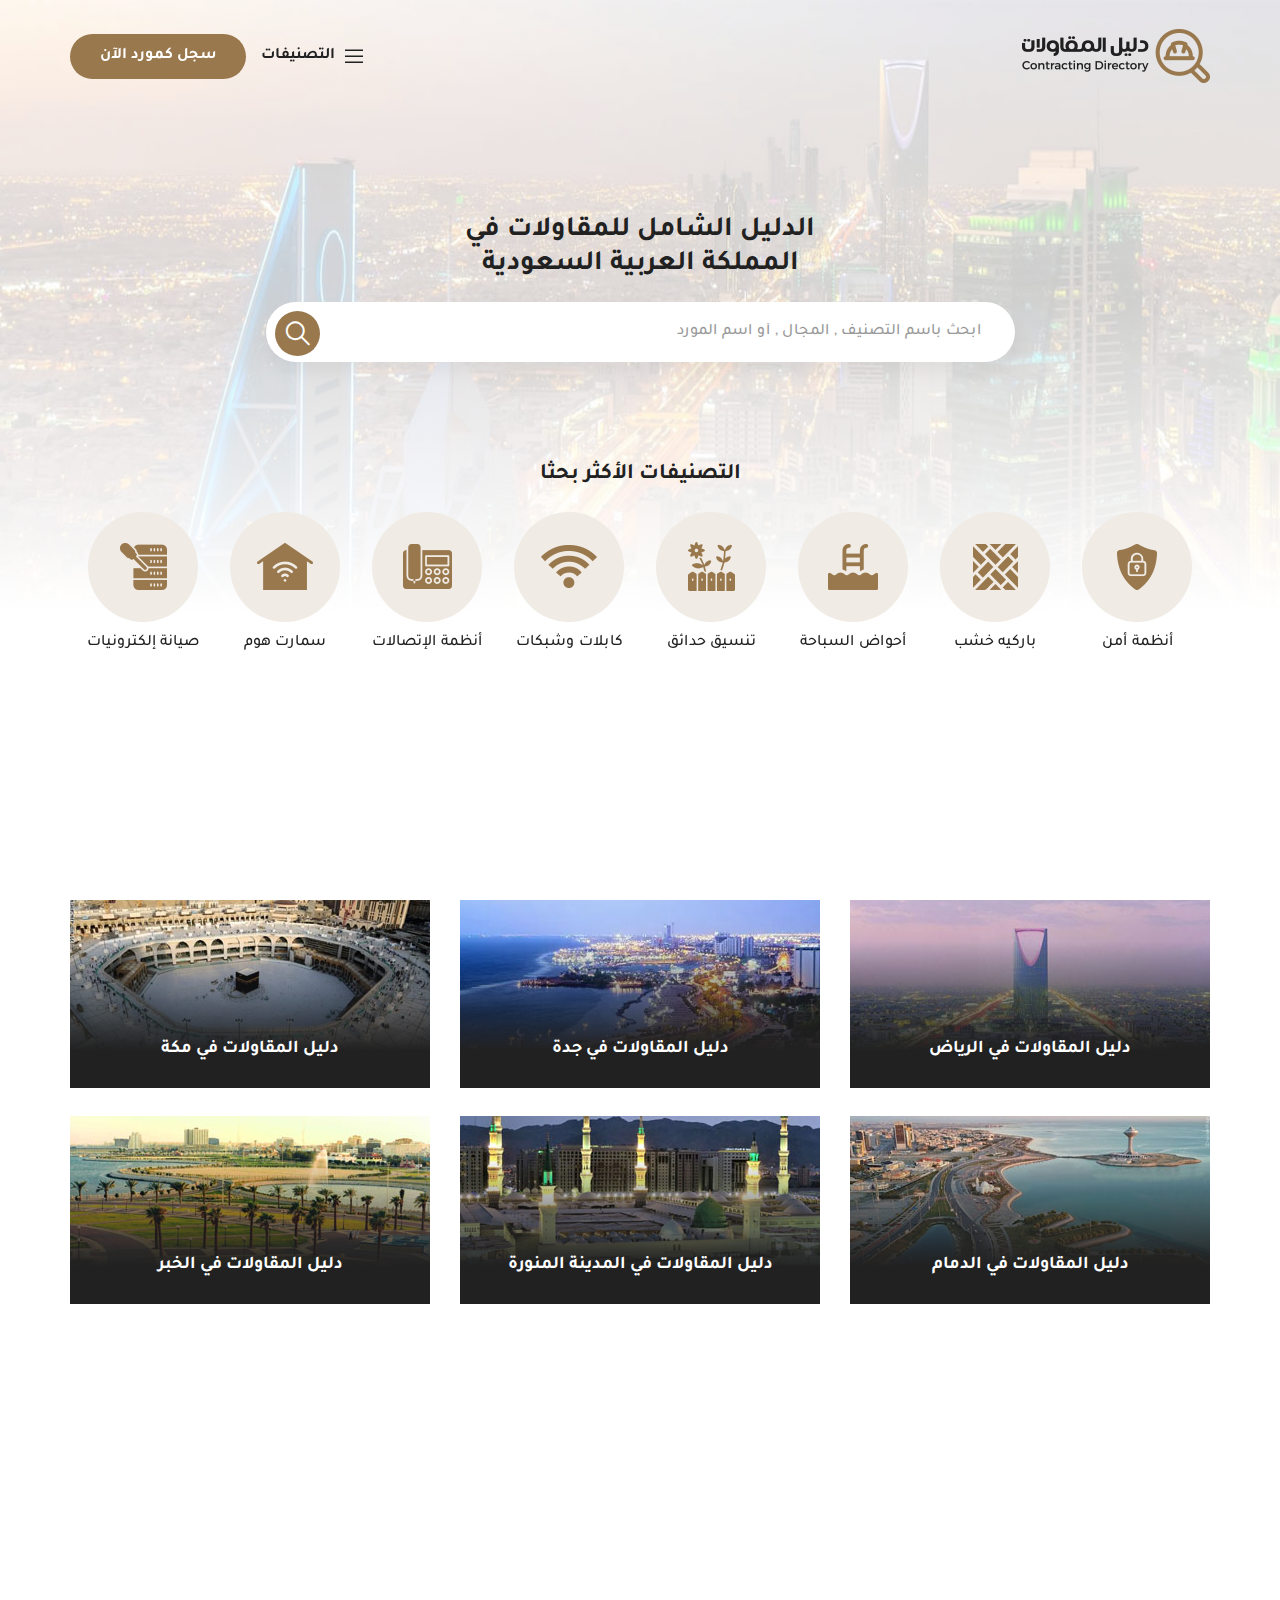
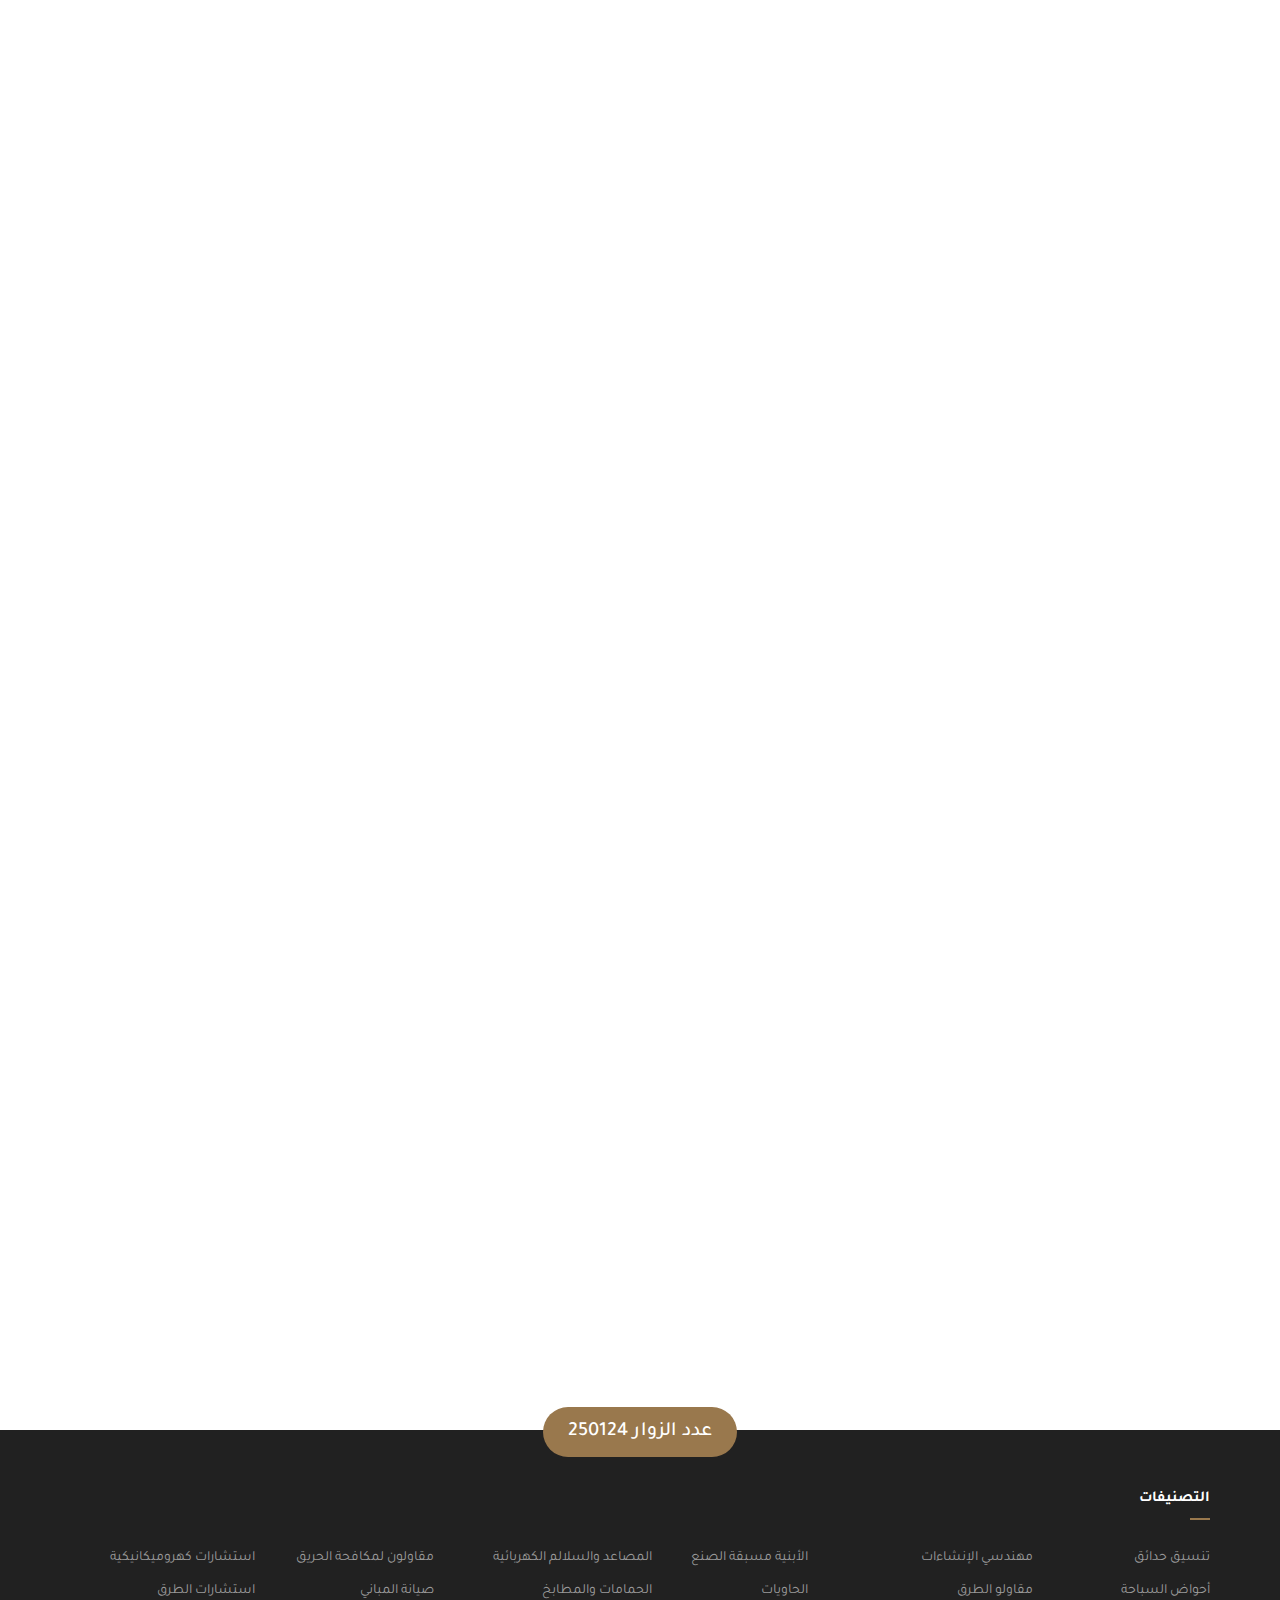
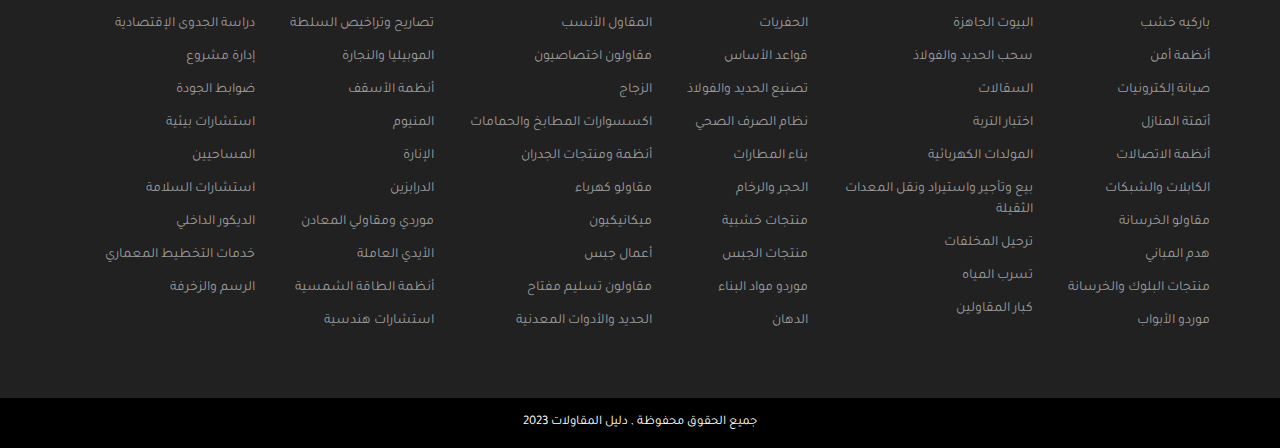
==== index.html @ 27e59300 "edit" ====
<!DOCTYPE html>
<html lang="ar" dir="rtl">
   <head>
      <meta charset="utf-8" />
      <meta http-equiv="X-UA-Compatible" content="IE=edge" />
      <meta name="viewport" content="width=device-width, initial-scale=1" />
      <title>دليل المقاولات</title>
      <link rel="icon" href="images/fav.png" type="image/png" />
      <link rel="stylesheet" href="css/line-awesome.min.css" />
      <link rel="stylesheet" href="css/bootstrap.min.css" />
      <link rel="stylesheet" href="css/bootstrap-rtl.min.css" />
      <link rel="preconnect" href="https://fonts.googleapis.com">
      <link rel="preconnect" href="https://fonts.gstatic.com" crossorigin>
      <link rel="stylesheet" href="css/fonts.css" />
      <link rel="stylesheet" href="css/animate.css" />
      <link rel="stylesheet" href="css/swiper.min.css" />
      <link rel="stylesheet" href="css/style.css" />
   </head>
   <body>
      <!-- preloader -->
      <div class="preloader">
         <div class="progress">
            <div class="progress-bar"></div>
         </div>
      </div>
      <!-- preloader -->
      <!-- header section -->
      <header>
         <div class="top-header">
            <div class="container">
               <!-- start nav-header -->
               <div class="nav-header">
                  <!-- logo section -->
                  <div class="img-logo">
                     <a href="index.html">
                     <img src="images/logo.png" class="img-fluid logo" alt="logo" />
                     </a>
                  </div>
                  <!-- end logo section -->
                  <!-- menu-and-register-link-section-->
                  <div class="menu-register-link-section">
                     <!-- start menu -->
                     <div class="navgition">
                        <div class="nav-head"></div>
                        <ul class="big-menu list-unstyled">
                           <li class=" slide-menu">
                              <a href="solutions.html" class="menu-name  menu-link"> التصنيفات</a>
                              <ul class="cats-div cats-dispaly cats-display-2 list-unstyled">
                                 <li class="cat-li has-level-2  ">
                                    <a href="manufacturing.html" class="slide-menu-2 cat-anchor fixall ">
                                    <span class="first-level-link"> تنسيق حدائق</span>
                                    </a>
                                 </li>
                                 <li class="cat-li has-level-2  ">
                                    <a href="design.html" class="slide-menu-2 cat-anchor fixall ">
                                    <span class="first-level-link"> أحواض السباحة</span>
                                    </a>
                                 </li>
                                 <li class="cat-li has-level-2  ">
                                    <a href="fit-out.html" class="slide-menu-2 cat-anchor fixall ">
                                    <span class="first-level-link"> باركيه خشب</span>
                                    </a>
                                 </li>
                                 <li class="cat-li has-level-2  ">
                                    <a href="it-solution.html" class="slide-menu-2 cat-anchor fixall ">
                                    <span class="first-level-link"> أنظمة أمن</span>
                                    </a>
                                 </li>
                                 <li class="cat-li has-level-2  ">
                                    <a href="#" class="slide-menu-2 cat-anchor fixall ">
                                    <span class="first-level-link"> صيانة إلكترونيات</span>
                                    </a>
                                 </li>
                                 <li class="cat-li has-level-2  ">
                                    <a href="#" class="slide-menu-2 cat-anchor fixall ">
                                    <span class="first-level-link"> أتمتة المنازل</span>
                                    </a>
                                 </li>
                                 <li class="cat-li has-level-2  ">
                                    <a href="#" class="slide-menu-2 cat-anchor fixall ">
                                    <span class="first-level-link"> أنظمة الاتصالات</span>
                                    </a>
                                 </li>
                                 <li class="cat-li has-level-2  ">
                                    <a href="#" class="slide-menu-2 cat-anchor fixall ">
                                    <span class="first-level-link"> الكابلات والشركات</span>
                                    </a>
                                 </li>
                                 <li class="cat-li has-level-2  ">
                                    <a href="#" class="slide-menu-2 cat-anchor fixall ">
                                    <span class="first-level-link"> مقاولو الخرسانة</span>
                                    </a>
                                 </li>
                                 <li class="cat-li has-level-2  ">
                                    <a href="#" class="slide-menu-2 cat-anchor fixall ">
                                    <span class="first-level-link"> هدم المباني</span>
                                    </a>
                                 </li>
                                 <li class="cat-li has-level-2  ">
                                    <a href="#" class="slide-menu-2 cat-anchor fixall ">
                                    <span class="first-level-link"> منتجات البلوك والخرسانة</span>
                                    </a>
                                 </li>
                                 <li class="cat-li has-level-2  ">
                                    <a href="#" class="slide-menu-2 cat-anchor fixall ">
                                    <span class="first-level-link"> موردو الأبواب</span>
                                    </a>
                                 </li>
                                 <li class="cat-li has-level-2  ">
                                    <a href="#" class="slide-menu-2 cat-anchor fixall ">
                                    <span class="first-level-link"> مهندسي الإنشاءات</span>
                                    </a>
                                 </li>
                                 <li class="cat-li has-level-2  ">
                                    <a href="#" class="slide-menu-2 cat-anchor fixall ">
                                    <span class="first-level-link"> مقاولو الطرق</span>
                                    </a>
                                 </li>
                                 <li class="cat-li has-level-2  ">
                                    <a href="#" class="slide-menu-2 cat-anchor fixall ">
                                    <span class="first-level-link"> البيوت الجاهزة</span>
                                    </a>
                                 </li>
                                 <li class="cat-li has-level-2  ">
                                    <a href="#" class="slide-menu-2 cat-anchor fixall ">
                                    <span class="first-level-link"> سحب الحديد والفولاذ</span>
                                    </a>
                                 </li>
                                 <li class="cat-li has-level-2  ">
                                    <a href="#" class="slide-menu-2 cat-anchor fixall ">
                                    <span class="first-level-link"> السقالات</span>
                                    </a>
                                 </li>
                                 <li class="cat-li has-level-2  ">
                                    <a href="#" class="slide-menu-2 cat-anchor fixall ">
                                    <span class="first-level-link"> إختبار التربة</span>
                                    </a>
                                 </li>
                                 <li class="cat-li has-level-2  ">
                                    <a href="#" class="slide-menu-2 cat-anchor fixall ">
                                    <span class="first-level-link"> المولدات الكهربائية</span>
                                    </a>
                                 </li>
                                 <li class="cat-li has-level-2  ">
                                    <a href="#" class="slide-menu-2 cat-anchor fixall ">
                                    <span class="first-level-link"> بيع وتأجير واستيراد ونقل المعدات الثقيلة</span>
                                    </a>
                                 </li>
                                 <li class="cat-li has-level-2  ">
                                    <a href="#" class="slide-menu-2 cat-anchor fixall ">
                                    <span class="first-level-link"> ترحيل المخلفات</span>
                                    </a>
                                 </li>
                                 <li class="cat-li has-level-2  ">
                                    <a href="#" class="slide-menu-2 cat-anchor fixall ">
                                    <span class="first-level-link"> تسرب المياه</span>
                                    </a>
                                 </li>
                                 <li class="cat-li has-level-2  ">
                                    <a href="#" class="slide-menu-2 cat-anchor fixall ">
                                    <span class="first-level-link"> كبار المقاولين</span>
                                    </a>
                                 </li>
                                 <li class="cat-li has-level-2  ">
                                    <a href="#" class="slide-menu-2 cat-anchor fixall ">
                                    <span class="first-level-link"> الأبنية مسبقة الصنع</span>
                                    </a>
                                 </li>
                                 <li class="cat-li has-level-2  ">
                                    <a href="#" class="slide-menu-2 cat-anchor fixall ">
                                    <span class="first-level-link"> الحاويات</span>
                                    </a>
                                 </li>
                                 <li class="cat-li has-level-2  ">
                                    <a href="#" class="slide-menu-2 cat-anchor fixall ">
                                    <span class="first-level-link"> الحفريات</span>
                                    </a>
                                 </li>
                                 <li class="cat-li has-level-2  ">
                                    <a href="#" class="slide-menu-2 cat-anchor fixall ">
                                    <span class="first-level-link"> قواعد الأساس</span>
                                    </a>
                                 </li>
                                 <li class="cat-li has-level-2  ">
                                    <a href="#" class="slide-menu-2 cat-anchor fixall ">
                                    <span class="first-level-link"> تصنيع الحديد والفولاذ</span>
                                    </a>
                                 </li>
                                 <li class="cat-li has-level-2  ">
                                    <a href="#" class="slide-menu-2 cat-anchor fixall ">
                                    <span class="first-level-link"> نظام الصرف الصحي</span>
                                    </a>
                                 </li>
                                 <li class="cat-li has-level-2  ">
                                    <a href="#" class="slide-menu-2 cat-anchor fixall ">
                                    <span class="first-level-link"> بناء المطارات</span>
                                    </a>
                                 </li>
                                 <li class="cat-li has-level-2  ">
                                    <a href="#" class="slide-menu-2 cat-anchor fixall ">
                                    <span class="first-level-link"> الحجر والرخام</span>
                                    </a>
                                 </li>
                                 <li class="cat-li has-level-2  ">
                                    <a href="#" class="slide-menu-2 cat-anchor fixall ">
                                    <span class="first-level-link"> منتجات خشبية</span>
                                    </a>
                                 </li>
                                 <li class="cat-li has-level-2  ">
                                    <a href="#" class="slide-menu-2 cat-anchor fixall ">
                                    <span class="first-level-link"> منتجات الجبس</span>
                                    </a>
                                 </li>
                                 <li class="cat-li has-level-2  ">
                                    <a href="#" class="slide-menu-2 cat-anchor fixall ">
                                    <span class="first-level-link"> موردو مواد البناء</span>
                                    </a>
                                 </li>
                                 <li class="cat-li has-level-2  ">
                                    <a href="#" class="slide-menu-2 cat-anchor fixall ">
                                    <span class="first-level-link"> الدهان</span>
                                    </a>
                                 </li>
                                 <li class="cat-li has-level-2  ">
                                    <a href="#" class="slide-menu-2 cat-anchor fixall ">
                                    <span class="first-level-link"> المصاعد والسلالم الكهربائية</span>
                                    </a>
                                 </li>
                                 <li class="cat-li has-level-2  ">
                                    <a href="#" class="slide-menu-2 cat-anchor fixall ">
                                    <span class="first-level-link"> الحمامات والمطابخ</span>
                                    </a>
                                 </li>
                                 <li class="cat-li has-level-2  ">
                                    <a href="#" class="slide-menu-2 cat-anchor fixall ">
                                    <span class="first-level-link"> المقاول الأنسب</span>
                                    </a>
                                 </li>
                                 <li class="cat-li has-level-2  ">
                                    <a href="#" class="slide-menu-2 cat-anchor fixall ">
                                    <span class="first-level-link"> مقاولون اختصاصيون</span>
                                    </a>
                                 </li>
                                 <li class="cat-li has-level-2  ">
                                    <a href="#" class="slide-menu-2 cat-anchor fixall ">
                                    <span class="first-level-link"> الزجاج</span>
                                    </a>
                                 </li>
                                 <li class="cat-li has-level-2  ">
                                    <a href="#" class="slide-menu-2 cat-anchor fixall ">
                                    <span class="first-level-link"> إكسسوارات المطابخ والحمامات</span>
                                    </a>
                                 </li>
                                 <li class="cat-li has-level-2  ">
                                    <a href="#" class="slide-menu-2 cat-anchor fixall ">
                                    <span class="first-level-link"> أنظمة ومنتجات الجدران</span>
                                    </a>
                                 </li>
                                 <li class="cat-li has-level-2  ">
                                    <a href="#" class="slide-menu-2 cat-anchor fixall ">
                                    <span class="first-level-link"> مقاولو كهرباء</span>
                                    </a>
                                 </li>
                                 <li class="cat-li has-level-2  ">
                                    <a href="#" class="slide-menu-2 cat-anchor fixall ">
                                    <span class="first-level-link"> ميكانيكيون</span>
                                    </a>
                                 </li>
                                 <li class="cat-li has-level-2  ">
                                    <a href="#" class="slide-menu-2 cat-anchor fixall ">
                                    <span class="first-level-link"> أعمال جبس</span>
                                    </a>
                                 </li>
                                 <li class="cat-li has-level-2  ">
                                    <a href="#" class="slide-menu-2 cat-anchor fixall ">
                                    <span class="first-level-link"> مقاولون تسليم مفتاح</span>
                                    </a>
                                 </li>
                                 <li class="cat-li has-level-2  ">
                                    <a href="#" class="slide-menu-2 cat-anchor fixall ">
                                    <span class="first-level-link"> الحديد والأدوات المعدنية</span>
                                    </a>
                                 </li>
                                 <li class="cat-li has-level-2  ">
                                    <a href="#" class="slide-menu-2 cat-anchor fixall ">
                                    <span class="first-level-link"> مقاولون لمكافحة الحريق</span>
                                    </a>
                                 </li>
                                 <li class="cat-li has-level-2  ">
                                    <a href="#" class="slide-menu-2 cat-anchor fixall ">
                                    <span class="first-level-link"> صيانة المباني</span>
                                    </a>
                                 </li>
                                 <li class="cat-li has-level-2  ">
                                    <a href="#" class="slide-menu-2 cat-anchor fixall ">
                                    <span class="first-level-link"> تصاريح وتراخيص السلطة</span>
                                    </a>
                                 </li>
                                 <li class="cat-li has-level-2  ">
                                    <a href="#" class="slide-menu-2 cat-anchor fixall ">
                                    <span class="first-level-link"> الموبيليا والنجارة</span>
                                    </a>
                                 </li>
                                 <li class="cat-li has-level-2  ">
                                    <a href="#" class="slide-menu-2 cat-anchor fixall ">
                                    <span class="first-level-link"> أنظمة الأسقف</span>
                                    </a>
                                 </li>
                                 <li class="cat-li has-level-2  ">
                                    <a href="#" class="slide-menu-2 cat-anchor fixall ">
                                    <span class="first-level-link"> المنيوم</span>
                                    </a>
                                 </li>
                                 <li class="cat-li has-level-2  ">
                                    <a href="#" class="slide-menu-2 cat-anchor fixall ">
                                    <span class="first-level-link"> الإنارة</span>
                                    </a>
                                 </li>
                                 <li class="cat-li has-level-2  ">
                                    <a href="#" class="slide-menu-2 cat-anchor fixall ">
                                    <span class="first-level-link"> الدرابزين</span>
                                    </a>
                                 </li>
                                 <li class="cat-li has-level-2  ">
                                    <a href="#" class="slide-menu-2 cat-anchor fixall ">
                                    <span class="first-level-link"> موردي ومقاولي المعادن</span>
                                    </a>
                                 </li>
                                 <li class="cat-li has-level-2  ">
                                    <a href="#" class="slide-menu-2 cat-anchor fixall ">
                                    <span class="first-level-link"> الأيدي العاملة</span>
                                    </a>
                                 </li>
                                 <li class="cat-li has-level-2  ">
                                    <a href="#" class="slide-menu-2 cat-anchor fixall ">
                                    <span class="first-level-link"> أنظمة الطاقة الشمسية</span>
                                    </a>
                                 </li>
                                 <li class="cat-li has-level-2  ">
                                    <a href="#" class="slide-menu-2 cat-anchor fixall ">
                                    <span class="first-level-link"> استشارات هندسية</span>
                                    </a>
                                 </li>
                                 <li class="cat-li has-level-2  ">
                                    <a href="#" class="slide-menu-2 cat-anchor fixall ">
                                    <span class="first-level-link"> استشارات كهروميكانيكية</span>
                                    </a>
                                 </li>
                                 <li class="cat-li has-level-2  ">
                                    <a href="#" class="slide-menu-2 cat-anchor fixall ">
                                    <span class="first-level-link"> استشارات الطرق</span>
                                    </a>
                                 </li>
                                 <li class="cat-li has-level-2  ">
                                    <a href="#" class="slide-menu-2 cat-anchor fixall ">
                                    <span class="first-level-link"> دراسة الجدوى الإقتصادية</span>
                                    </a>
                                 </li>
                                 <li class="cat-li has-level-2  ">
                                    <a href="#" class="slide-menu-2 cat-anchor fixall ">
                                    <span class="first-level-link"> إدارة مشروع</span>
                                    </a>
                                 </li>
                                 <li class="cat-li has-level-2  ">
                                    <a href="#" class="slide-menu-2 cat-anchor fixall ">
                                    <span class="first-level-link"> ضوابط الجودة</span>
                                    </a>
                                 </li>
                                 <li class="cat-li has-level-2  ">
                                    <a href="#" class="slide-menu-2 cat-anchor fixall ">
                                    <span class="first-level-link"> استشارات بيئية</span>
                                    </a>
                                 </li>
                                 <li class="cat-li has-level-2  ">
                                    <a href="#" class="slide-menu-2 cat-anchor fixall ">
                                    <span class="first-level-link"> المساحيين</span>
                                    </a>
                                 </li>
                                 <li class="cat-li has-level-2  ">
                                    <a href="#" class="slide-menu-2 cat-anchor fixall ">
                                    <span class="first-level-link"> استشارات السلامة</span>
                                    </a>
                                 </li>
                                 <li class="cat-li has-level-2  ">
                                    <a href="#" class="slide-menu-2 cat-anchor fixall ">
                                    <span class="first-level-link"> الديكور الداخلي</span>
                                    </a>
                                 </li>
                                 <li class="cat-li has-level-2  ">
                                    <a href="#" class="slide-menu-2 cat-anchor fixall ">
                                    <span class="first-level-link"> خدمات التخطيط المعماري</span>
                                    </a>
                                 </li>
                                 <li class="cat-li has-level-2  ">
                                    <a href="#" class="slide-menu-2 cat-anchor fixall ">
                                    <span class="first-level-link"> الرسم والزخرفة</span>
                                    </a>
                                 </li>
                              </ul>
                              <!-- slidedown-menu -->
                              <div class="cats-dispaly"></div>
                              <!-- slidedown-menu -->
                           </li>
                        </ul>
                     </div>
                     <!-- end menu -->
                     <!-- menu-icon-for-mobile -->
                     <div class="show-icons">
                        <a class="menu-bars" id="menu-id" href="#!">
                        <i class="las la-bars bar show-icon"></i>
                        <i class="las la-times times hide-icon"></i>
                        </a>
                     </div>
                     <!-- end menu-icon-for-mobile -->
                     <a href="#" class="register-link">
                     سجل كمورد الآن
                     </a>
                  </div>
                  <!-- end menu-and-register-link-section-->
               </div>
               <!-- end nav-header -->
            </div>
         </div>
      </header>
      <!-- header section     -->
      <!-- main banner -->
      <main class="main-banner">
         <div class="main-banner-img">
            <a href="#">
            <img src="images/header-banner.jpg" class="img-fluid main-banner-image" alt="header banner img" />
            </a>
         </div>
         <div class="main-banner-img-cover">
            <div class="main-caption-div">
               <div class="main-caption">
                  <h2 class="caption-title"> الدليل الشامل للمقاولات في المملكة العربية السعودية</h2>
                  <div class="search">
                     <input type="text" placeholder="ابحث باسم التصنيف , المجال , أو اسم المورد" class="search-input">
                     <button class="search-btn">
                     <i class="las la-search search-icon"></i>
                     </button>
                  </div>
                  <!-- most-search -->
                  <div class="most-search-div">
                     <h2 class="most-search-title">
                        التصنيفات الأكثر بحثا
                     </h2>
                     <div class="search-lists-div">
                        <div class="cat-slider">
                           <div class="swiper-container">
                              <div class="swiper-wrapper">
                                 <div class="swiper-slide">
                                    <a href="#" class="category-block-link">
                                       <div class="search-list-block">
                                          <div class="search-list-icon">
                                             <img class="category-icon" src="images/categories-icons/01.png" alt="category icon">
                                          </div>
                                          <span class="category-name">
                                          أنظمة أمن 
                                          </span>
                                       </div>
                                    </a>
                                 </div>
                                 <div class="swiper-slide">
                                    <a href="#" class="category-block-link">
                                       <div class="search-list-block">
                                          <div class="search-list-icon">
                                             <img class="category-icon" src="images/categories-icons/02.png" alt="category icon">
                                          </div>
                                          <span class="category-name">
                                          باركيه خشب
                                          </span>
                                       </div>
                                    </a>
                                 </div>
                                 <div class="swiper-slide">
                                    <a href="#" class="category-block-link">
                                       <div class="search-list-block">
                                          <div class="search-list-icon">
                                             <img class="category-icon" src="images/categories-icons/03.png" alt="category icon">
                                          </div>
                                          <span class="category-name">
                                          أحواض السباحة
                                          </span>
                                       </div>
                                    </a>
                                 </div>
                                 <div class="swiper-slide">
                                    <a href="#" class="category-block-link">
                                       <div class="search-list-block">
                                          <div class="search-list-icon">
                                             <img class="category-icon" src="images/categories-icons/04.png" alt="category icon">
                                          </div>
                                          <span class="category-name">
                                          تنسيق حدائق
                                          </span>
                                       </div>
                                    </a>
                                 </div>
                                 <div class="swiper-slide">
                                    <a href="#" class="category-block-link">
                                       <div class="search-list-block">
                                          <div class="search-list-icon">
                                             <img class="category-icon" src="images/categories-icons/05.png" alt="category icon">
                                          </div>
                                          <span class="category-name">
                                          كابلات وشبكات
                                          </span>
                                       </div>
                                    </a>
                                 </div>
                                 <div class="swiper-slide">
                                    <a href="#" class="category-block-link">
                                       <div class="search-list-block">
                                          <div class="search-list-icon">
                                             <img class="category-icon" src="images/categories-icons/06.png" alt="category icon">
                                          </div>
                                          <span class="category-name">
                                          أنظمة الإتصالات
                                          </span>
                                       </div>
                                    </a>
                                 </div>
                                 <div class="swiper-slide">
                                    <a href="#" class="category-block-link">
                                       <div class="search-list-block">
                                          <div class="search-list-icon">
                                             <img class="category-icon" src="images/categories-icons/07.png" alt="category icon">
                                          </div>
                                          <span class="category-name">
                                          سمارت هوم
                                          </span>
                                       </div>
                                    </a>
                                 </div>
                                 <div class="swiper-slide">
                                    <a href="#" class="category-block-link">
                                       <div class="search-list-block">
                                          <div class="search-list-icon">
                                             <img class="category-icon" src="images/categories-icons/08.png" alt="category icon">
                                          </div>
                                          <span class="category-name">
                                          صيانة إلكترونيات
                                          </span>
                                       </div>
                                    </a>
                                 </div>
                              </div>
                           </div>
                           <div class="swiper-pagination"></div>
                        </div>
                     </div>
                  </div>
                  <!-- most-search -->
               </div>
            </div>
         </div>
      </main>
      <!-- main banner -->
      <!-- cities-section -->
      <div class="cities-section wow fadeInDown">
         <div class="container">
            <div class="cities-grid">
               <a href="#" class="city-block-link">
                  <div class="city-block">
                     <div class="city-block-img">
                        <img class="img-fluid city-block-image" src="images/cities/01.jpg" alt="city">
                        <div class="city-block-img-cover">
                           <span class="city-title">
                           دليل المقاولات في الرياض
                           </span>
                        </div>
                     </div>
                  </div>
               </a>
               <a href="#" class="city-block-link">
                  <div class="city-block">
                     <div class="city-block-img">
                        <img class="img-fluid city-block-image" src="images/cities/02.jpg" alt="city">
                        <div class="city-block-img-cover">
                           <span class="city-title">
                           دليل المقاولات في جدة
                           </span>
                        </div>
                     </div>
                  </div>
               </a>
               <a href="#" class="city-block-link">
                  <div class="city-block">
                     <div class="city-block-img">
                        <img class="img-fluid city-block-image" src="images/cities/03.jpg" alt="city">
                        <div class="city-block-img-cover">
                           <span class="city-title">
                           دليل المقاولات في مكة
                           </span>
                        </div>
                     </div>
                  </div>
               </a>
               <a href="#" class="city-block-link">
                  <div class="city-block">
                     <div class="city-block-img">
                        <img class="img-fluid city-block-image" src="images/cities/04.jpg" alt="city">
                        <div class="city-block-img-cover">
                           <span class="city-title">
                           دليل المقاولات في الدمام
                           </span>
                        </div>
                     </div>
                  </div>
               </a>
               <a href="#" class="city-block-link">
                  <div class="city-block">
                     <div class="city-block-img">
                        <img class="img-fluid city-block-image" src="images/cities/05.jpg" alt="city">
                        <div class="city-block-img-cover">
                           <span class="city-title">
                           دليل المقاولات في المدينة المنورة
                           </span>
                        </div>
                     </div>
                  </div>
               </a>
               <a href="#" class="city-block-link">
                  <div class="city-block">
                     <div class="city-block-img">
                        <img class="img-fluid city-block-image" src="images/cities/06.jpg" alt="city">
                        <div class="city-block-img-cover">
                           <span class="city-title">
                           دليل المقاولات في الخبر
                           </span>
                        </div>
                     </div>
                  </div>
               </a>
            </div>
         </div>
      </div>
      <!-- end cities-section -->
      <!-- statistics-section -->
      <div class="statistics-section wow fadeInDown">
         <div class="container">
            <div class="counter-section wow fadeInDown" id="counter">
               <div class="count">
                  <div class="counter-name-div">
                     <span class="counter-name"> عدد الزوار</span>
                  </div>
                  <h3 class="counter-number"> 250124 </h3>
               </div>
               <div class="count">
                  <div class="counter-name-div">
                     <span class="counter-name"> الموردين</span>
                  </div>
                  <h3 class="counter-number"> 1500 </h3>
               </div>
               <div class="count">
                  <div class="counter-name-div">
                     <span class="counter-name"> التصنيفات</span>
                  </div>
                  <h3 class="counter-number"> 119 </h3>
               </div>
               <div class="count">
                  <div class="counter-name-div">
                     <span class="counter-name"> المدن</span>
                  </div>
                  <h3 class="counter-number"> 46 </h3>
               </div>
            </div>
         </div>
      </div>
      <!-- end statistics-section -->
      <!-- suppliers-section -->
      <div class="suppliers-section wow fadeInDown">
         <div class="container">
            <h2 class="suppliers-section-title">
               موردين مميزين في جميع أنحاء المملكة 
            </h2>
            <div class="all-suppliers">
               <div class="supplier-block">
                  <div class="supplier-img">
                     <img class="img-fluid supplier-image" src="images/suppliers/01.jpg" alt="supplier image">
                  </div>
                  <div class="supplier-details">
                     <div class="supplier-name-block">
                        <a href="#" class="supplier-name">
                        شركة الواحة للتجارة والمقاولات
                        </a>
                     </div>
                     <div class="supplier-tags">
                        <span class="badge badge-pill location-badge badges">الخبر</span>
                        <span class="badge badge-pill other-badges badges">تنسيق حدائق</span>
                        <span class="badge badge-pill other-badges badges">مقاولات خرسانة</span>
                        <span class="badge badge-pill other-badges badges">مقاولات الطرق</span>
                        <span class="badge badge-pill other-badges badges">تسرب المياه</span>
                     </div>
                     <p class="supplier-text">
                        هناك حقيقة مثبتة منذ زمن طويل وهي أن المحتوى المقروء لصفحة ما سيلهي القارئ عن التركيز على الشكل الخارجي للنص أو شكل توضع الكلمات في الصفحة التي يقرأها
                     </p>
                     <div class="contact-links">
                        <a href="#" class="contact-link same-link">
                        <i class="las la-phone-volume ring-icon"></i>
                        تواصل معنا
                        </a>
                        <a href="#" class="other-contact-links same-link">
                        <i class="las la-envelope ring-icon"></i>
                        ارسل بريد إلكتروني
                        </a>
                        <a href="#" class="other-contact-links same-link">
                        <i class="las la-globe ring-icon"></i>
                        الموقع الإلكتروني
                        </a>
                        <a href="#" class="other-contact-links same-link">
                        <i class="las la-map-marked ring-icon"></i>
                        الموقع على الخريطة
                        </a>
                     </div>
                  </div>
               </div>
               <div class="supplier-block">
                  <div class="supplier-img">
                     <img class="img-fluid supplier-image" src="images/suppliers/01.jpg" alt="supplier image">
                  </div>
                  <div class="supplier-details">
                     <div class="supplier-name-block">
                        <a href="#" class="supplier-name">
                        شركة الواحة للتجارة والمقاولات
                        </a>
                     </div>
                     <div class="supplier-tags">
                        <span class="badge badge-pill location-badge badges">الخبر</span>
                        <span class="badge badge-pill other-badges badges">تنسيق حدائق</span>
                        <span class="badge badge-pill other-badges badges">مقاولات خرسانة</span>
                        <span class="badge badge-pill other-badges badges">مقاولات الطرق</span>
                        <span class="badge badge-pill other-badges badges">تسرب المياه</span>
                     </div>
                     <p class="supplier-text">
                        هناك حقيقة مثبتة منذ زمن طويل وهي أن المحتوى المقروء لصفحة ما سيلهي القارئ عن التركيز على الشكل الخارجي للنص أو شكل توضع الكلمات في الصفحة التي يقرأها
                     </p>
                     <div class="contact-links">
                        <a href="#" class="contact-link same-link">
                        <i class="las la-phone-volume ring-icon"></i>
                        تواصل معنا
                        </a>
                        <a href="#" class="other-contact-links same-link">
                        <i class="las la-envelope ring-icon"></i>
                        ارسل بريد إلكتروني
                        </a>
                        <a href="#" class="other-contact-links same-link">
                        <i class="las la-globe ring-icon"></i>
                        الموقع الإلكتروني
                        </a>
                        <a href="#" class="other-contact-links same-link">
                        <i class="las la-map-marked ring-icon"></i>
                        الموقع على الخريطة
                        </a>
                     </div>
                  </div>
               </div>
               <div class="supplier-block">
                  <div class="supplier-img">
                     <img class="img-fluid supplier-image" src="images/suppliers/01.jpg" alt="supplier image">
                  </div>
                  <div class="supplier-details">
                     <div class="supplier-name-block">
                        <a href="#" class="supplier-name">
                        شركة الواحة للتجارة والمقاولات
                        </a>
                     </div>
                     <div class="supplier-tags">
                        <span class="badge badge-pill location-badge badges">الخبر</span>
                        <span class="badge badge-pill other-badges badges">تنسيق حدائق</span>
                        <span class="badge badge-pill other-badges badges">مقاولات خرسانة</span>
                        <span class="badge badge-pill other-badges badges">مقاولات الطرق</span>
                        <span class="badge badge-pill other-badges badges">تسرب المياه</span>
                     </div>
                     <p class="supplier-text">
                        هناك حقيقة مثبتة منذ زمن طويل وهي أن المحتوى المقروء لصفحة ما سيلهي القارئ عن التركيز على الشكل الخارجي للنص أو شكل توضع الكلمات في الصفحة التي يقرأها
                     </p>
                     <div class="contact-links">
                        <a href="#" class="contact-link same-link">
                        <i class="las la-phone-volume ring-icon"></i>
                        تواصل معنا
                        </a>
                        <a href="#" class="other-contact-links same-link">
                        <i class="las la-envelope ring-icon"></i>
                        ارسل بريد إلكتروني
                        </a>
                        <a href="#" class="other-contact-links same-link">
                        <i class="las la-globe ring-icon"></i>
                        الموقع الإلكتروني
                        </a>
                        <a href="#" class="other-contact-links same-link">
                        <i class="las la-map-marked ring-icon"></i>
                        الموقع على الخريطة
                        </a>
                     </div>
                  </div>
               </div>
               <div class="supplier-block">
                  <div class="supplier-img">
                     <img class="img-fluid supplier-image" src="images/suppliers/01.jpg" alt="supplier image">
                  </div>
                  <div class="supplier-details">
                     <div class="supplier-name-block">
                        <a href="#" class="supplier-name">
                        شركة الواحة للتجارة والمقاولات
                        </a>
                     </div>
                     <div class="supplier-tags">
                        <span class="badge badge-pill location-badge badges">الخبر</span>
                        <span class="badge badge-pill other-badges badges">تنسيق حدائق</span>
                        <span class="badge badge-pill other-badges badges">مقاولات خرسانة</span>
                        <span class="badge badge-pill other-badges badges">مقاولات الطرق</span>
                        <span class="badge badge-pill other-badges badges">تسرب المياه</span>
                     </div>
                     <p class="supplier-text">
                        هناك حقيقة مثبتة منذ زمن طويل وهي أن المحتوى المقروء لصفحة ما سيلهي القارئ عن التركيز على الشكل الخارجي للنص أو شكل توضع الكلمات في الصفحة التي يقرأها
                     </p>
                     <div class="contact-links">
                        <a href="#" class="contact-link same-link">
                        <i class="las la-phone-volume ring-icon"></i>
                        تواصل معنا
                        </a>
                        <a href="#" class="other-contact-links same-link">
                        <i class="las la-envelope ring-icon"></i>
                        ارسل بريد إلكتروني
                        </a>
                        <a href="#" class="other-contact-links same-link">
                        <i class="las la-globe ring-icon"></i>
                        الموقع الإلكتروني
                        </a>
                        <a href="#" class="other-contact-links same-link">
                        <i class="las la-map-marked ring-icon"></i>
                        الموقع على الخريطة
                        </a>
                     </div>
                  </div>
               </div>
            </div>
         </div>
      </div>
      <!-- end suppliers-section -->
      <!-- footer section -->
      <footer class="footer">
         <span class="visitors">
         عدد الزوار 250124
         </span>
         <div class="container">
            <div class="footer-cont">
               <div class="nav-foot-cont">
                  <h2 class="nav-foot-header nav-accordion"> التصنيفات</h2>
                  <ul class="nav-foot nav-wrap list-unstyled">
                     <li class="nav-foot-li">
                        <a href="#" class="nav-foot-link"> تنسيق حدائق</a>
                     </li>
                     <li class="nav-foot-li">
                        <a href="#" class="nav-foot-link"> أحواض السباحة</a>
                     </li>
                     <li class="nav-foot-li">
                        <a href="#" class="nav-foot-link"> باركيه خشب</a>
                     </li>
                     <li class="nav-foot-li">
                        <a href="#" class="nav-foot-link"> أنظمة أمن</a>
                     </li>
                     <li class="nav-foot-li">
                        <a href="#" class="nav-foot-link"> صيانة إلكترونيات</a>
                     </li>
                     <li class="nav-foot-li">
                        <a href="#" class="nav-foot-link"> أتمتة المنازل</a>
                     </li>
                     <li class="nav-foot-li">
                        <a href="#" class="nav-foot-link">أنظمة الاتصالات</a>
                     </li>
                     <li class="nav-foot-li">
                        <a href="#" class="nav-foot-link">الكابلات والشبكات</a>
                     </li>
                     <li class="nav-foot-li">
                        <a href="#" class="nav-foot-link">مقاولو الخرسانة</a>
                     </li>
                     <li class="nav-foot-li">
                        <a href="#" class="nav-foot-link">هدم المباني</a>
                     </li>
                     <li class="nav-foot-li">
                        <a href="#" class="nav-foot-link">منتجات البلوك والخرسانة</a>
                     </li>
                     <li class="nav-foot-li">
                        <a href="#" class="nav-foot-link">موردو الأبواب</a>
                     </li>
                     <li class="nav-foot-li">
                        <a href="#" class="nav-foot-link">مهندسي الإنشاءات</a>
                     </li>
                     <li class="nav-foot-li">
                        <a href="#" class="nav-foot-link">مقاولو الطرق</a>
                     </li>
                     <li class="nav-foot-li">
                        <a href="#" class="nav-foot-link">البيوت الجاهزة</a>
                     </li>
                     <li class="nav-foot-li">
                        <a href="#" class="nav-foot-link">سحب الحديد والفولاذ</a>
                     </li>
                     <li class="nav-foot-li">
                        <a href="#" class="nav-foot-link">السقالات</a>
                     </li>
                     <li class="nav-foot-li">
                        <a href="#" class="nav-foot-link">اختبار التربة</a>
                     </li>
                     <li class="nav-foot-li">
                        <a href="#" class="nav-foot-link">المولدات الكهربائية</a>
                     </li>
                     <li class="nav-foot-li">
                        <a href="#" class="nav-foot-link">بيع وتأجير واستيراد ونقل المعدات الثقيلة</a>
                     </li>
                     <li class="nav-foot-li">
                        <a href="#" class="nav-foot-link">ترحيل المخلفات</a>
                     </li>
                     <li class="nav-foot-li">
                        <a href="#" class="nav-foot-link">تسرب المياه</a>
                     </li>
                     <li class="nav-foot-li">
                        <a href="#" class="nav-foot-link">كبار المقاولين</a>
                     </li>
                     <li class="nav-foot-li">
                        <a href="#" class="nav-foot-link">الأبنية مسبقة الصنع</a>
                     </li>
                     <li class="nav-foot-li">
                        <a href="#" class="nav-foot-link">الحاويات</a>
                     </li>
                     <li class="nav-foot-li">
                        <a href="#" class="nav-foot-link">الحفريات</a>
                     </li>
                     <li class="nav-foot-li">
                        <a href="#" class="nav-foot-link">قواعد الأساس</a>
                     </li>
                     <li class="nav-foot-li">
                        <a href="#" class="nav-foot-link">تصنيع الحديد والفولاذ</a>
                     </li>
                     <li class="nav-foot-li">
                        <a href="#" class="nav-foot-link">نظام الصرف الصحي</a>
                     </li>
                     <li class="nav-foot-li">
                        <a href="#" class="nav-foot-link">بناء المطارات</a>
                     </li>
                     <li class="nav-foot-li">
                        <a href="#" class="nav-foot-link">الحجر والرخام</a>
                     </li>
                     <li class="nav-foot-li">
                        <a href="#" class="nav-foot-link">منتجات خشبية</a>
                     </li>
                     <li class="nav-foot-li">
                        <a href="#" class="nav-foot-link">منتجات الجبس</a>
                     </li>
                     <li class="nav-foot-li">
                        <a href="#" class="nav-foot-link">موردو مواد البناء</a>
                     </li>
                     <li class="nav-foot-li">
                        <a href="#" class="nav-foot-link">الدهان</a>
                     </li>
                     <li class="nav-foot-li">
                        <a href="#" class="nav-foot-link">المصاعد والسلالم الكهربائية</a>
                     </li>
                     <li class="nav-foot-li">
                        <a href="#" class="nav-foot-link">الحمامات والمطابخ</a>
                     </li>
                     <li class="nav-foot-li">
                        <a href="#" class="nav-foot-link">المقاول الأنسب</a>
                     </li>
                     <li class="nav-foot-li">
                        <a href="#" class="nav-foot-link">مقاولون اختصاصيون</a>
                     </li>
                     <li class="nav-foot-li">
                        <a href="#" class="nav-foot-link">الزجاج</a>
                     </li>
                     <li class="nav-foot-li">
                        <a href="#" class="nav-foot-link"> اكسسوارات المطابخ والحمامات</a>
                     </li>
                     <li class="nav-foot-li">
                        <a href="#" class="nav-foot-link">أنظمة ومنتجات الجدران</a>
                     </li>
                     <li class="nav-foot-li">
                        <a href="#" class="nav-foot-link">مقاولو كهرباء</a>
                     </li>
                     <li class="nav-foot-li">
                        <a href="#" class="nav-foot-link">ميكانيكيون</a>
                     </li>
                     <li class="nav-foot-li">
                        <a href="#" class="nav-foot-link">أعمال جبس</a>
                     </li>
                     <li class="nav-foot-li">
                        <a href="#" class="nav-foot-link">مقاولون تسليم مفتاح</a>
                     </li>
                     <li class="nav-foot-li">
                        <a href="#" class="nav-foot-link">الحديد والأدوات المعدنية</a>
                     </li>
                     <li class="nav-foot-li">
                        <a href="#" class="nav-foot-link">مقاولون لمكافحة الحريق</a>
                     </li>
                     <li class="nav-foot-li">
                        <a href="#" class="nav-foot-link">صيانة المباني </a>
                     </li>
                     <li class="nav-foot-li">
                        <a href="#" class="nav-foot-link">تصاريح وتراخيص السلطة</a>
                     </li>
                     <li class="nav-foot-li">
                        <a href="#" class="nav-foot-link">الموبيليا والنجارة</a>
                     </li>
                     <li class="nav-foot-li">
                        <a href="#" class="nav-foot-link">أنظمة الأسقف</a>
                     </li>
                     <li class="nav-foot-li">
                        <a href="#" class="nav-foot-link">المنيوم</a>
                     </li>
                     <li class="nav-foot-li">
                        <a href="#" class="nav-foot-link">الإنارة</a>
                     </li>
                     <li class="nav-foot-li">
                        <a href="#" class="nav-foot-link">الدرابزين</a>
                     </li>
                     <li class="nav-foot-li">
                        <a href="#" class="nav-foot-link">موردي ومقاولي المعادن</a>
                     </li>
                     <li class="nav-foot-li">
                        <a href="#" class="nav-foot-link">الأيدي العاملة </a>
                     </li>
                     <li class="nav-foot-li">
                        <a href="#" class="nav-foot-link">أنظمة الطاقة الشمسية</a>
                     </li>
                     <li class="nav-foot-li">
                        <a href="#" class="nav-foot-link">استشارات هندسية</a>
                     </li>
                     <li class="nav-foot-li">
                        <a href="#" class="nav-foot-link">استشارات كهروميكانيكية </a>
                     </li>
                     <li class="nav-foot-li">
                        <a href="#" class="nav-foot-link">استشارات الطرق</a>
                     </li>
                     <li class="nav-foot-li">
                        <a href="#" class="nav-foot-link">دراسة الجدوى الإقتصادية</a>
                     </li>
                     <li class="nav-foot-li">
                        <a href="#" class="nav-foot-link">إدارة مشروع</a>
                     </li>
                     <li class="nav-foot-li">
                        <a href="#" class="nav-foot-link">ضوابط الجودة </a>
                     </li>
                     <li class="nav-foot-li">
                        <a href="#" class="nav-foot-link">استشارات بيئية</a>
                     </li>
                     <li class="nav-foot-li">
                        <a href="#" class="nav-foot-link">المساحيين</a>
                     </li>
                     <li class="nav-foot-li">
                        <a href="#" class="nav-foot-link">استشارات السلامة</a>
                     </li>
                     <li class="nav-foot-li">
                        <a href="#" class="nav-foot-link">الديكور الداخلي</a>
                     </li>
                     <li class="nav-foot-li">
                        <a href="#" class="nav-foot-link">خدمات التخطيط المعماري</a>
                     </li>
                     <li class="nav-foot-li">
                        <a href="#" class="nav-foot-link">الرسم والزخرفة</a>
                     </li>
                  </ul>
               </div>
            </div>
         </div>
      </footer>
      <div class="copy-flex">
         <div class="copy-right"> جميع الحقوق محفوظة , دليل المقاولات 2023</div>
      </div>
      <!-- footer section -->
      <!-- arrow to top -->
      <a class="arrow-top">
      <i class="las la-long-arrow-alt-up arrow-top-icon"></i>
      </a>
      <!-- arrow to top -->
      <script src="js/jquery-3.4.1.min.js"></script>
      <script src="js/bootstrap.min.js"></script>
      <script src="js/wow.min.js"></script>
      <script type="text/javascript" src="js/swiper.min.js"></script>
      <script src="js/script.js"></script>
   </body>
</html>
---- css/line-awesome.min.css ----
.la,.lab,.lad,.lal,.lar,.las{-moz-osx-font-smoothing:grayscale;-webkit-font-smoothing:antialiased;display:inline-block;font-style:normal;font-variant:normal;text-rendering:auto;line-height:1}.la-lg{font-size:1.33333em;line-height:.75em;vertical-align:-.0667em}.la-xs{font-size:.75em}.la-sm{font-size:.875em}.la-1x{font-size:1em}.la-2x{font-size:2em}.la-3x{font-size:3em}.la-4x{font-size:4em}.la-5x{font-size:5em}.la-6x{font-size:6em}.la-7x{font-size:7em}.la-8x{font-size:8em}.la-9x{font-size:9em}.la-10x{font-size:10em}.la-fw{text-align:center;width:1.25em}.la-ul{list-style-type:none;margin-left:2.5em;padding-left:0}.la-ul>li{position:relative}.la-li{left:-2em;position:absolute;text-align:center;width:2em;line-height:inherit}.la-border{border:solid .08em #eee;border-radius:.1em;padding:.2em .25em .15em}.la-pull-left{float:left}.la-pull-right{float:right}.la.la-pull-left,.lab.la-pull-left,.lal.la-pull-left,.lar.la-pull-left,.las.la-pull-left{margin-right:.3em}.la.la-pull-right,.lab.la-pull-right,.lal.la-pull-right,.lar.la-pull-right,.las.la-pull-right{margin-left:.3em}.la-spin{-webkit-animation:la-spin 2s infinite linear;animation:la-spin 2s infinite linear}.la-pulse{-webkit-animation:la-spin 1s infinite steps(8);animation:la-spin 1s infinite steps(8)}@-webkit-keyframes la-spin{0%{-webkit-transform:rotate(0);transform:rotate(0)}100%{-webkit-transform:rotate(360deg);transform:rotate(360deg)}}@keyframes la-spin{0%{-webkit-transform:rotate(0);transform:rotate(0)}100%{-webkit-transform:rotate(360deg);transform:rotate(360deg)}}.la-rotate-90{-webkit-transform:rotate(90deg);transform:rotate(90deg)}.la-rotate-180{-webkit-transform:rotate(180deg);transform:rotate(180deg)}.la-rotate-270{-webkit-transform:rotate(270deg);transform:rotate(270deg)}.la-flip-horizontal{-webkit-transform:scale(-1,1);transform:scale(-1,1)}.la-flip-vertical{-webkit-transform:scale(1,-1);transform:scale(1,-1)}.la-flip-both,.la-flip-horizontal.la-flip-vertical{-webkit-transform:scale(-1,-1);transform:scale(-1,-1)}:root .la-flip-both,:root .la-flip-horizontal,:root .la-flip-vertical,:root .la-rotate-180,:root .la-rotate-270,:root .la-rotate-90{-webkit-filter:none;filter:none}.la-stack{display:inline-block;height:2em;line-height:2em;position:relative;vertical-align:middle;width:2.5em}.la-stack-1x,.la-stack-2x{left:0;position:absolute;text-align:center;width:100%}.la-stack-1x{line-height:inherit}.la-stack-2x{font-size:2em}.la-inverse{color:#fff}.la-500px:before{content:"\f26e"}.la-accessible-icon:before{content:"\f368"}.la-accusoft:before{content:"\f369"}.la-acquisitions-incorporated:before{content:"\f6af"}.la-ad:before{content:"\f641"}.la-address-book:before{content:"\f2b9"}.la-address-card:before{content:"\f2bb"}.la-adjust:before{content:"\f042"}.la-adn:before{content:"\f170"}.la-adobe:before{content:"\f778"}.la-adversal:before{content:"\f36a"}.la-affiliatetheme:before{content:"\f36b"}.la-air-freshener:before{content:"\f5d0"}.la-airbnb:before{content:"\f834"}.la-algolia:before{content:"\f36c"}.la-align-center:before{content:"\f037"}.la-align-justify:before{content:"\f039"}.la-align-left:before{content:"\f036"}.la-align-right:before{content:"\f038"}.la-alipay:before{content:"\f642"}.la-allergies:before{content:"\f461"}.la-amazon:before{content:"\f270"}.la-amazon-pay:before{content:"\f42c"}.la-ambulance:before{content:"\f0f9"}.la-american-sign-language-interpreting:before{content:"\f2a3"}.la-amilia:before{content:"\f36d"}.la-anchor:before{content:"\f13d"}.la-android:before{content:"\f17b"}.la-angellist:before{content:"\f209"}.la-angle-double-down:before{content:"\f103"}.la-angle-double-left:before{content:"\f100"}.la-angle-double-right:before{content:"\f101"}.la-angle-double-up:before{content:"\f102"}.la-angle-down:before{content:"\f107"}.la-angle-left:before{content:"\f104"}.la-angle-right:before{content:"\f105"}.la-angle-up:before{content:"\f106"}.la-angry:before{content:"\f556"}.la-angrycreative:before{content:"\f36e"}.la-angular:before{content:"\f420"}.la-ankh:before{content:"\f644"}.la-app-store:before{content:"\f36f"}.la-app-store-ios:before{content:"\f370"}.la-apper:before{content:"\f371"}.la-apple:before{content:"\f179"}.la-apple-alt:before{content:"\f5d1"}.la-apple-pay:before{content:"\f415"}.la-archive:before{content:"\f187"}.la-archway:before{content:"\f557"}.la-arrow-alt-circle-down:before{content:"\f358"}.la-arrow-alt-circle-left:before{content:"\f359"}.la-arrow-alt-circle-right:before{content:"\f35a"}.la-arrow-alt-circle-up:before{content:"\f35b"}.la-arrow-circle-down:before{content:"\f0ab"}.la-arrow-circle-left:before{content:"\f0a8"}.la-arrow-circle-right:before{content:"\f0a9"}.la-arrow-circle-up:before{content:"\f0aa"}.la-arrow-down:before{content:"\f063"}.la-arrow-left:before{content:"\f060"}.la-arrow-right:before{content:"\f061"}.la-arrow-up:before{content:"\f062"}.la-arrows-alt:before{content:"\f0b2"}.la-arrows-alt-h:before{content:"\f337"}.la-arrows-alt-v:before{content:"\f338"}.la-artstation:before{content:"\f77a"}.la-assistive-listening-systems:before{content:"\f2a2"}.la-asterisk:before{content:"\f069"}.la-asymmetrik:before{content:"\f372"}.la-at:before{content:"\f1fa"}.la-atlas:before{content:"\f558"}.la-atlassian:before{content:"\f77b"}.la-atom:before{content:"\f5d2"}.la-audible:before{content:"\f373"}.la-audio-description:before{content:"\f29e"}.la-autoprefixer:before{content:"\f41c"}.la-avianex:before{content:"\f374"}.la-aviato:before{content:"\f421"}.la-award:before{content:"\f559"}.la-aws:before{content:"\f375"}.la-baby:before{content:"\f77c"}.la-baby-carriage:before{content:"\f77d"}.la-backspace:before{content:"\f55a"}.la-backward:before{content:"\f04a"}.la-bacon:before{content:"\f7e5"}.la-balance-scale:before{content:"\f24e"}.la-balance-scale-left:before{content:"\f515"}.la-balance-scale-right:before{content:"\f516"}.la-ban:before{content:"\f05e"}.la-band-aid:before{content:"\f462"}.la-bandcamp:before{content:"\f2d5"}.la-barcode:before{content:"\f02a"}.la-bars:before{content:"\f0c9"}.la-baseball-ball:before{content:"\f433"}.la-basketball-ball:before{content:"\f434"}.la-bath:before{content:"\f2cd"}.la-battery-empty:before{content:"\f244"}.la-battery-full:before{content:"\f240"}.la-battery-half:before{content:"\f242"}.la-battery-quarter:before{content:"\f243"}.la-battery-three-quarters:before{content:"\f241"}.la-battle-net:before{content:"\f835"}.la-bed:before{content:"\f236"}.la-beer:before{content:"\f0fc"}.la-behance:before{content:"\f1b4"}.la-behance-square:before{content:"\f1b5"}.la-bell:before{content:"\f0f3"}.la-bell-slash:before{content:"\f1f6"}.la-bezier-curve:before{content:"\f55b"}.la-bible:before{content:"\f647"}.la-bicycle:before{content:"\f206"}.la-biking:before{content:"\f84a"}.la-bimobject:before{content:"\f378"}.la-binoculars:before{content:"\f1e5"}.la-biohazard:before{content:"\f780"}.la-birthday-cake:before{content:"\f1fd"}.la-bitbucket:before{content:"\f171"}.la-bitcoin:before{content:"\f379"}.la-bity:before{content:"\f37a"}.la-black-tie:before{content:"\f27e"}.la-blackberry:before{content:"\f37b"}.la-blender:before{content:"\f517"}.la-blender-phone:before{content:"\f6b6"}.la-blind:before{content:"\f29d"}.la-blog:before{content:"\f781"}.la-blogger:before{content:"\f37c"}.la-blogger-b:before{content:"\f37d"}.la-bluetooth:before{content:"\f293"}.la-bluetooth-b:before{content:"\f294"}.la-bold:before{content:"\f032"}.la-bolt:before{content:"\f0e7"}.la-bomb:before{content:"\f1e2"}.la-bone:before{content:"\f5d7"}.la-bong:before{content:"\f55c"}.la-book:before{content:"\f02d"}.la-book-dead:before{content:"\f6b7"}.la-book-medical:before{content:"\f7e6"}.la-book-open:before{content:"\f518"}.la-book-reader:before{content:"\f5da"}.la-bookmark:before{content:"\f02e"}.la-bootstrap:before{content:"\f836"}.la-border-all:before{content:"\f84c"}.la-border-none:before{content:"\f850"}.la-border-style:before{content:"\f853"}.la-bowling-ball:before{content:"\f436"}.la-box:before{content:"\f466"}.la-box-open:before{content:"\f49e"}.la-boxes:before{content:"\f468"}.la-braille:before{content:"\f2a1"}.la-brain:before{content:"\f5dc"}.la-bread-slice:before{content:"\f7ec"}.la-briefcase:before{content:"\f0b1"}.la-briefcase-medical:before{content:"\f469"}.la-broadcast-tower:before{content:"\f519"}.la-broom:before{content:"\f51a"}.la-brush:before{content:"\f55d"}.la-btc:before{content:"\f15a"}.la-buffer:before{content:"\f837"}.la-bug:before{content:"\f188"}.la-building:before{content:"\f1ad"}.la-bullhorn:before{content:"\f0a1"}.la-bullseye:before{content:"\f140"}.la-burn:before{content:"\f46a"}.la-buromobelexperte:before{content:"\f37f"}.la-bus:before{content:"\f207"}.la-bus-alt:before{content:"\f55e"}.la-business-time:before{content:"\f64a"}.la-buy-n-large:before{content:"\f8a6"}.la-buysellads:before{content:"\f20d"}.la-calculator:before{content:"\f1ec"}.la-calendar:before{content:"\f133"}.la-calendar-alt:before{content:"\f073"}.la-calendar-check:before{content:"\f274"}.la-calendar-day:before{content:"\f783"}.la-calendar-minus:before{content:"\f272"}.la-calendar-plus:before{content:"\f271"}.la-calendar-times:before{content:"\f273"}.la-calendar-week:before{content:"\f784"}.la-camera:before{content:"\f030"}.la-camera-retro:before{content:"\f083"}.la-campground:before{content:"\f6bb"}.la-canadian-maple-leaf:before{content:"\f785"}.la-candy-cane:before{content:"\f786"}.la-cannabis:before{content:"\f55f"}.la-capsules:before{content:"\f46b"}.la-car:before{content:"\f1b9"}.la-car-alt:before{content:"\f5de"}.la-car-battery:before{content:"\f5df"}.la-car-crash:before{content:"\f5e1"}.la-car-side:before{content:"\f5e4"}.la-caret-down:before{content:"\f0d7"}.la-caret-left:before{content:"\f0d9"}.la-caret-right:before{content:"\f0da"}.la-caret-square-down:before{content:"\f150"}.la-caret-square-left:before{content:"\f191"}.la-caret-square-right:before{content:"\f152"}.la-caret-square-up:before{content:"\f151"}.la-caret-up:before{content:"\f0d8"}.la-carrot:before{content:"\f787"}.la-cart-arrow-down:before{content:"\f218"}.la-cart-plus:before{content:"\f217"}.la-cash-register:before{content:"\f788"}.la-cat:before{content:"\f6be"}.la-cc-amazon-pay:before{content:"\f42d"}.la-cc-amex:before{content:"\f1f3"}.la-cc-apple-pay:before{content:"\f416"}.la-cc-diners-club:before{content:"\f24c"}.la-cc-discover:before{content:"\f1f2"}.la-cc-jcb:before{content:"\f24b"}.la-cc-mastercard:before{content:"\f1f1"}.la-cc-paypal:before{content:"\f1f4"}.la-cc-stripe:before{content:"\f1f5"}.la-cc-visa:before{content:"\f1f0"}.la-centercode:before{content:"\f380"}.la-centos:before{content:"\f789"}.la-certificate:before{content:"\f0a3"}.la-chair:before{content:"\f6c0"}.la-chalkboard:before{content:"\f51b"}.la-chalkboard-teacher:before{content:"\f51c"}.la-charging-station:before{content:"\f5e7"}.la-chart-area:before{content:"\f1fe"}.la-chart-bar:before{content:"\f080"}.la-chart-line:before{content:"\f201"}.la-chart-pie:before{content:"\f200"}.la-check:before{content:"\f00c"}.la-check-circle:before{content:"\f058"}.la-check-double:before{content:"\f560"}.la-check-square:before{content:"\f14a"}.la-cheese:before{content:"\f7ef"}.la-chess:before{content:"\f439"}.la-chess-bishop:before{content:"\f43a"}.la-chess-board:before{content:"\f43c"}.la-chess-king:before{content:"\f43f"}.la-chess-knight:before{content:"\f441"}.la-chess-pawn:before{content:"\f443"}.la-chess-queen:before{content:"\f445"}.la-chess-rook:before{content:"\f447"}.la-chevron-circle-down:before{content:"\f13a"}.la-chevron-circle-left:before{content:"\f137"}.la-chevron-circle-right:before{content:"\f138"}.la-chevron-circle-up:before{content:"\f139"}.la-chevron-down:before{content:"\f078"}.la-chevron-left:before{content:"\f053"}.la-chevron-right:before{content:"\f054"}.la-chevron-up:before{content:"\f077"}.la-child:before{content:"\f1ae"}.la-chrome:before{content:"\f268"}.la-chromecast:before{content:"\f838"}.la-church:before{content:"\f51d"}.la-circle:before{content:"\f111"}.la-circle-notch:before{content:"\f1ce"}.la-city:before{content:"\f64f"}.la-clinic-medical:before{content:"\f7f2"}.la-clipboard:before{content:"\f328"}.la-clipboard-check:before{content:"\f46c"}.la-clipboard-list:before{content:"\f46d"}.la-clock:before{content:"\f017"}.la-clone:before{content:"\f24d"}.la-closed-captioning:before{content:"\f20a"}.la-cloud:before{content:"\f0c2"}.la-cloud-download-alt:before{content:"\f381"}.la-cloud-meatball:before{content:"\f73b"}.la-cloud-moon:before{content:"\f6c3"}.la-cloud-moon-rain:before{content:"\f73c"}.la-cloud-rain:before{content:"\f73d"}.la-cloud-showers-heavy:before{content:"\f740"}.la-cloud-sun:before{content:"\f6c4"}.la-cloud-sun-rain:before{content:"\f743"}.la-cloud-upload-alt:before{content:"\f382"}.la-cloudscale:before{content:"\f383"}.la-cloudsmith:before{content:"\f384"}.la-cloudversify:before{content:"\f385"}.la-cocktail:before{content:"\f561"}.la-code:before{content:"\f121"}.la-code-branch:before{content:"\f126"}.la-codepen:before{content:"\f1cb"}.la-codiepie:before{content:"\f284"}.la-coffee:before{content:"\f0f4"}.la-cog:before{content:"\f013"}.la-cogs:before{content:"\f085"}.la-coins:before{content:"\f51e"}.la-columns:before{content:"\f0db"}.la-comment:before{content:"\f075"}.la-comment-alt:before{content:"\f27a"}.la-comment-dollar:before{content:"\f651"}.la-comment-dots:before{content:"\f4ad"}.la-comment-medical:before{content:"\f7f5"}.la-comment-slash:before{content:"\f4b3"}.la-comments:before{content:"\f086"}.la-comments-dollar:before{content:"\f653"}.la-compact-disc:before{content:"\f51f"}.la-compass:before{content:"\f14e"}.la-compress:before{content:"\f066"}.la-compress-arrows-alt:before{content:"\f78c"}.la-concierge-bell:before{content:"\f562"}.la-confluence:before{content:"\f78d"}.la-connectdevelop:before{content:"\f20e"}.la-contao:before{content:"\f26d"}.la-cookie:before{content:"\f563"}.la-cookie-bite:before{content:"\f564"}.la-copy:before{content:"\f0c5"}.la-copyright:before{content:"\f1f9"}.la-cotton-bureau:before{content:"\f89e"}.la-couch:before{content:"\f4b8"}.la-cpanel:before{content:"\f388"}.la-creative-commons:before{content:"\f25e"}.la-creative-commons-by:before{content:"\f4e7"}.la-creative-commons-nc:before{content:"\f4e8"}.la-creative-commons-nc-eu:before{content:"\f4e9"}.la-creative-commons-nc-jp:before{content:"\f4ea"}.la-creative-commons-nd:before{content:"\f4eb"}.la-creative-commons-pd:before{content:"\f4ec"}.la-creative-commons-pd-alt:before{content:"\f4ed"}.la-creative-commons-remix:before{content:"\f4ee"}.la-creative-commons-sa:before{content:"\f4ef"}.la-creative-commons-sampling:before{content:"\f4f0"}.la-creative-commons-sampling-plus:before{content:"\f4f1"}.la-creative-commons-share:before{content:"\f4f2"}.la-creative-commons-zero:before{content:"\f4f3"}.la-credit-card:before{content:"\f09d"}.la-critical-role:before{content:"\f6c9"}.la-crop:before{content:"\f125"}.la-crop-alt:before{content:"\f565"}.la-cross:before{content:"\f654"}.la-crosshairs:before{content:"\f05b"}.la-crow:before{content:"\f520"}.la-crown:before{content:"\f521"}.la-crutch:before{content:"\f7f7"}.la-css3:before{content:"\f13c"}.la-css3-alt:before{content:"\f38b"}.la-cube:before{content:"\f1b2"}.la-cubes:before{content:"\f1b3"}.la-cut:before{content:"\f0c4"}.la-cuttlefish:before{content:"\f38c"}.la-d-and-d:before{content:"\f38d"}.la-d-and-d-beyond:before{content:"\f6ca"}.la-dashcube:before{content:"\f210"}.la-database:before{content:"\f1c0"}.la-deaf:before{content:"\f2a4"}.la-delicious:before{content:"\f1a5"}.la-democrat:before{content:"\f747"}.la-deploydog:before{content:"\f38e"}.la-deskpro:before{content:"\f38f"}.la-desktop:before{content:"\f108"}.la-dev:before{content:"\f6cc"}.la-deviantart:before{content:"\f1bd"}.la-dharmachakra:before{content:"\f655"}.la-dhl:before{content:"\f790"}.la-diagnoses:before{content:"\f470"}.la-diaspora:before{content:"\f791"}.la-dice:before{content:"\f522"}.la-dice-d20:before{content:"\f6cf"}.la-dice-d6:before{content:"\f6d1"}.la-dice-five:before{content:"\f523"}.la-dice-four:before{content:"\f524"}.la-dice-one:before{content:"\f525"}.la-dice-six:before{content:"\f526"}.la-dice-three:before{content:"\f527"}.la-dice-two:before{content:"\f528"}.la-digg:before{content:"\f1a6"}.la-digital-ocean:before{content:"\f391"}.la-digital-tachograph:before{content:"\f566"}.la-directions:before{content:"\f5eb"}.la-discord:before{content:"\f392"}.la-discourse:before{content:"\f393"}.la-divide:before{content:"\f529"}.la-dizzy:before{content:"\f567"}.la-dna:before{content:"\f471"}.la-dochub:before{content:"\f394"}.la-docker:before{content:"\f395"}.la-dog:before{content:"\f6d3"}.la-dollar-sign:before{content:"\f155"}.la-dolly:before{content:"\f472"}.la-dolly-flatbed:before{content:"\f474"}.la-donate:before{content:"\f4b9"}.la-door-closed:before{content:"\f52a"}.la-door-open:before{content:"\f52b"}.la-dot-circle:before{content:"\f192"}.la-dove:before{content:"\f4ba"}.la-download:before{content:"\f019"}.la-draft2digital:before{content:"\f396"}.la-drafting-compass:before{content:"\f568"}.la-dragon:before{content:"\f6d5"}.la-draw-polygon:before{content:"\f5ee"}.la-dribbble:before{content:"\f17d"}.la-dribbble-square:before{content:"\f397"}.la-dropbox:before{content:"\f16b"}.la-drum:before{content:"\f569"}.la-drum-steelpan:before{content:"\f56a"}.la-drumstick-bite:before{content:"\f6d7"}.la-drupal:before{content:"\f1a9"}.la-dumbbell:before{content:"\f44b"}.la-dumpster:before{content:"\f793"}.la-dumpster-fire:before{content:"\f794"}.la-dungeon:before{content:"\f6d9"}.la-dyalog:before{content:"\f399"}.la-earlybirds:before{content:"\f39a"}.la-ebay:before{content:"\f4f4"}.la-edge:before{content:"\f282"}.la-edit:before{content:"\f044"}.la-egg:before{content:"\f7fb"}.la-eject:before{content:"\f052"}.la-elementor:before{content:"\f430"}.la-ellipsis-h:before{content:"\f141"}.la-ellipsis-v:before{content:"\f142"}.la-ello:before{content:"\f5f1"}.la-ember:before{content:"\f423"}.la-empire:before{content:"\f1d1"}.la-envelope:before{content:"\f0e0"}.la-envelope-open:before{content:"\f2b6"}.la-envelope-open-text:before{content:"\f658"}.la-envelope-square:before{content:"\f199"}.la-envira:before{content:"\f299"}.la-equals:before{content:"\f52c"}.la-eraser:before{content:"\f12d"}.la-erlang:before{content:"\f39d"}.la-ethereum:before{content:"\f42e"}.la-ethernet:before{content:"\f796"}.la-etsy:before{content:"\f2d7"}.la-euro-sign:before{content:"\f153"}.la-evernote:before{content:"\f839"}.la-exchange-alt:before{content:"\f362"}.la-exclamation:before{content:"\f12a"}.la-exclamation-circle:before{content:"\f06a"}.la-exclamation-triangle:before{content:"\f071"}.la-expand:before{content:"\f065"}.la-expand-arrows-alt:before{content:"\f31e"}.la-expeditedssl:before{content:"\f23e"}.la-external-link-alt:before{content:"\f35d"}.la-external-link-square-alt:before{content:"\f360"}.la-eye:before{content:"\f06e"}.la-eye-dropper:before{content:"\f1fb"}.la-eye-slash:before{content:"\f070"}.la-facebook:before{content:"\f09a"}.la-facebook-f:before{content:"\f39e"}.la-facebook-messenger:before{content:"\f39f"}.la-facebook-square:before{content:"\f082"}.la-fan:before{content:"\f863"}.la-fantasy-flight-games:before{content:"\f6dc"}.la-fast-backward:before{content:"\f049"}.la-fast-forward:before{content:"\f050"}.la-fax:before{content:"\f1ac"}.la-feather:before{content:"\f52d"}.la-feather-alt:before{content:"\f56b"}.la-fedex:before{content:"\f797"}.la-fedora:before{content:"\f798"}.la-female:before{content:"\f182"}.la-fighter-jet:before{content:"\f0fb"}.la-figma:before{content:"\f799"}.la-file:before{content:"\f15b"}.la-file-alt:before{content:"\f15c"}.la-file-archive:before{content:"\f1c6"}.la-file-audio:before{content:"\f1c7"}.la-file-code:before{content:"\f1c9"}.la-file-contract:before{content:"\f56c"}.la-file-csv:before{content:"\f6dd"}.la-file-download:before{content:"\f56d"}.la-file-excel:before{content:"\f1c3"}.la-file-export:before{content:"\f56e"}.la-file-image:before{content:"\f1c5"}.la-file-import:before{content:"\f56f"}.la-file-invoice:before{content:"\f570"}.la-file-invoice-dollar:before{content:"\f571"}.la-file-medical:before{content:"\f477"}.la-file-medical-alt:before{content:"\f478"}.la-file-pdf:before{content:"\f1c1"}.la-file-powerpoint:before{content:"\f1c4"}.la-file-prescription:before{content:"\f572"}.la-file-signature:before{content:"\f573"}.la-file-upload:before{content:"\f574"}.la-file-video:before{content:"\f1c8"}.la-file-word:before{content:"\f1c2"}.la-fill:before{content:"\f575"}.la-fill-drip:before{content:"\f576"}.la-film:before{content:"\f008"}.la-filter:before{content:"\f0b0"}.la-fingerprint:before{content:"\f577"}.la-fire:before{content:"\f06d"}.la-fire-alt:before{content:"\f7e4"}.la-fire-extinguisher:before{content:"\f134"}.la-firefox:before{content:"\f269"}.la-first-aid:before{content:"\f479"}.la-first-order:before{content:"\f2b0"}.la-first-order-alt:before{content:"\f50a"}.la-firstdraft:before{content:"\f3a1"}.la-fish:before{content:"\f578"}.la-fist-raised:before{content:"\f6de"}.la-flag:before{content:"\f024"}.la-flag-checkered:before{content:"\f11e"}.la-flag-usa:before{content:"\f74d"}.la-flask:before{content:"\f0c3"}.la-flickr:before{content:"\f16e"}.la-flipboard:before{content:"\f44d"}.la-flushed:before{content:"\f579"}.la-fly:before{content:"\f417"}.la-folder:before{content:"\f07b"}.la-folder-minus:before{content:"\f65d"}.la-folder-open:before{content:"\f07c"}.la-folder-plus:before{content:"\f65e"}.la-font:before{content:"\f031"}.la-font-awesome:before{content:"\f2b4"}.la-font-awesome-alt:before{content:"\f35c"}.la-font-awesome-flag:before{content:"\f425"}.la-font-awesome-logo-full:before{content:"\f4e6"}.la-fonticons:before{content:"\f280"}.la-fonticons-fi:before{content:"\f3a2"}.la-football-ball:before{content:"\f44e"}.la-fort-awesome:before{content:"\f286"}.la-fort-awesome-alt:before{content:"\f3a3"}.la-forumbee:before{content:"\f211"}.la-forward:before{content:"\f04e"}.la-foursquare:before{content:"\f180"}.la-free-code-camp:before{content:"\f2c5"}.la-freebsd:before{content:"\f3a4"}.la-frog:before{content:"\f52e"}.la-frown:before{content:"\f119"}.la-frown-open:before{content:"\f57a"}.la-fulcrum:before{content:"\f50b"}.la-funnel-dollar:before{content:"\f662"}.la-futbol:before{content:"\f1e3"}.la-galactic-republic:before{content:"\f50c"}.la-galactic-senate:before{content:"\f50d"}.la-gamepad:before{content:"\f11b"}.la-gas-pump:before{content:"\f52f"}.la-gavel:before{content:"\f0e3"}.la-gem:before{content:"\f3a5"}.la-genderless:before{content:"\f22d"}.la-get-pocket:before{content:"\f265"}.la-gg:before{content:"\f260"}.la-gg-circle:before{content:"\f261"}.la-ghost:before{content:"\f6e2"}.la-gift:before{content:"\f06b"}.la-gifts:before{content:"\f79c"}.la-git:before{content:"\f1d3"}.la-git-alt:before{content:"\f841"}.la-git-square:before{content:"\f1d2"}.la-github:before{content:"\f09b"}.la-github-alt:before{content:"\f113"}.la-github-square:before{content:"\f092"}.la-gitkraken:before{content:"\f3a6"}.la-gitlab:before{content:"\f296"}.la-gitter:before{content:"\f426"}.la-glass-cheers:before{content:"\f79f"}.la-glass-martini:before{content:"\f000"}.la-glass-martini-alt:before{content:"\f57b"}.la-glass-whiskey:before{content:"\f7a0"}.la-glasses:before{content:"\f530"}.la-glide:before{content:"\f2a5"}.la-glide-g:before{content:"\f2a6"}.la-globe:before{content:"\f0ac"}.la-globe-africa:before{content:"\f57c"}.la-globe-americas:before{content:"\f57d"}.la-globe-asia:before{content:"\f57e"}.la-globe-europe:before{content:"\f7a2"}.la-gofore:before{content:"\f3a7"}.la-golf-ball:before{content:"\f450"}.la-goodreads:before{content:"\f3a8"}.la-goodreads-g:before{content:"\f3a9"}.la-google:before{content:"\f1a0"}.la-google-drive:before{content:"\f3aa"}.la-google-play:before{content:"\f3ab"}.la-google-plus:before{content:"\f2b3"}.la-google-plus-g:before{content:"\f0d5"}.la-google-plus-square:before{content:"\f0d4"}.la-google-wallet:before{content:"\f1ee"}.la-gopuram:before{content:"\f664"}.la-graduation-cap:before{content:"\f19d"}.la-gratipay:before{content:"\f184"}.la-grav:before{content:"\f2d6"}.la-greater-than:before{content:"\f531"}.la-greater-than-equal:before{content:"\f532"}.la-grimace:before{content:"\f57f"}.la-grin:before{content:"\f580"}.la-grin-alt:before{content:"\f581"}.la-grin-beam:before{content:"\f582"}.la-grin-beam-sweat:before{content:"\f583"}.la-grin-hearts:before{content:"\f584"}.la-grin-squint:before{content:"\f585"}.la-grin-squint-tears:before{content:"\f586"}.la-grin-stars:before{content:"\f587"}.la-grin-tears:before{content:"\f588"}.la-grin-tongue:before{content:"\f589"}.la-grin-tongue-squint:before{content:"\f58a"}.la-grin-tongue-wink:before{content:"\f58b"}.la-grin-wink:before{content:"\f58c"}.la-grip-horizontal:before{content:"\f58d"}.la-grip-lines:before{content:"\f7a4"}.la-grip-lines-vertical:before{content:"\f7a5"}.la-grip-vertical:before{content:"\f58e"}.la-gripfire:before{content:"\f3ac"}.la-grunt:before{content:"\f3ad"}.la-guitar:before{content:"\f7a6"}.la-gulp:before{content:"\f3ae"}.la-h-square:before{content:"\f0fd"}.la-hacker-news:before{content:"\f1d4"}.la-hacker-news-square:before{content:"\f3af"}.la-hackerrank:before{content:"\f5f7"}.la-hamburger:before{content:"\f805"}.la-hammer:before{content:"\f6e3"}.la-hamsa:before{content:"\f665"}.la-hand-holding:before{content:"\f4bd"}.la-hand-holding-heart:before{content:"\f4be"}.la-hand-holding-usd:before{content:"\f4c0"}.la-hand-lizard:before{content:"\f258"}.la-hand-middle-finger:before{content:"\f806"}.la-hand-paper:before{content:"\f256"}.la-hand-peace:before{content:"\f25b"}.la-hand-point-down:before{content:"\f0a7"}.la-hand-point-left:before{content:"\f0a5"}.la-hand-point-right:before{content:"\f0a4"}.la-hand-point-up:before{content:"\f0a6"}.la-hand-pointer:before{content:"\f25a"}.la-hand-rock:before{content:"\f255"}.la-hand-scissors:before{content:"\f257"}.la-hand-spock:before{content:"\f259"}.la-hands:before{content:"\f4c2"}.la-hands-helping:before{content:"\f4c4"}.la-handshake:before{content:"\f2b5"}.la-hanukiah:before{content:"\f6e6"}.la-hard-hat:before{content:"\f807"}.la-hashtag:before{content:"\f292"}.la-hat-cowboy:before{content:"\f8c0"}.la-hat-cowboy-side:before{content:"\f8c1"}.la-hat-wizard:before{content:"\f6e8"}.la-haykal:before{content:"\f666"}.la-hdd:before{content:"\f0a0"}.la-heading:before{content:"\f1dc"}.la-headphones:before{content:"\f025"}.la-headphones-alt:before{content:"\f58f"}.la-headset:before{content:"\f590"}.la-heart:before{content:"\f004"}.la-heart-broken:before{content:"\f7a9"}.la-heartbeat:before{content:"\f21e"}.la-helicopter:before{content:"\f533"}.la-highlighter:before{content:"\f591"}.la-hiking:before{content:"\f6ec"}.la-hippo:before{content:"\f6ed"}.la-hips:before{content:"\f452"}.la-hire-a-helper:before{content:"\f3b0"}.la-history:before{content:"\f1da"}.la-hockey-puck:before{content:"\f453"}.la-holly-berry:before{content:"\f7aa"}.la-home:before{content:"\f015"}.la-hooli:before{content:"\f427"}.la-hornbill:before{content:"\f592"}.la-horse:before{content:"\f6f0"}.la-horse-head:before{content:"\f7ab"}.la-hospital:before{content:"\f0f8"}.la-hospital-alt:before{content:"\f47d"}.la-hospital-symbol:before{content:"\f47e"}.la-hot-tub:before{content:"\f593"}.la-hotdog:before{content:"\f80f"}.la-hotel:before{content:"\f594"}.la-hotjar:before{content:"\f3b1"}.la-hourglass:before{content:"\f254"}.la-hourglass-end:before{content:"\f253"}.la-hourglass-half:before{content:"\f252"}.la-hourglass-start:before{content:"\f251"}.la-house-damage:before{content:"\f6f1"}.la-houzz:before{content:"\f27c"}.la-hryvnia:before{content:"\f6f2"}.la-html5:before{content:"\f13b"}.la-hubspot:before{content:"\f3b2"}.la-i-cursor:before{content:"\f246"}.la-ice-cream:before{content:"\f810"}.la-icicles:before{content:"\f7ad"}.la-icons:before{content:"\f86d"}.la-id-badge:before{content:"\f2c1"}.la-id-card:before{content:"\f2c2"}.la-id-card-alt:before{content:"\f47f"}.la-igloo:before{content:"\f7ae"}.la-image:before{content:"\f03e"}.la-images:before{content:"\f302"}.la-imdb:before{content:"\f2d8"}.la-inbox:before{content:"\f01c"}.la-indent:before{content:"\f03c"}.la-industry:before{content:"\f275"}.la-infinity:before{content:"\f534"}.la-info:before{content:"\f129"}.la-info-circle:before{content:"\f05a"}.la-instagram:before{content:"\f16d"}.la-intercom:before{content:"\f7af"}.la-internet-explorer:before{content:"\f26b"}.la-invision:before{content:"\f7b0"}.la-ioxhost:before{content:"\f208"}.la-italic:before{content:"\f033"}.la-itch-io:before{content:"\f83a"}.la-itunes:before{content:"\f3b4"}.la-itunes-note:before{content:"\f3b5"}.la-java:before{content:"\f4e4"}.la-jedi:before{content:"\f669"}.la-jedi-order:before{content:"\f50e"}.la-jenkins:before{content:"\f3b6"}.la-jira:before{content:"\f7b1"}.la-joget:before{content:"\f3b7"}.la-joint:before{content:"\f595"}.la-joomla:before{content:"\f1aa"}.la-journal-whills:before{content:"\f66a"}.la-js:before{content:"\f3b8"}.la-js-square:before{content:"\f3b9"}.la-jsfiddle:before{content:"\f1cc"}.la-kaaba:before{content:"\f66b"}.la-kaggle:before{content:"\f5fa"}.la-key:before{content:"\f084"}.la-keybase:before{content:"\f4f5"}.la-keyboard:before{content:"\f11c"}.la-keycdn:before{content:"\f3ba"}.la-khanda:before{content:"\f66d"}.la-kickstarter:before{content:"\f3bb"}.la-kickstarter-k:before{content:"\f3bc"}.la-kiss:before{content:"\f596"}.la-kiss-beam:before{content:"\f597"}.la-kiss-wink-heart:before{content:"\f598"}.la-kiwi-bird:before{content:"\f535"}.la-korvue:before{content:"\f42f"}.la-landmark:before{content:"\f66f"}.la-language:before{content:"\f1ab"}.la-laptop:before{content:"\f109"}.la-laptop-code:before{content:"\f5fc"}.la-laptop-medical:before{content:"\f812"}.la-laravel:before{content:"\f3bd"}.la-lastfm:before{content:"\f202"}.la-lastfm-square:before{content:"\f203"}.la-laugh:before{content:"\f599"}.la-laugh-beam:before{content:"\f59a"}.la-laugh-squint:before{content:"\f59b"}.la-laugh-wink:before{content:"\f59c"}.la-layer-group:before{content:"\f5fd"}.la-leaf:before{content:"\f06c"}.la-leanpub:before{content:"\f212"}.la-lemon:before{content:"\f094"}.la-less:before{content:"\f41d"}.la-less-than:before{content:"\f536"}.la-less-than-equal:before{content:"\f537"}.la-level-down-alt:before{content:"\f3be"}.la-level-up-alt:before{content:"\f3bf"}.la-life-ring:before{content:"\f1cd"}.la-lightbulb:before{content:"\f0eb"}.la-line:before{content:"\f3c0"}.la-link:before{content:"\f0c1"}.la-linkedin:before{content:"\f08c"}.la-linkedin-in:before{content:"\f0e1"}.la-linode:before{content:"\f2b8"}.la-linux:before{content:"\f17c"}.la-lira-sign:before{content:"\f195"}.la-list:before{content:"\f03a"}.la-list-alt:before{content:"\f022"}.la-list-ol:before{content:"\f0cb"}.la-list-ul:before{content:"\f0ca"}.la-location-arrow:before{content:"\f124"}.la-lock:before{content:"\f023"}.la-lock-open:before{content:"\f3c1"}.la-long-arrow-alt-down:before{content:"\f309"}.la-long-arrow-alt-left:before{content:"\f30a"}.la-long-arrow-alt-right:before{content:"\f30b"}.la-long-arrow-alt-up:before{content:"\f30c"}.la-low-vision:before{content:"\f2a8"}.la-luggage-cart:before{content:"\f59d"}.la-lyft:before{content:"\f3c3"}.la-magento:before{content:"\f3c4"}.la-magic:before{content:"\f0d0"}.la-magnet:before{content:"\f076"}.la-mail-bulk:before{content:"\f674"}.la-mailchimp:before{content:"\f59e"}.la-male:before{content:"\f183"}.la-mandalorian:before{content:"\f50f"}.la-map:before{content:"\f279"}.la-map-marked:before{content:"\f59f"}.la-map-marked-alt:before{content:"\f5a0"}.la-map-marker:before{content:"\f041"}.la-map-marker-alt:before{content:"\f3c5"}.la-map-pin:before{content:"\f276"}.la-map-signs:before{content:"\f277"}.la-markdown:before{content:"\f60f"}.la-marker:before{content:"\f5a1"}.la-mars:before{content:"\f222"}.la-mars-double:before{content:"\f227"}.la-mars-stroke:before{content:"\f229"}.la-mars-stroke-h:before{content:"\f22b"}.la-mars-stroke-v:before{content:"\f22a"}.la-mask:before{content:"\f6fa"}.la-mastodon:before{content:"\f4f6"}.la-maxcdn:before{content:"\f136"}.la-mdb:before{content:"\f8ca"}.la-medal:before{content:"\f5a2"}.la-medapps:before{content:"\f3c6"}.la-medium:before{content:"\f23a"}.la-medium-m:before{content:"\f3c7"}.la-medkit:before{content:"\f0fa"}.la-medrt:before{content:"\f3c8"}.la-meetup:before{content:"\f2e0"}.la-megaport:before{content:"\f5a3"}.la-meh:before{content:"\f11a"}.la-meh-blank:before{content:"\f5a4"}.la-meh-rolling-eyes:before{content:"\f5a5"}.la-memory:before{content:"\f538"}.la-mendeley:before{content:"\f7b3"}.la-menorah:before{content:"\f676"}.la-mercury:before{content:"\f223"}.la-meteor:before{content:"\f753"}.la-microchip:before{content:"\f2db"}.la-microphone:before{content:"\f130"}.la-microphone-alt:before{content:"\f3c9"}.la-microphone-alt-slash:before{content:"\f539"}.la-microphone-slash:before{content:"\f131"}.la-microscope:before{content:"\f610"}.la-microsoft:before{content:"\f3ca"}.la-minus:before{content:"\f068"}.la-minus-circle:before{content:"\f056"}.la-minus-square:before{content:"\f146"}.la-mitten:before{content:"\f7b5"}.la-mix:before{content:"\f3cb"}.la-mixcloud:before{content:"\f289"}.la-mizuni:before{content:"\f3cc"}.la-mobile:before{content:"\f10b"}.la-mobile-alt:before{content:"\f3cd"}.la-modx:before{content:"\f285"}.la-monero:before{content:"\f3d0"}.la-money-bill:before{content:"\f0d6"}.la-money-bill-alt:before{content:"\f3d1"}.la-money-bill-wave:before{content:"\f53a"}.la-money-bill-wave-alt:before{content:"\f53b"}.la-money-check:before{content:"\f53c"}.la-money-check-alt:before{content:"\f53d"}.la-monument:before{content:"\f5a6"}.la-moon:before{content:"\f186"}.la-mortar-pestle:before{content:"\f5a7"}.la-mosque:before{content:"\f678"}.la-motorcycle:before{content:"\f21c"}.la-mountain:before{content:"\f6fc"}.la-mouse:before{content:"\f8cc"}.la-mouse-pointer:before{content:"\f245"}.la-mug-hot:before{content:"\f7b6"}.la-music:before{content:"\f001"}.la-napster:before{content:"\f3d2"}.la-neos:before{content:"\f612"}.la-network-wired:before{content:"\f6ff"}.la-neuter:before{content:"\f22c"}.la-newspaper:before{content:"\f1ea"}.la-nimblr:before{content:"\f5a8"}.la-node:before{content:"\f419"}.la-node-js:before{content:"\f3d3"}.la-not-equal:before{content:"\f53e"}.la-notes-medical:before{content:"\f481"}.la-npm:before{content:"\f3d4"}.la-ns8:before{content:"\f3d5"}.la-nutritionix:before{content:"\f3d6"}.la-object-group:before{content:"\f247"}.la-object-ungroup:before{content:"\f248"}.la-odnoklassniki:before{content:"\f263"}.la-odnoklassniki-square:before{content:"\f264"}.la-oil-can:before{content:"\f613"}.la-old-republic:before{content:"\f510"}.la-om:before{content:"\f679"}.la-opencart:before{content:"\f23d"}.la-openid:before{content:"\f19b"}.la-opera:before{content:"\f26a"}.la-optin-monster:before{content:"\f23c"}.la-orcid:before{content:"\f8d2"}.la-osi:before{content:"\f41a"}.la-otter:before{content:"\f700"}.la-outdent:before{content:"\f03b"}.la-page4:before{content:"\f3d7"}.la-pagelines:before{content:"\f18c"}.la-pager:before{content:"\f815"}.la-paint-brush:before{content:"\f1fc"}.la-paint-roller:before{content:"\f5aa"}.la-palette:before{content:"\f53f"}.la-palfed:before{content:"\f3d8"}.la-pallet:before{content:"\f482"}.la-paper-plane:before{content:"\f1d8"}.la-paperclip:before{content:"\f0c6"}.la-parachute-box:before{content:"\f4cd"}.la-paragraph:before{content:"\f1dd"}.la-parking:before{content:"\f540"}.la-passport:before{content:"\f5ab"}.la-pastafarianism:before{content:"\f67b"}.la-paste:before{content:"\f0ea"}.la-patreon:before{content:"\f3d9"}.la-pause:before{content:"\f04c"}.la-pause-circle:before{content:"\f28b"}.la-paw:before{content:"\f1b0"}.la-paypal:before{content:"\f1ed"}.la-peace:before{content:"\f67c"}.la-pen:before{content:"\f304"}.la-pen-alt:before{content:"\f305"}.la-pen-fancy:before{content:"\f5ac"}.la-pen-nib:before{content:"\f5ad"}.la-pen-square:before{content:"\f14b"}.la-pencil-alt:before{content:"\f303"}.la-pencil-ruler:before{content:"\f5ae"}.la-penny-arcade:before{content:"\f704"}.la-people-carry:before{content:"\f4ce"}.la-pepper-hot:before{content:"\f816"}.la-percent:before{content:"\f295"}.la-percentage:before{content:"\f541"}.la-periscope:before{content:"\f3da"}.la-person-booth:before{content:"\f756"}.la-phabricator:before{content:"\f3db"}.la-phoenix-framework:before{content:"\f3dc"}.la-phoenix-squadron:before{content:"\f511"}.la-phone:before{content:"\f095"}.la-phone-alt:before{content:"\f879"}.la-phone-slash:before{content:"\f3dd"}.la-phone-square:before{content:"\f098"}.la-phone-square-alt:before{content:"\f87b"}.la-phone-volume:before{content:"\f2a0"}.la-photo-video:before{content:"\f87c"}.la-php:before{content:"\f457"}.la-pied-piper:before{content:"\f2ae"}.la-pied-piper-alt:before{content:"\f1a8"}.la-pied-piper-hat:before{content:"\f4e5"}.la-pied-piper-pp:before{content:"\f1a7"}.la-piggy-bank:before{content:"\f4d3"}.la-pills:before{content:"\f484"}.la-pinterest:before{content:"\f0d2"}.la-pinterest-p:before{content:"\f231"}.la-pinterest-square:before{content:"\f0d3"}.la-pizza-slice:before{content:"\f818"}.la-place-of-worship:before{content:"\f67f"}.la-plane:before{content:"\f072"}.la-plane-arrival:before{content:"\f5af"}.la-plane-departure:before{content:"\f5b0"}.la-play:before{content:"\f04b"}.la-play-circle:before{content:"\f144"}.la-playstation:before{content:"\f3df"}.la-plug:before{content:"\f1e6"}.la-plus:before{content:"\f067"}.la-plus-circle:before{content:"\f055"}.la-plus-square:before{content:"\f0fe"}.la-podcast:before{content:"\f2ce"}.la-poll:before{content:"\f681"}.la-poll-h:before{content:"\f682"}.la-poo:before{content:"\f2fe"}.la-poo-storm:before{content:"\f75a"}.la-poop:before{content:"\f619"}.la-portrait:before{content:"\f3e0"}.la-pound-sign:before{content:"\f154"}.la-power-off:before{content:"\f011"}.la-pray:before{content:"\f683"}.la-praying-hands:before{content:"\f684"}.la-prescription:before{content:"\f5b1"}.la-prescription-bottle:before{content:"\f485"}.la-prescription-bottle-alt:before{content:"\f486"}.la-print:before{content:"\f02f"}.la-procedures:before{content:"\f487"}.la-product-hunt:before{content:"\f288"}.la-project-diagram:before{content:"\f542"}.la-pushed:before{content:"\f3e1"}.la-puzzle-piece:before{content:"\f12e"}.la-python:before{content:"\f3e2"}.la-qq:before{content:"\f1d6"}.la-qrcode:before{content:"\f029"}.la-question:before{content:"\f128"}.la-question-circle:before{content:"\f059"}.la-quidditch:before{content:"\f458"}.la-quinscape:before{content:"\f459"}.la-quora:before{content:"\f2c4"}.la-quote-left:before{content:"\f10d"}.la-quote-right:before{content:"\f10e"}.la-quran:before{content:"\f687"}.la-r-project:before{content:"\f4f7"}.la-radiation:before{content:"\f7b9"}.la-radiation-alt:before{content:"\f7ba"}.la-rainbow:before{content:"\f75b"}.la-random:before{content:"\f074"}.la-raspberry-pi:before{content:"\f7bb"}.la-ravelry:before{content:"\f2d9"}.la-react:before{content:"\f41b"}.la-reacteurope:before{content:"\f75d"}.la-readme:before{content:"\f4d5"}.la-rebel:before{content:"\f1d0"}.la-receipt:before{content:"\f543"}.la-record-vinyl:before{content:"\f8d9"}.la-recycle:before{content:"\f1b8"}.la-red-river:before{content:"\f3e3"}.la-reddit:before{content:"\f1a1"}.la-reddit-alien:before{content:"\f281"}.la-reddit-square:before{content:"\f1a2"}.la-redhat:before{content:"\f7bc"}.la-redo:before{content:"\f01e"}.la-redo-alt:before{content:"\f2f9"}.la-registered:before{content:"\f25d"}.la-remove-format:before{content:"\f87d"}.la-renren:before{content:"\f18b"}.la-reply:before{content:"\f3e5"}.la-reply-all:before{content:"\f122"}.la-replyd:before{content:"\f3e6"}.la-republican:before{content:"\f75e"}.la-researchgate:before{content:"\f4f8"}.la-resolving:before{content:"\f3e7"}.la-restroom:before{content:"\f7bd"}.la-retweet:before{content:"\f079"}.la-rev:before{content:"\f5b2"}.la-ribbon:before{content:"\f4d6"}.la-ring:before{content:"\f70b"}.la-road:before{content:"\f018"}.la-robot:before{content:"\f544"}.la-rocket:before{content:"\f135"}.la-rocketchat:before{content:"\f3e8"}.la-rockrms:before{content:"\f3e9"}.la-route:before{content:"\f4d7"}.la-rss:before{content:"\f09e"}.la-rss-square:before{content:"\f143"}.la-ruble-sign:before{content:"\f158"}.la-ruler:before{content:"\f545"}.la-ruler-combined:before{content:"\f546"}.la-ruler-horizontal:before{content:"\f547"}.la-ruler-vertical:before{content:"\f548"}.la-running:before{content:"\f70c"}.la-rupee-sign:before{content:"\f156"}.la-sad-cry:before{content:"\f5b3"}.la-sad-tear:before{content:"\f5b4"}.la-safari:before{content:"\f267"}.la-salesforce:before{content:"\f83b"}.la-sass:before{content:"\f41e"}.la-satellite:before{content:"\f7bf"}.la-satellite-dish:before{content:"\f7c0"}.la-save:before{content:"\f0c7"}.la-schlix:before{content:"\f3ea"}.la-school:before{content:"\f549"}.la-screwdriver:before{content:"\f54a"}.la-scribd:before{content:"\f28a"}.la-scroll:before{content:"\f70e"}.la-sd-card:before{content:"\f7c2"}.la-search:before{content:"\f002"}.la-search-dollar:before{content:"\f688"}.la-search-location:before{content:"\f689"}.la-search-minus:before{content:"\f010"}.la-search-plus:before{content:"\f00e"}.la-searchengin:before{content:"\f3eb"}.la-seedling:before{content:"\f4d8"}.la-sellcast:before{content:"\f2da"}.la-sellsy:before{content:"\f213"}.la-server:before{content:"\f233"}.la-servicestack:before{content:"\f3ec"}.la-shapes:before{content:"\f61f"}.la-share:before{content:"\f064"}.la-share-alt:before{content:"\f1e0"}.la-share-alt-square:before{content:"\f1e1"}.la-share-square:before{content:"\f14d"}.la-shekel-sign:before{content:"\f20b"}.la-shield-alt:before{content:"\f3ed"}.la-ship:before{content:"\f21a"}.la-shipping-fast:before{content:"\f48b"}.la-shirtsinbulk:before{content:"\f214"}.la-shoe-prints:before{content:"\f54b"}.la-shopping-bag:before{content:"\f290"}.la-shopping-basket:before{content:"\f291"}.la-shopping-cart:before{content:"\f07a"}.la-shopware:before{content:"\f5b5"}.la-shower:before{content:"\f2cc"}.la-shuttle-van:before{content:"\f5b6"}.la-sign:before{content:"\f4d9"}.la-sign-in-alt:before{content:"\f2f6"}.la-sign-language:before{content:"\f2a7"}.la-sign-out-alt:before{content:"\f2f5"}.la-signal:before{content:"\f012"}.la-signature:before{content:"\f5b7"}.la-sim-card:before{content:"\f7c4"}.la-simplybuilt:before{content:"\f215"}.la-sistrix:before{content:"\f3ee"}.la-sitemap:before{content:"\f0e8"}.la-sith:before{content:"\f512"}.la-skating:before{content:"\f7c5"}.la-sketch:before{content:"\f7c6"}.la-skiing:before{content:"\f7c9"}.la-skiing-nordic:before{content:"\f7ca"}.la-skull:before{content:"\f54c"}.la-skull-crossbones:before{content:"\f714"}.la-skyatlas:before{content:"\f216"}.la-skype:before{content:"\f17e"}.la-slack:before{content:"\f198"}.la-slack-hash:before{content:"\f3ef"}.la-slash:before{content:"\f715"}.la-sleigh:before{content:"\f7cc"}.la-sliders-h:before{content:"\f1de"}.la-slideshare:before{content:"\f1e7"}.la-smile:before{content:"\f118"}.la-smile-beam:before{content:"\f5b8"}.la-smile-wink:before{content:"\f4da"}.la-smog:before{content:"\f75f"}.la-smoking:before{content:"\f48d"}.la-smoking-ban:before{content:"\f54d"}.la-sms:before{content:"\f7cd"}.la-snapchat:before{content:"\f2ab"}.la-snapchat-ghost:before{content:"\f2ac"}.la-snapchat-square:before{content:"\f2ad"}.la-snowboarding:before{content:"\f7ce"}.la-snowflake:before{content:"\f2dc"}.la-snowman:before{content:"\f7d0"}.la-snowplow:before{content:"\f7d2"}.la-socks:before{content:"\f696"}.la-solar-panel:before{content:"\f5ba"}.la-sort:before{content:"\f0dc"}.la-sort-alpha-down:before{content:"\f15d"}.la-sort-alpha-down-alt:before{content:"\f881"}.la-sort-alpha-up:before{content:"\f15e"}.la-sort-alpha-up-alt:before{content:"\f882"}.la-sort-amount-down:before{content:"\f160"}.la-sort-amount-down-alt:before{content:"\f884"}.la-sort-amount-up:before{content:"\f161"}.la-sort-amount-up-alt:before{content:"\f885"}.la-sort-down:before{content:"\f0dd"}.la-sort-numeric-down:before{content:"\f162"}.la-sort-numeric-down-alt:before{content:"\f886"}.la-sort-numeric-up:before{content:"\f163"}.la-sort-numeric-up-alt:before{content:"\f887"}.la-sort-up:before{content:"\f0de"}.la-soundcloud:before{content:"\f1be"}.la-sourcetree:before{content:"\f7d3"}.la-spa:before{content:"\f5bb"}.la-space-shuttle:before{content:"\f197"}.la-speakap:before{content:"\f3f3"}.la-speaker-deck:before{content:"\f83c"}.la-spell-check:before{content:"\f891"}.la-spider:before{content:"\f717"}.la-spinner:before{content:"\f110"}.la-splotch:before{content:"\f5bc"}.la-spotify:before{content:"\f1bc"}.la-spray-can:before{content:"\f5bd"}.la-square:before{content:"\f0c8"}.la-square-full:before{content:"\f45c"}.la-square-root-alt:before{content:"\f698"}.la-squarespace:before{content:"\f5be"}.la-stack-exchange:before{content:"\f18d"}.la-stack-overflow:before{content:"\f16c"}.la-stackpath:before{content:"\f842"}.la-stamp:before{content:"\f5bf"}.la-star:before{content:"\f005"}.la-star-and-crescent:before{content:"\f699"}.la-star-half:before{content:"\f089"}.la-star-half-alt:before{content:"\f5c0"}.la-star-of-david:before{content:"\f69a"}.la-star-of-life:before{content:"\f621"}.la-staylinked:before{content:"\f3f5"}.la-steam:before{content:"\f1b6"}.la-steam-square:before{content:"\f1b7"}.la-steam-symbol:before{content:"\f3f6"}.la-step-backward:before{content:"\f048"}.la-step-forward:before{content:"\f051"}.la-stethoscope:before{content:"\f0f1"}.la-sticker-mule:before{content:"\f3f7"}.la-sticky-note:before{content:"\f249"}.la-stop:before{content:"\f04d"}.la-stop-circle:before{content:"\f28d"}.la-stopwatch:before{content:"\f2f2"}.la-store:before{content:"\f54e"}.la-store-alt:before{content:"\f54f"}.la-strava:before{content:"\f428"}.la-stream:before{content:"\f550"}.la-street-view:before{content:"\f21d"}.la-strikethrough:before{content:"\f0cc"}.la-stripe:before{content:"\f429"}.la-stripe-s:before{content:"\f42a"}.la-stroopwafel:before{content:"\f551"}.la-studiovinari:before{content:"\f3f8"}.la-stumbleupon:before{content:"\f1a4"}.la-stumbleupon-circle:before{content:"\f1a3"}.la-subscript:before{content:"\f12c"}.la-subway:before{content:"\f239"}.la-suitcase:before{content:"\f0f2"}.la-suitcase-rolling:before{content:"\f5c1"}.la-sun:before{content:"\f185"}.la-superpowers:before{content:"\f2dd"}.la-superscript:before{content:"\f12b"}.la-supple:before{content:"\f3f9"}.la-surprise:before{content:"\f5c2"}.la-suse:before{content:"\f7d6"}.la-swatchbook:before{content:"\f5c3"}.la-swift:before{content:"\f8e1"}.la-swimmer:before{content:"\f5c4"}.la-swimming-pool:before{content:"\f5c5"}.la-symfony:before{content:"\f83d"}.la-synagogue:before{content:"\f69b"}.la-sync:before{content:"\f021"}.la-sync-alt:before{content:"\f2f1"}.la-syringe:before{content:"\f48e"}.la-table:before{content:"\f0ce"}.la-table-tennis:before{content:"\f45d"}.la-tablet:before{content:"\f10a"}.la-tablet-alt:before{content:"\f3fa"}.la-tablets:before{content:"\f490"}.la-tachometer-alt:before{content:"\f3fd"}.la-tag:before{content:"\f02b"}.la-tags:before{content:"\f02c"}.la-tape:before{content:"\f4db"}.la-tasks:before{content:"\f0ae"}.la-taxi:before{content:"\f1ba"}.la-teamspeak:before{content:"\f4f9"}.la-teeth:before{content:"\f62e"}.la-teeth-open:before{content:"\f62f"}.la-telegram:before{content:"\f2c6"}.la-telegram-plane:before{content:"\f3fe"}.la-temperature-high:before{content:"\f769"}.la-temperature-low:before{content:"\f76b"}.la-tencent-weibo:before{content:"\f1d5"}.la-tenge:before{content:"\f7d7"}.la-terminal:before{content:"\f120"}.la-text-height:before{content:"\f034"}.la-text-width:before{content:"\f035"}.la-th:before{content:"\f00a"}.la-th-large:before{content:"\f009"}.la-th-list:before{content:"\f00b"}.la-the-red-yeti:before{content:"\f69d"}.la-theater-masks:before{content:"\f630"}.la-themeco:before{content:"\f5c6"}.la-themeisle:before{content:"\f2b2"}.la-thermometer:before{content:"\f491"}.la-thermometer-empty:before{content:"\f2cb"}.la-thermometer-full:before{content:"\f2c7"}.la-thermometer-half:before{content:"\f2c9"}.la-thermometer-quarter:before{content:"\f2ca"}.la-thermometer-three-quarters:before{content:"\f2c8"}.la-think-peaks:before{content:"\f731"}.la-thumbs-down:before{content:"\f165"}.la-thumbs-up:before{content:"\f164"}.la-thumbtack:before{content:"\f08d"}.la-ticket-alt:before{content:"\f3ff"}.la-times:before{content:"\f00d"}.la-times-circle:before{content:"\f057"}.la-tint:before{content:"\f043"}.la-tint-slash:before{content:"\f5c7"}.la-tired:before{content:"\f5c8"}.la-toggle-off:before{content:"\f204"}.la-toggle-on:before{content:"\f205"}.la-toilet:before{content:"\f7d8"}.la-toilet-paper:before{content:"\f71e"}.la-toolbox:before{content:"\f552"}.la-tools:before{content:"\f7d9"}.la-tooth:before{content:"\f5c9"}.la-torah:before{content:"\f6a0"}.la-torii-gate:before{content:"\f6a1"}.la-tractor:before{content:"\f722"}.la-trade-federation:before{content:"\f513"}.la-trademark:before{content:"\f25c"}.la-traffic-light:before{content:"\f637"}.la-train:before{content:"\f238"}.la-tram:before{content:"\f7da"}.la-transgender:before{content:"\f224"}.la-transgender-alt:before{content:"\f225"}.la-trash:before{content:"\f1f8"}.la-trash-alt:before{content:"\f2ed"}.la-trash-restore:before{content:"\f829"}.la-trash-restore-alt:before{content:"\f82a"}.la-tree:before{content:"\f1bb"}.la-trello:before{content:"\f181"}.la-tripadvisor:before{content:"\f262"}.la-trophy:before{content:"\f091"}.la-truck:before{content:"\f0d1"}.la-truck-loading:before{content:"\f4de"}.la-truck-monster:before{content:"\f63b"}.la-truck-moving:before{content:"\f4df"}.la-truck-pickup:before{content:"\f63c"}.la-tshirt:before{content:"\f553"}.la-tty:before{content:"\f1e4"}.la-tumblr:before{content:"\f173"}.la-tumblr-square:before{content:"\f174"}.la-tv:before{content:"\f26c"}.la-twitch:before{content:"\f1e8"}.la-twitter:before{content:"\f099"}.la-twitter-square:before{content:"\f081"}.la-typo3:before{content:"\f42b"}.la-uber:before{content:"\f402"}.la-ubuntu:before{content:"\f7df"}.la-uikit:before{content:"\f403"}.la-umbraco:before{content:"\f8e8"}.la-umbrella:before{content:"\f0e9"}.la-umbrella-beach:before{content:"\f5ca"}.la-underline:before{content:"\f0cd"}.la-undo:before{content:"\f0e2"}.la-undo-alt:before{content:"\f2ea"}.la-uniregistry:before{content:"\f404"}.la-universal-access:before{content:"\f29a"}.la-university:before{content:"\f19c"}.la-unlink:before{content:"\f127"}.la-unlock:before{content:"\f09c"}.la-unlock-alt:before{content:"\f13e"}.la-untappd:before{content:"\f405"}.la-upload:before{content:"\f093"}.la-ups:before{content:"\f7e0"}.la-usb:before{content:"\f287"}.la-user:before{content:"\f007"}.la-user-alt:before{content:"\f406"}.la-user-alt-slash:before{content:"\f4fa"}.la-user-astronaut:before{content:"\f4fb"}.la-user-check:before{content:"\f4fc"}.la-user-circle:before{content:"\f2bd"}.la-user-clock:before{content:"\f4fd"}.la-user-cog:before{content:"\f4fe"}.la-user-edit:before{content:"\f4ff"}.la-user-friends:before{content:"\f500"}.la-user-graduate:before{content:"\f501"}.la-user-injured:before{content:"\f728"}.la-user-lock:before{content:"\f502"}.la-user-md:before{content:"\f0f0"}.la-user-minus:before{content:"\f503"}.la-user-ninja:before{content:"\f504"}.la-user-nurse:before{content:"\f82f"}.la-user-plus:before{content:"\f234"}.la-user-secret:before{content:"\f21b"}.la-user-shield:before{content:"\f505"}.la-user-slash:before{content:"\f506"}.la-user-tag:before{content:"\f507"}.la-user-tie:before{content:"\f508"}.la-user-times:before{content:"\f235"}.la-users:before{content:"\f0c0"}.la-users-cog:before{content:"\f509"}.la-usps:before{content:"\f7e1"}.la-ussunnah:before{content:"\f407"}.la-utensil-spoon:before{content:"\f2e5"}.la-utensils:before{content:"\f2e7"}.la-vaadin:before{content:"\f408"}.la-vector-square:before{content:"\f5cb"}.la-venus:before{content:"\f221"}.la-venus-double:before{content:"\f226"}.la-venus-mars:before{content:"\f228"}.la-viacoin:before{content:"\f237"}.la-viadeo:before{content:"\f2a9"}.la-viadeo-square:before{content:"\f2aa"}.la-vial:before{content:"\f492"}.la-vials:before{content:"\f493"}.la-viber:before{content:"\f409"}.la-video:before{content:"\f03d"}.la-video-slash:before{content:"\f4e2"}.la-vihara:before{content:"\f6a7"}.la-vimeo:before{content:"\f40a"}.la-vimeo-square:before{content:"\f194"}.la-vimeo-v:before{content:"\f27d"}.la-vine:before{content:"\f1ca"}.la-vk:before{content:"\f189"}.la-vnv:before{content:"\f40b"}.la-voicemail:before{content:"\f897"}.la-volleyball-ball:before{content:"\f45f"}.la-volume-down:before{content:"\f027"}.la-volume-mute:before{content:"\f6a9"}.la-volume-off:before{content:"\f026"}.la-volume-up:before{content:"\f028"}.la-vote-yea:before{content:"\f772"}.la-vr-cardboard:before{content:"\f729"}.la-vuejs:before{content:"\f41f"}.la-walking:before{content:"\f554"}.la-wallet:before{content:"\f555"}.la-warehouse:before{content:"\f494"}.la-water:before{content:"\f773"}.la-wave-square:before{content:"\f83e"}.la-waze:before{content:"\f83f"}.la-weebly:before{content:"\f5cc"}.la-weibo:before{content:"\f18a"}.la-weight:before{content:"\f496"}.la-weight-hanging:before{content:"\f5cd"}.la-weixin:before{content:"\f1d7"}.la-whatsapp:before{content:"\f232"}.la-whatsapp-square:before{content:"\f40c"}.la-wheelchair:before{content:"\f193"}.la-whmcs:before{content:"\f40d"}.la-wifi:before{content:"\f1eb"}.la-wikipedia-w:before{content:"\f266"}.la-wind:before{content:"\f72e"}.la-window-close:before{content:"\f410"}.la-window-maximize:before{content:"\f2d0"}.la-window-minimize:before{content:"\f2d1"}.la-window-restore:before{content:"\f2d2"}.la-windows:before{content:"\f17a"}.la-wine-bottle:before{content:"\f72f"}.la-wine-glass:before{content:"\f4e3"}.la-wine-glass-alt:before{content:"\f5ce"}.la-wix:before{content:"\f5cf"}.la-wizards-of-the-coast:before{content:"\f730"}.la-wolf-pack-battalion:before{content:"\f514"}.la-won-sign:before{content:"\f159"}.la-wordpress:before{content:"\f19a"}.la-wordpress-simple:before{content:"\f411"}.la-wpbeginner:before{content:"\f297"}.la-wpexplorer:before{content:"\f2de"}.la-wpforms:before{content:"\f298"}.la-wpressr:before{content:"\f3e4"}.la-wrench:before{content:"\f0ad"}.la-x-ray:before{content:"\f497"}.la-xbox:before{content:"\f412"}.la-xing:before{content:"\f168"}.la-xing-square:before{content:"\f169"}.la-y-combinator:before{content:"\f23b"}.la-yahoo:before{content:"\f19e"}.la-yammer:before{content:"\f840"}.la-yandex:before{content:"\f413"}.la-yandex-international:before{content:"\f414"}.la-yarn:before{content:"\f7e3"}.la-yelp:before{content:"\f1e9"}.la-yen-sign:before{content:"\f157"}.la-yin-yang:before{content:"\f6ad"}.la-yoast:before{content:"\f2b1"}.la-youtube:before{content:"\f167"}.la-youtube-square:before{content:"\f431"}.la-zhihu:before{content:"\f63f"}.sr-only{border:0;clip:rect(0,0,0,0);height:1px;margin:-1px;overflow:hidden;padding:0;position:absolute;width:1px}.sr-only-focusable:active,.sr-only-focusable:focus{clip:auto;height:auto;margin:0;overflow:visible;position:static;width:auto}@font-face{font-family:'Line Awesome Brands';font-style:normal;font-weight:400;font-display:auto;src:url(../fonts/la-brands-400.eot);src:url(../fonts/la-brands-400.eot?#iefix) format("embedded-opentype"),url(../fonts/la-brands-400.woff2) format("woff2"),url(../fonts/la-brands-400.woff) format("woff"),url(../fonts/la-brands-400.ttf) format("truetype"),url(../fonts/la-brands-400.svg#lineawesome) format("svg")}.lab{font-family:'Line Awesome Brands'}@font-face{font-family:'Line Awesome Free';font-style:normal;font-weight:400;font-display:auto;src:url(../fonts/la-regular-400.eot);src:url(../fonts/la-regular-400.eot?#iefix) format("embedded-opentype"),url(../fonts/la-regular-400.woff2) format("woff2"),url(../fonts/la-regular-400.woff) format("woff"),url(../fonts/la-regular-400.ttf) format("truetype"),url(../fonts/la-regular-400.svg#lineawesome) format("svg")}.lar{font-family:'Line Awesome Free';font-weight:400}@font-face{font-family:'Line Awesome Free';font-style:normal;font-weight:900;font-display:auto;src:url(../fonts/la-solid-900.eot);src:url(../fonts/la-solid-900.eot?#iefix) format("embedded-opentype"),url(../fonts/la-solid-900.woff2) format("woff2"),url(../fonts/la-solid-900.woff) format("woff"),url(../fonts/la-solid-900.ttf) format("truetype"),url(../fonts/la-solid-900.svg#lineawesome) format("svg")}.la,.las{font-family:'Line Awesome Free';font-weight:900}.la.la-glass:before{content:"\f000"}.la.la-meetup{font-family:'Line Awesome Brands';font-weight:400}.la.la-star-o{font-family:'Line Awesome Free';font-weight:400}.la.la-star-o:before{content:"\f005"}.la.la-remove:before{content:"\f00d"}.la.la-close:before{content:"\f00d"}.la.la-gear:before{content:"\f013"}.la.la-trash-o{font-family:'Line Awesome Free';font-weight:400}.la.la-trash-o:before{content:"\f2ed"}.la.la-file-o{font-family:'Line Awesome Free';font-weight:400}.la.la-file-o:before{content:"\f15b"}.la.la-clock-o{font-family:'Line Awesome Free';font-weight:400}.la.la-clock-o:before{content:"\f017"}.la.la-arrow-circle-o-down{font-family:'Line Awesome Free';font-weight:400}.la.la-arrow-circle-o-down:before{content:"\f358"}.la.la-arrow-circle-o-up{font-family:'Line Awesome Free';font-weight:400}.la.la-arrow-circle-o-up:before{content:"\f35b"}.la.la-play-circle-o{font-family:'Line Awesome Free';font-weight:400}.la.la-play-circle-o:before{content:"\f144"}.la.la-repeat:before{content:"\f01e"}.la.la-rotate-right:before{content:"\f01e"}.la.la-refresh:before{content:"\f021"}.la.la-list-alt{font-family:'Line Awesome Free';font-weight:400}.la.la-dedent:before{content:"\f03b"}.la.la-video-camera:before{content:"\f03d"}.la.la-picture-o{font-family:'Line Awesome Free';font-weight:400}.la.la-picture-o:before{content:"\f03e"}.la.la-photo{font-family:'Line Awesome Free';font-weight:400}.la.la-photo:before{content:"\f03e"}.la.la-image{font-family:'Line Awesome Free';font-weight:400}.la.la-image:before{content:"\f03e"}.la.la-pencil:before{content:"\f303"}.la.la-map-marker:before{content:"\f3c5"}.la.la-pencil-square-o{font-family:'Line Awesome Free';font-weight:400}.la.la-pencil-square-o:before{content:"\f044"}.la.la-share-square-o{font-family:'Line Awesome Free';font-weight:400}.la.la-share-square-o:before{content:"\f14d"}.la.la-check-square-o{font-family:'Line Awesome Free';font-weight:400}.la.la-check-square-o:before{content:"\f14a"}.la.la-arrows:before{content:"\f0b2"}.la.la-times-circle-o{font-family:'Line Awesome Free';font-weight:400}.la.la-times-circle-o:before{content:"\f057"}.la.la-check-circle-o{font-family:'Line Awesome Free';font-weight:400}.la.la-check-circle-o:before{content:"\f058"}.la.la-mail-forward:before{content:"\f064"}.la.la-eye{font-family:'Line Awesome Free';font-weight:400}.la.la-eye-slash{font-family:'Line Awesome Free';font-weight:400}.la.la-warning:before{content:"\f071"}.la.la-calendar:before{content:"\f073"}.la.la-arrows-v:before{content:"\f338"}.la.la-arrows-h:before{content:"\f337"}.la.la-bar-chart{font-family:'Line Awesome Free';font-weight:400}.la.la-bar-chart:before{content:"\f080"}.la.la-bar-chart-o{font-family:'Line Awesome Free';font-weight:400}.la.la-bar-chart-o:before{content:"\f080"}.la.la-twitter-square{font-family:'Line Awesome Brands';font-weight:400}.la.la-facebook-square{font-family:'Line Awesome Brands';font-weight:400}.la.la-gears:before{content:"\f085"}.la.la-thumbs-o-up{font-family:'Line Awesome Free';font-weight:400}.la.la-thumbs-o-up:before{content:"\f164"}.la.la-thumbs-o-down{font-family:'Line Awesome Free';font-weight:400}.la.la-thumbs-o-down:before{content:"\f165"}.la.la-heart-o{font-family:'Line Awesome Free';font-weight:400}.la.la-heart-o:before{content:"\f004"}.la.la-sign-out:before{content:"\f2f5"}.la.la-linkedin-square{font-family:'Line Awesome Brands';font-weight:400}.la.la-linkedin-square:before{content:"\f08c"}.la.la-thumb-tack:before{content:"\f08d"}.la.la-external-link:before{content:"\f35d"}.la.la-sign-in:before{content:"\f2f6"}.la.la-github-square{font-family:'Line Awesome Brands';font-weight:400}.la.la-lemon-o{font-family:'Line Awesome Free';font-weight:400}.la.la-lemon-o:before{content:"\f094"}.la.la-square-o{font-family:'Line Awesome Free';font-weight:400}.la.la-square-o:before{content:"\f0c8"}.la.la-bookmark-o{font-family:'Line Awesome Free';font-weight:400}.la.la-bookmark-o:before{content:"\f02e"}.la.la-twitter{font-family:'Line Awesome Brands';font-weight:400}.la.la-facebook{font-family:'Line Awesome Brands';font-weight:400}.la.la-facebook:before{content:"\f39e"}.la.la-facebook-f{font-family:'Line Awesome Brands';font-weight:400}.la.la-facebook-f:before{content:"\f39e"}.la.la-github{font-family:'Line Awesome Brands';font-weight:400}.la.la-credit-card{font-family:'Line Awesome Free';font-weight:400}.la.la-feed:before{content:"\f09e"}.la.la-hdd-o{font-family:'Line Awesome Free';font-weight:400}.la.la-hdd-o:before{content:"\f0a0"}.la.la-hand-o-right{font-family:'Line Awesome Free';font-weight:400}.la.la-hand-o-right:before{content:"\f0a4"}.la.la-hand-o-left{font-family:'Line Awesome Free';font-weight:400}.la.la-hand-o-left:before{content:"\f0a5"}.la.la-hand-o-up{font-family:'Line Awesome Free';font-weight:400}.la.la-hand-o-up:before{content:"\f0a6"}.la.la-hand-o-down{font-family:'Line Awesome Free';font-weight:400}.la.la-hand-o-down:before{content:"\f0a7"}.la.la-arrows-alt:before{content:"\f31e"}.la.la-group:before{content:"\f0c0"}.la.la-chain:before{content:"\f0c1"}.la.la-scissors:before{content:"\f0c4"}.la.la-files-o{font-family:'Line Awesome Free';font-weight:400}.la.la-files-o:before{content:"\f0c5"}.la.la-floppy-o{font-family:'Line Awesome Free';font-weight:400}.la.la-floppy-o:before{content:"\f0c7"}.la.la-navicon:before{content:"\f0c9"}.la.la-reorder:before{content:"\f0c9"}.la.la-pinterest{font-family:'Line Awesome Brands';font-weight:400}.la.la-pinterest-square{font-family:'Line Awesome Brands';font-weight:400}.la.la-google-plus-square{font-family:'Line Awesome Brands';font-weight:400}.la.la-google-plus{font-family:'Line Awesome Brands';font-weight:400}.la.la-google-plus:before{content:"\f0d5"}.la.la-money{font-family:'Line Awesome Free';font-weight:400}.la.la-money:before{content:"\f3d1"}.la.la-unsorted:before{content:"\f0dc"}.la.la-sort-desc:before{content:"\f0dd"}.la.la-sort-asc:before{content:"\f0de"}.la.la-linkedin{font-family:'Line Awesome Brands';font-weight:400}.la.la-linkedin:before{content:"\f0e1"}.la.la-rotate-left:before{content:"\f0e2"}.la.la-legal:before{content:"\f0e3"}.la.la-tachometer:before{content:"\f3fd"}.la.la-dashboard:before{content:"\f3fd"}.la.la-comment-o{font-family:'Line Awesome Free';font-weight:400}.la.la-comment-o:before{content:"\f075"}.la.la-comments-o{font-family:'Line Awesome Free';font-weight:400}.la.la-comments-o:before{content:"\f086"}.la.la-flash:before{content:"\f0e7"}.la.la-clipboard{font-family:'Line Awesome Free';font-weight:400}.la.la-paste{font-family:'Line Awesome Free';font-weight:400}.la.la-paste:before{content:"\f328"}.la.la-lightbulb-o{font-family:'Line Awesome Free';font-weight:400}.la.la-lightbulb-o:before{content:"\f0eb"}.la.la-exchange:before{content:"\f362"}.la.la-cloud-download:before{content:"\f381"}.la.la-cloud-upload:before{content:"\f382"}.la.la-bell-o{font-family:'Line Awesome Free';font-weight:400}.la.la-bell-o:before{content:"\f0f3"}.la.la-cutlery:before{content:"\f2e7"}.la.la-file-text-o{font-family:'Line Awesome Free';font-weight:400}.la.la-file-text-o:before{content:"\f15c"}.la.la-building-o{font-family:'Line Awesome Free';font-weight:400}.la.la-building-o:before{content:"\f1ad"}.la.la-hospital-o{font-family:'Line Awesome Free';font-weight:400}.la.la-hospital-o:before{content:"\f0f8"}.la.la-tablet:before{content:"\f3fa"}.la.la-mobile:before{content:"\f3cd"}.la.la-mobile-phone:before{content:"\f3cd"}.la.la-circle-o{font-family:'Line Awesome Free';font-weight:400}.la.la-circle-o:before{content:"\f111"}.la.la-mail-reply:before{content:"\f3e5"}.la.la-github-alt{font-family:'Line Awesome Brands';font-weight:400}.la.la-folder-o{font-family:'Line Awesome Free';font-weight:400}.la.la-folder-o:before{content:"\f07b"}.la.la-folder-open-o{font-family:'Line Awesome Free';font-weight:400}.la.la-folder-open-o:before{content:"\f07c"}.la.la-smile-o{font-family:'Line Awesome Free';font-weight:400}.la.la-smile-o:before{content:"\f118"}.la.la-frown-o{font-family:'Line Awesome Free';font-weight:400}.la.la-frown-o:before{content:"\f119"}.la.la-meh-o{font-family:'Line Awesome Free';font-weight:400}.la.la-meh-o:before{content:"\f11a"}.la.la-keyboard-o{font-family:'Line Awesome Free';font-weight:400}.la.la-keyboard-o:before{content:"\f11c"}.la.la-flag-o{font-family:'Line Awesome Free';font-weight:400}.la.la-flag-o:before{content:"\f024"}.la.la-mail-reply-all:before{content:"\f122"}.la.la-star-half-o{font-family:'Line Awesome Free';font-weight:400}.la.la-star-half-o:before{content:"\f089"}.la.la-star-half-empty{font-family:'Line Awesome Free';font-weight:400}.la.la-star-half-empty:before{content:"\f089"}.la.la-star-half-full{font-family:'Line Awesome Free';font-weight:400}.la.la-star-half-full:before{content:"\f089"}.la.la-code-fork:before{content:"\f126"}.la.la-chain-broken:before{content:"\f127"}.la.la-shield:before{content:"\f3ed"}.la.la-calendar-o{font-family:'Line Awesome Free';font-weight:400}.la.la-calendar-o:before{content:"\f133"}.la.la-maxcdn{font-family:'Line Awesome Brands';font-weight:400}.la.la-html5{font-family:'Line Awesome Brands';font-weight:400}.la.la-css3{font-family:'Line Awesome Brands';font-weight:400}.la.la-ticket:before{content:"\f3ff"}.la.la-minus-square-o{font-family:'Line Awesome Free';font-weight:400}.la.la-minus-square-o:before{content:"\f146"}.la.la-level-up:before{content:"\f3bf"}.la.la-level-down:before{content:"\f3be"}.la.la-pencil-square:before{content:"\f14b"}.la.la-external-link-square:before{content:"\f360"}.la.la-compass{font-family:'Line Awesome Free';font-weight:400}.la.la-caret-square-o-down{font-family:'Line Awesome Free';font-weight:400}.la.la-caret-square-o-down:before{content:"\f150"}.la.la-toggle-down{font-family:'Line Awesome Free';font-weight:400}.la.la-toggle-down:before{content:"\f150"}.la.la-caret-square-o-up{font-family:'Line Awesome Free';font-weight:400}.la.la-caret-square-o-up:before{content:"\f151"}.la.la-toggle-up{font-family:'Line Awesome Free';font-weight:400}.la.la-toggle-up:before{content:"\f151"}.la.la-caret-square-o-right{font-family:'Line Awesome Free';font-weight:400}.la.la-caret-square-o-right:before{content:"\f152"}.la.la-toggle-right{font-family:'Line Awesome Free';font-weight:400}.la.la-toggle-right:before{content:"\f152"}.la.la-eur:before{content:"\f153"}.la.la-euro:before{content:"\f153"}.la.la-gbp:before{content:"\f154"}.la.la-usd:before{content:"\f155"}.la.la-dollar:before{content:"\f155"}.la.la-inr:before{content:"\f156"}.la.la-rupee:before{content:"\f156"}.la.la-jpy:before{content:"\f157"}.la.la-cny:before{content:"\f157"}.la.la-rmb:before{content:"\f157"}.la.la-yen:before{content:"\f157"}.la.la-rub:before{content:"\f158"}.la.la-ruble:before{content:"\f158"}.la.la-rouble:before{content:"\f158"}.la.la-krw:before{content:"\f159"}.la.la-won:before{content:"\f159"}.la.la-btc{font-family:'Line Awesome Brands';font-weight:400}.la.la-bitcoin{font-family:'Line Awesome Brands';font-weight:400}.la.la-bitcoin:before{content:"\f15a"}.la.la-file-text:before{content:"\f15c"}.la.la-sort-alpha-asc:before{content:"\f15d"}.la.la-sort-alpha-desc:before{content:"\f881"}.la.la-sort-amount-asc:before{content:"\f160"}.la.la-sort-amount-desc:before{content:"\f884"}.la.la-sort-numeric-asc:before{content:"\f162"}.la.la-sort-numeric-desc:before{content:"\f886"}.la.la-youtube-square{font-family:'Line Awesome Brands';font-weight:400}.la.la-youtube{font-family:'Line Awesome Brands';font-weight:400}.la.la-xing{font-family:'Line Awesome Brands';font-weight:400}.la.la-xing-square{font-family:'Line Awesome Brands';font-weight:400}.la.la-youtube-play{font-family:'Line Awesome Brands';font-weight:400}.la.la-youtube-play:before{content:"\f167"}.la.la-dropbox{font-family:'Line Awesome Brands';font-weight:400}.la.la-stack-overflow{font-family:'Line Awesome Brands';font-weight:400}.la.la-instagram{font-family:'Line Awesome Brands';font-weight:400}.la.la-flickr{font-family:'Line Awesome Brands';font-weight:400}.la.la-adn{font-family:'Line Awesome Brands';font-weight:400}.la.la-bitbucket{font-family:'Line Awesome Brands';font-weight:400}.la.la-bitbucket-square{font-family:'Line Awesome Brands';font-weight:400}.la.la-bitbucket-square:before{content:"\f171"}.la.la-tumblr{font-family:'Line Awesome Brands';font-weight:400}.la.la-tumblr-square{font-family:'Line Awesome Brands';font-weight:400}.la.la-long-arrow-down:before{content:"\f309"}.la.la-long-arrow-up:before{content:"\f30c"}.la.la-long-arrow-left:before{content:"\f30a"}.la.la-long-arrow-right:before{content:"\f30b"}.la.la-apple{font-family:'Line Awesome Brands';font-weight:400}.la.la-windows{font-family:'Line Awesome Brands';font-weight:400}.la.la-android{font-family:'Line Awesome Brands';font-weight:400}.la.la-linux{font-family:'Line Awesome Brands';font-weight:400}.la.la-dribbble{font-family:'Line Awesome Brands';font-weight:400}.la.la-skype{font-family:'Line Awesome Brands';font-weight:400}.la.la-foursquare{font-family:'Line Awesome Brands';font-weight:400}.la.la-trello{font-family:'Line Awesome Brands';font-weight:400}.la.la-gratipay{font-family:'Line Awesome Brands';font-weight:400}.la.la-gittip{font-family:'Line Awesome Brands';font-weight:400}.la.la-gittip:before{content:"\f184"}.la.la-sun-o{font-family:'Line Awesome Free';font-weight:400}.la.la-sun-o:before{content:"\f185"}.la.la-moon-o{font-family:'Line Awesome Free';font-weight:400}.la.la-moon-o:before{content:"\f186"}.la.la-vk{font-family:'Line Awesome Brands';font-weight:400}.la.la-weibo{font-family:'Line Awesome Brands';font-weight:400}.la.la-renren{font-family:'Line Awesome Brands';font-weight:400}.la.la-pagelines{font-family:'Line Awesome Brands';font-weight:400}.la.la-stack-exchange{font-family:'Line Awesome Brands';font-weight:400}.la.la-arrow-circle-o-right{font-family:'Line Awesome Free';font-weight:400}.la.la-arrow-circle-o-right:before{content:"\f35a"}.la.la-arrow-circle-o-left{font-family:'Line Awesome Free';font-weight:400}.la.la-arrow-circle-o-left:before{content:"\f359"}.la.la-caret-square-o-left{font-family:'Line Awesome Free';font-weight:400}.la.la-caret-square-o-left:before{content:"\f191"}.la.la-toggle-left{font-family:'Line Awesome Free';font-weight:400}.la.la-toggle-left:before{content:"\f191"}.la.la-dot-circle-o{font-family:'Line Awesome Free';font-weight:400}.la.la-dot-circle-o:before{content:"\f192"}.la.la-vimeo-square{font-family:'Line Awesome Brands';font-weight:400}.la.la-try:before{content:"\f195"}.la.la-turkish-lira:before{content:"\f195"}.la.la-plus-square-o{font-family:'Line Awesome Free';font-weight:400}.la.la-plus-square-o:before{content:"\f0fe"}.la.la-slack{font-family:'Line Awesome Brands';font-weight:400}.la.la-wordpress{font-family:'Line Awesome Brands';font-weight:400}.la.la-openid{font-family:'Line Awesome Brands';font-weight:400}.la.la-institution:before{content:"\f19c"}.la.la-bank:before{content:"\f19c"}.la.la-mortar-board:before{content:"\f19d"}.la.la-yahoo{font-family:'Line Awesome Brands';font-weight:400}.la.la-google{font-family:'Line Awesome Brands';font-weight:400}.la.la-reddit{font-family:'Line Awesome Brands';font-weight:400}.la.la-reddit-square{font-family:'Line Awesome Brands';font-weight:400}.la.la-stumbleupon-circle{font-family:'Line Awesome Brands';font-weight:400}.la.la-stumbleupon{font-family:'Line Awesome Brands';font-weight:400}.la.la-delicious{font-family:'Line Awesome Brands';font-weight:400}.la.la-digg{font-family:'Line Awesome Brands';font-weight:400}.la.la-pied-piper-pp{font-family:'Line Awesome Brands';font-weight:400}.la.la-pied-piper-alt{font-family:'Line Awesome Brands';font-weight:400}.la.la-drupal{font-family:'Line Awesome Brands';font-weight:400}.la.la-joomla{font-family:'Line Awesome Brands';font-weight:400}.la.la-spoon:before{content:"\f2e5"}.la.la-behance{font-family:'Line Awesome Brands';font-weight:400}.la.la-behance-square{font-family:'Line Awesome Brands';font-weight:400}.la.la-steam{font-family:'Line Awesome Brands';font-weight:400}.la.la-steam-square{font-family:'Line Awesome Brands';font-weight:400}.la.la-automobile:before{content:"\f1b9"}.la.la-cab:before{content:"\f1ba"}.la.la-envelope-o{font-family:'Line Awesome Free';font-weight:400}.la.la-envelope-o:before{content:"\f0e0"}.la.la-deviantart{font-family:'Line Awesome Brands';font-weight:400}.la.la-soundcloud{font-family:'Line Awesome Brands';font-weight:400}.la.la-file-pdf-o{font-family:'Line Awesome Free';font-weight:400}.la.la-file-pdf-o:before{content:"\f1c1"}.la.la-file-word-o{font-family:'Line Awesome Free';font-weight:400}.la.la-file-word-o:before{content:"\f1c2"}.la.la-file-excel-o{font-family:'Line Awesome Free';font-weight:400}.la.la-file-excel-o:before{content:"\f1c3"}.la.la-file-powerpoint-o{font-family:'Line Awesome Free';font-weight:400}.la.la-file-powerpoint-o:before{content:"\f1c4"}.la.la-file-image-o{font-family:'Line Awesome Free';font-weight:400}.la.la-file-image-o:before{content:"\f1c5"}.la.la-file-photo-o{font-family:'Line Awesome Free';font-weight:400}.la.la-file-photo-o:before{content:"\f1c5"}.la.la-file-picture-o{font-family:'Line Awesome Free';font-weight:400}.la.la-file-picture-o:before{content:"\f1c5"}.la.la-file-archive-o{font-family:'Line Awesome Free';font-weight:400}.la.la-file-archive-o:before{content:"\f1c6"}.la.la-file-zip-o{font-family:'Line Awesome Free';font-weight:400}.la.la-file-zip-o:before{content:"\f1c6"}.la.la-file-audio-o{font-family:'Line Awesome Free';font-weight:400}.la.la-file-audio-o:before{content:"\f1c7"}.la.la-file-sound-o{font-family:'Line Awesome Free';font-weight:400}.la.la-file-sound-o:before{content:"\f1c7"}.la.la-file-video-o{font-family:'Line Awesome Free';font-weight:400}.la.la-file-video-o:before{content:"\f1c8"}.la.la-file-movie-o{font-family:'Line Awesome Free';font-weight:400}.la.la-file-movie-o:before{content:"\f1c8"}.la.la-file-code-o{font-family:'Line Awesome Free';font-weight:400}.la.la-file-code-o:before{content:"\f1c9"}.la.la-vine{font-family:'Line Awesome Brands';font-weight:400}.la.la-codepen{font-family:'Line Awesome Brands';font-weight:400}.la.la-jsfiddle{font-family:'Line Awesome Brands';font-weight:400}.la.la-life-ring{font-family:'Line Awesome Free';font-weight:400}.la.la-life-bouy{font-family:'Line Awesome Free';font-weight:400}.la.la-life-bouy:before{content:"\f1cd"}.la.la-life-buoy{font-family:'Line Awesome Free';font-weight:400}.la.la-life-buoy:before{content:"\f1cd"}.la.la-life-saver{font-family:'Line Awesome Free';font-weight:400}.la.la-life-saver:before{content:"\f1cd"}.la.la-support{font-family:'Line Awesome Free';font-weight:400}.la.la-support:before{content:"\f1cd"}.la.la-circle-o-notch:before{content:"\f1ce"}.la.la-rebel{font-family:'Line Awesome Brands';font-weight:400}.la.la-ra{font-family:'Line Awesome Brands';font-weight:400}.la.la-ra:before{content:"\f1d0"}.la.la-resistance{font-family:'Line Awesome Brands';font-weight:400}.la.la-resistance:before{content:"\f1d0"}.la.la-empire{font-family:'Line Awesome Brands';font-weight:400}.la.la-ge{font-family:'Line Awesome Brands';font-weight:400}.la.la-ge:before{content:"\f1d1"}.la.la-git-square{font-family:'Line Awesome Brands';font-weight:400}.la.la-git{font-family:'Line Awesome Brands';font-weight:400}.la.la-hacker-news{font-family:'Line Awesome Brands';font-weight:400}.la.la-y-combinator-square{font-family:'Line Awesome Brands';font-weight:400}.la.la-y-combinator-square:before{content:"\f1d4"}.la.la-yc-square{font-family:'Line Awesome Brands';font-weight:400}.la.la-yc-square:before{content:"\f1d4"}.la.la-tencent-weibo{font-family:'Line Awesome Brands';font-weight:400}.la.la-qq{font-family:'Line Awesome Brands';font-weight:400}.la.la-weixin{font-family:'Line Awesome Brands';font-weight:400}.la.la-wechat{font-family:'Line Awesome Brands';font-weight:400}.la.la-wechat:before{content:"\f1d7"}.la.la-send:before{content:"\f1d8"}.la.la-paper-plane-o{font-family:'Line Awesome Free';font-weight:400}.la.la-paper-plane-o:before{content:"\f1d8"}.la.la-send-o{font-family:'Line Awesome Free';font-weight:400}.la.la-send-o:before{content:"\f1d8"}.la.la-circle-thin{font-family:'Line Awesome Free';font-weight:400}.la.la-circle-thin:before{content:"\f111"}.la.la-header:before{content:"\f1dc"}.la.la-sliders:before{content:"\f1de"}.la.la-futbol-o{font-family:'Line Awesome Free';font-weight:400}.la.la-futbol-o:before{content:"\f1e3"}.la.la-soccer-ball-o{font-family:'Line Awesome Free';font-weight:400}.la.la-soccer-ball-o:before{content:"\f1e3"}.la.la-slideshare{font-family:'Line Awesome Brands';font-weight:400}.la.la-twitch{font-family:'Line Awesome Brands';font-weight:400}.la.la-yelp{font-family:'Line Awesome Brands';font-weight:400}.la.la-newspaper-o{font-family:'Line Awesome Free';font-weight:400}.la.la-newspaper-o:before{content:"\f1ea"}.la.la-paypal{font-family:'Line Awesome Brands';font-weight:400}.la.la-google-wallet{font-family:'Line Awesome Brands';font-weight:400}.la.la-cc-visa{font-family:'Line Awesome Brands';font-weight:400}.la.la-cc-mastercard{font-family:'Line Awesome Brands';font-weight:400}.la.la-cc-discover{font-family:'Line Awesome Brands';font-weight:400}.la.la-cc-amex{font-family:'Line Awesome Brands';font-weight:400}.la.la-cc-paypal{font-family:'Line Awesome Brands';font-weight:400}.la.la-cc-stripe{font-family:'Line Awesome Brands';font-weight:400}.la.la-bell-slash-o{font-family:'Line Awesome Free';font-weight:400}.la.la-bell-slash-o:before{content:"\f1f6"}.la.la-trash:before{content:"\f2ed"}.la.la-copyright{font-family:'Line Awesome Free';font-weight:400}.la.la-eyedropper:before{content:"\f1fb"}.la.la-area-chart:before{content:"\f1fe"}.la.la-pie-chart:before{content:"\f200"}.la.la-line-chart:before{content:"\f201"}.la.la-lastfm{font-family:'Line Awesome Brands';font-weight:400}.la.la-lastfm-square{font-family:'Line Awesome Brands';font-weight:400}.la.la-ioxhost{font-family:'Line Awesome Brands';font-weight:400}.la.la-angellist{font-family:'Line Awesome Brands';font-weight:400}.la.la-cc{font-family:'Line Awesome Free';font-weight:400}.la.la-cc:before{content:"\f20a"}.la.la-ils:before{content:"\f20b"}.la.la-shekel:before{content:"\f20b"}.la.la-sheqel:before{content:"\f20b"}.la.la-meanpath{font-family:'Line Awesome Brands';font-weight:400}.la.la-meanpath:before{content:"\f2b4"}.la.la-buysellads{font-family:'Line Awesome Brands';font-weight:400}.la.la-connectdevelop{font-family:'Line Awesome Brands';font-weight:400}.la.la-dashcube{font-family:'Line Awesome Brands';font-weight:400}.la.la-forumbee{font-family:'Line Awesome Brands';font-weight:400}.la.la-leanpub{font-family:'Line Awesome Brands';font-weight:400}.la.la-sellsy{font-family:'Line Awesome Brands';font-weight:400}.la.la-shirtsinbulk{font-family:'Line Awesome Brands';font-weight:400}.la.la-simplybuilt{font-family:'Line Awesome Brands';font-weight:400}.la.la-skyatlas{font-family:'Line Awesome Brands';font-weight:400}.la.la-diamond{font-family:'Line Awesome Free';font-weight:400}.la.la-diamond:before{content:"\f3a5"}.la.la-intersex:before{content:"\f224"}.la.la-facebook-official{font-family:'Line Awesome Brands';font-weight:400}.la.la-facebook-official:before{content:"\f09a"}.la.la-pinterest-p{font-family:'Line Awesome Brands';font-weight:400}.la.la-whatsapp{font-family:'Line Awesome Brands';font-weight:400}.la.la-hotel:before{content:"\f236"}.la.la-viacoin{font-family:'Line Awesome Brands';font-weight:400}.la.la-medium{font-family:'Line Awesome Brands';font-weight:400}.la.la-y-combinator{font-family:'Line Awesome Brands';font-weight:400}.la.la-yc{font-family:'Line Awesome Brands';font-weight:400}.la.la-yc:before{content:"\f23b"}.la.la-optin-monster{font-family:'Line Awesome Brands';font-weight:400}.la.la-opencart{font-family:'Line Awesome Brands';font-weight:400}.la.la-expeditedssl{font-family:'Line Awesome Brands';font-weight:400}.la.la-battery-4:before{content:"\f240"}.la.la-battery:before{content:"\f240"}.la.la-battery-3:before{content:"\f241"}.la.la-battery-2:before{content:"\f242"}.la.la-battery-1:before{content:"\f243"}.la.la-battery-0:before{content:"\f244"}.la.la-object-group{font-family:'Line Awesome Free';font-weight:400}.la.la-object-ungroup{font-family:'Line Awesome Free';font-weight:400}.la.la-sticky-note-o{font-family:'Line Awesome Free';font-weight:400}.la.la-sticky-note-o:before{content:"\f249"}.la.la-cc-jcb{font-family:'Line Awesome Brands';font-weight:400}.la.la-cc-diners-club{font-family:'Line Awesome Brands';font-weight:400}.la.la-clone{font-family:'Line Awesome Free';font-weight:400}.la.la-hourglass-o{font-family:'Line Awesome Free';font-weight:400}.la.la-hourglass-o:before{content:"\f254"}.la.la-hourglass-1:before{content:"\f251"}.la.la-hourglass-2:before{content:"\f252"}.la.la-hourglass-3:before{content:"\f253"}.la.la-hand-rock-o{font-family:'Line Awesome Free';font-weight:400}.la.la-hand-rock-o:before{content:"\f255"}.la.la-hand-grab-o{font-family:'Line Awesome Free';font-weight:400}.la.la-hand-grab-o:before{content:"\f255"}.la.la-hand-paper-o{font-family:'Line Awesome Free';font-weight:400}.la.la-hand-paper-o:before{content:"\f256"}.la.la-hand-stop-o{font-family:'Line Awesome Free';font-weight:400}.la.la-hand-stop-o:before{content:"\f256"}.la.la-hand-scissors-o{font-family:'Line Awesome Free';font-weight:400}.la.la-hand-scissors-o:before{content:"\f257"}.la.la-hand-lizard-o{font-family:'Line Awesome Free';font-weight:400}.la.la-hand-lizard-o:before{content:"\f258"}.la.la-hand-spock-o{font-family:'Line Awesome Free';font-weight:400}.la.la-hand-spock-o:before{content:"\f259"}.la.la-hand-pointer-o{font-family:'Line Awesome Free';font-weight:400}.la.la-hand-pointer-o:before{content:"\f25a"}.la.la-hand-peace-o{font-family:'Line Awesome Free';font-weight:400}.la.la-hand-peace-o:before{content:"\f25b"}.la.la-registered{font-family:'Line Awesome Free';font-weight:400}.la.la-creative-commons{font-family:'Line Awesome Brands';font-weight:400}.la.la-gg{font-family:'Line Awesome Brands';font-weight:400}.la.la-gg-circle{font-family:'Line Awesome Brands';font-weight:400}.la.la-tripadvisor{font-family:'Line Awesome Brands';font-weight:400}.la.la-odnoklassniki{font-family:'Line Awesome Brands';font-weight:400}.la.la-odnoklassniki-square{font-family:'Line Awesome Brands';font-weight:400}.la.la-get-pocket{font-family:'Line Awesome Brands';font-weight:400}.la.la-wikipedia-w{font-family:'Line Awesome Brands';font-weight:400}.la.la-safari{font-family:'Line Awesome Brands';font-weight:400}.la.la-chrome{font-family:'Line Awesome Brands';font-weight:400}.la.la-firefox{font-family:'Line Awesome Brands';font-weight:400}.la.la-opera{font-family:'Line Awesome Brands';font-weight:400}.la.la-internet-explorer{font-family:'Line Awesome Brands';font-weight:400}.la.la-television:before{content:"\f26c"}.la.la-contao{font-family:'Line Awesome Brands';font-weight:400}.la.la-500px{font-family:'Line Awesome Brands';font-weight:400}.la.la-amazon{font-family:'Line Awesome Brands';font-weight:400}.la.la-calendar-plus-o{font-family:'Line Awesome Free';font-weight:400}.la.la-calendar-plus-o:before{content:"\f271"}.la.la-calendar-minus-o{font-family:'Line Awesome Free';font-weight:400}.la.la-calendar-minus-o:before{content:"\f272"}.la.la-calendar-times-o{font-family:'Line Awesome Free';font-weight:400}.la.la-calendar-times-o:before{content:"\f273"}.la.la-calendar-check-o{font-family:'Line Awesome Free';font-weight:400}.la.la-calendar-check-o:before{content:"\f274"}.la.la-map-o{font-family:'Line Awesome Free';font-weight:400}.la.la-map-o:before{content:"\f279"}.la.la-commenting:before{content:"\f4ad"}.la.la-commenting-o{font-family:'Line Awesome Free';font-weight:400}.la.la-commenting-o:before{content:"\f4ad"}.la.la-houzz{font-family:'Line Awesome Brands';font-weight:400}.la.la-vimeo{font-family:'Line Awesome Brands';font-weight:400}.la.la-vimeo:before{content:"\f27d"}.la.la-black-tie{font-family:'Line Awesome Brands';font-weight:400}.la.la-fonticons{font-family:'Line Awesome Brands';font-weight:400}.la.la-reddit-alien{font-family:'Line Awesome Brands';font-weight:400}.la.la-edge{font-family:'Line Awesome Brands';font-weight:400}.la.la-credit-card-alt:before{content:"\f09d"}.la.la-codiepie{font-family:'Line Awesome Brands';font-weight:400}.la.la-modx{font-family:'Line Awesome Brands';font-weight:400}.la.la-fort-awesome{font-family:'Line Awesome Brands';font-weight:400}.la.la-usb{font-family:'Line Awesome Brands';font-weight:400}.la.la-product-hunt{font-family:'Line Awesome Brands';font-weight:400}.la.la-mixcloud{font-family:'Line Awesome Brands';font-weight:400}.la.la-scribd{font-family:'Line Awesome Brands';font-weight:400}.la.la-pause-circle-o{font-family:'Line Awesome Free';font-weight:400}.la.la-pause-circle-o:before{content:"\f28b"}.la.la-stop-circle-o{font-family:'Line Awesome Free';font-weight:400}.la.la-stop-circle-o:before{content:"\f28d"}.la.la-bluetooth{font-family:'Line Awesome Brands';font-weight:400}.la.la-bluetooth-b{font-family:'Line Awesome Brands';font-weight:400}.la.la-gitlab{font-family:'Line Awesome Brands';font-weight:400}.la.la-wpbeginner{font-family:'Line Awesome Brands';font-weight:400}.la.la-wpforms{font-family:'Line Awesome Brands';font-weight:400}.la.la-envira{font-family:'Line Awesome Brands';font-weight:400}.la.la-wheelchair-alt{font-family:'Line Awesome Brands';font-weight:400}.la.la-wheelchair-alt:before{content:"\f368"}.la.la-question-circle-o{font-family:'Line Awesome Free';font-weight:400}.la.la-question-circle-o:before{content:"\f059"}.la.la-volume-control-phone:before{content:"\f2a0"}.la.la-asl-interpreting:before{content:"\f2a3"}.la.la-deafness:before{content:"\f2a4"}.la.la-hard-of-hearing:before{content:"\f2a4"}.la.la-glide{font-family:'Line Awesome Brands';font-weight:400}.la.la-glide-g{font-family:'Line Awesome Brands';font-weight:400}.la.la-signing:before{content:"\f2a7"}.la.la-viadeo{font-family:'Line Awesome Brands';font-weight:400}.la.la-viadeo-square{font-family:'Line Awesome Brands';font-weight:400}.la.la-snapchat{font-family:'Line Awesome Brands';font-weight:400}.la.la-snapchat-ghost{font-family:'Line Awesome Brands';font-weight:400}.la.la-snapchat-square{font-family:'Line Awesome Brands';font-weight:400}.la.la-pied-piper{font-family:'Line Awesome Brands';font-weight:400}.la.la-first-order{font-family:'Line Awesome Brands';font-weight:400}.la.la-yoast{font-family:'Line Awesome Brands';font-weight:400}.la.la-themeisle{font-family:'Line Awesome Brands';font-weight:400}.la.la-google-plus-official{font-family:'Line Awesome Brands';font-weight:400}.la.la-google-plus-official:before{content:"\f2b3"}.la.la-google-plus-circle{font-family:'Line Awesome Brands';font-weight:400}.la.la-google-plus-circle:before{content:"\f2b3"}.la.la-font-awesome{font-family:'Line Awesome Brands';font-weight:400}.la.la-fa{font-family:'Line Awesome Brands';font-weight:400}.la.la-fa:before{content:"\f2b4"}.la.la-handshake-o{font-family:'Line Awesome Free';font-weight:400}.la.la-handshake-o:before{content:"\f2b5"}.la.la-envelope-open-o{font-family:'Line Awesome Free';font-weight:400}.la.la-envelope-open-o:before{content:"\f2b6"}.la.la-linode{font-family:'Line Awesome Brands';font-weight:400}.la.la-address-book-o{font-family:'Line Awesome Free';font-weight:400}.la.la-address-book-o:before{content:"\f2b9"}.la.la-vcard:before{content:"\f2bb"}.la.la-address-card-o{font-family:'Line Awesome Free';font-weight:400}.la.la-address-card-o:before{content:"\f2bb"}.la.la-vcard-o{font-family:'Line Awesome Free';font-weight:400}.la.la-vcard-o:before{content:"\f2bb"}.la.la-user-circle-o{font-family:'Line Awesome Free';font-weight:400}.la.la-user-circle-o:before{content:"\f2bd"}.la.la-user-o{font-family:'Line Awesome Free';font-weight:400}.la.la-user-o:before{content:"\f007"}.la.la-id-badge{font-family:'Line Awesome Free';font-weight:400}.la.la-drivers-license:before{content:"\f2c2"}.la.la-id-card-o{font-family:'Line Awesome Free';font-weight:400}.la.la-id-card-o:before{content:"\f2c2"}.la.la-drivers-license-o{font-family:'Line Awesome Free';font-weight:400}.la.la-drivers-license-o:before{content:"\f2c2"}.la.la-quora{font-family:'Line Awesome Brands';font-weight:400}.la.la-free-code-camp{font-family:'Line Awesome Brands';font-weight:400}.la.la-telegram{font-family:'Line Awesome Brands';font-weight:400}.la.la-thermometer-4:before{content:"\f2c7"}.la.la-thermometer:before{content:"\f2c7"}.la.la-thermometer-3:before{content:"\f2c8"}.la.la-thermometer-2:before{content:"\f2c9"}.la.la-thermometer-1:before{content:"\f2ca"}.la.la-thermometer-0:before{content:"\f2cb"}.la.la-bathtub:before{content:"\f2cd"}.la.la-s15:before{content:"\f2cd"}.la.la-window-maximize{font-family:'Line Awesome Free';font-weight:400}.la.la-window-restore{font-family:'Line Awesome Free';font-weight:400}.la.la-times-rectangle:before{content:"\f410"}.la.la-window-close-o{font-family:'Line Awesome Free';font-weight:400}.la.la-window-close-o:before{content:"\f410"}.la.la-times-rectangle-o{font-family:'Line Awesome Free';font-weight:400}.la.la-times-rectangle-o:before{content:"\f410"}.la.la-bandcamp{font-family:'Line Awesome Brands';font-weight:400}.la.la-grav{font-family:'Line Awesome Brands';font-weight:400}.la.la-etsy{font-family:'Line Awesome Brands';font-weight:400}.la.la-imdb{font-family:'Line Awesome Brands';font-weight:400}.la.la-ravelry{font-family:'Line Awesome Brands';font-weight:400}.la.la-eercast{font-family:'Line Awesome Brands';font-weight:400}.la.la-eercast:before{content:"\f2da"}.la.la-snowflake-o{font-family:'Line Awesome Free';font-weight:400}.la.la-snowflake-o:before{content:"\f2dc"}.la.la-superpowers{font-family:'Line Awesome Brands';font-weight:400}.la.la-wpexplorer{font-family:'Line Awesome Brands';font-weight:400}.la.la-spotify{font-family:'Line Awesome Brands';font-weight:400}
---- css/fonts.css ----
@font-face {
    font-family: "Tajawal-Light";
    src:url("../webfonts/Tajawal/Tajawal-Light.woff") , url("../webfonts/Tajawal/Tajawal-Light..woff2"),  url("../webfonts/Tajawal/Tajawal-Light..ttf") format("truetype");
    font-weight: 300;
    font-style: normal;
}

@font-face {
    font-family: "Tajawal-Regular";
    src:url("../webfonts/Tajawal/Tajawal-Regular.woff") , url("../webfonts/Tajawal/Tajawal-Regular.woff2") , url("../webfonts/Tajawal/Tajawal-Regular.ttf") format("truetype");
    font-weight: 400;
    font-style: normal;
}



@font-face {
    font-family: "Tajawal-Medium";
    src:url("../webfonts/Tajawal/Tajawal-Medium.woff") , url("../webfonts/Tajawal/Tajawal-Medium.woff2") , url("../webfonts/Tajawal/Tajawal-Medium.ttf")  format("truetype");
    font-weight: 500;
    font-style: normal;
}





@font-face {
    font-family: "Tajawal-Bold";
    src:url("../webfonts/Tajawal/Tajawal-Bold.woff")  , url("../webfonts/Tajawal/Tajawal-Bold.woff2")  , url("../webfonts/Tajawal/Tajawal-Bold.ttf")   format("truetype");
    font-weight: 700;
    font-style: normal;
}
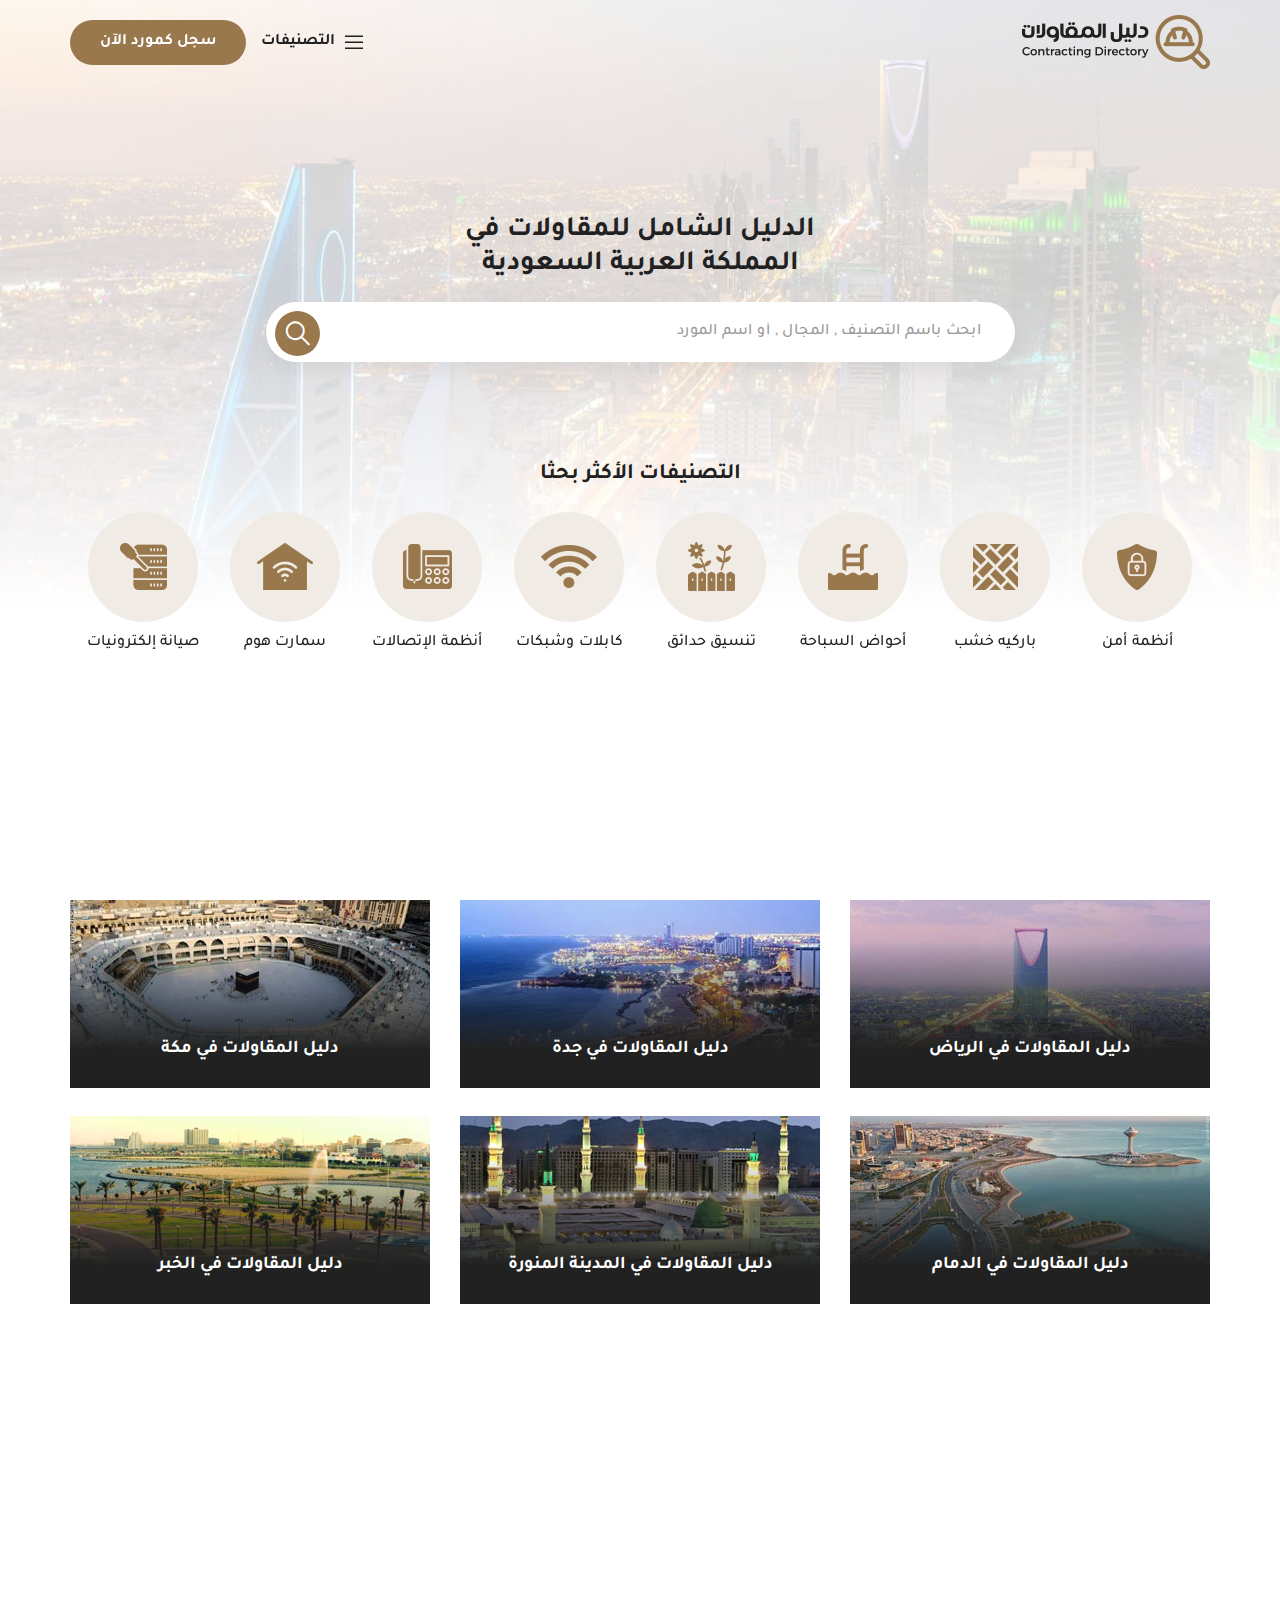
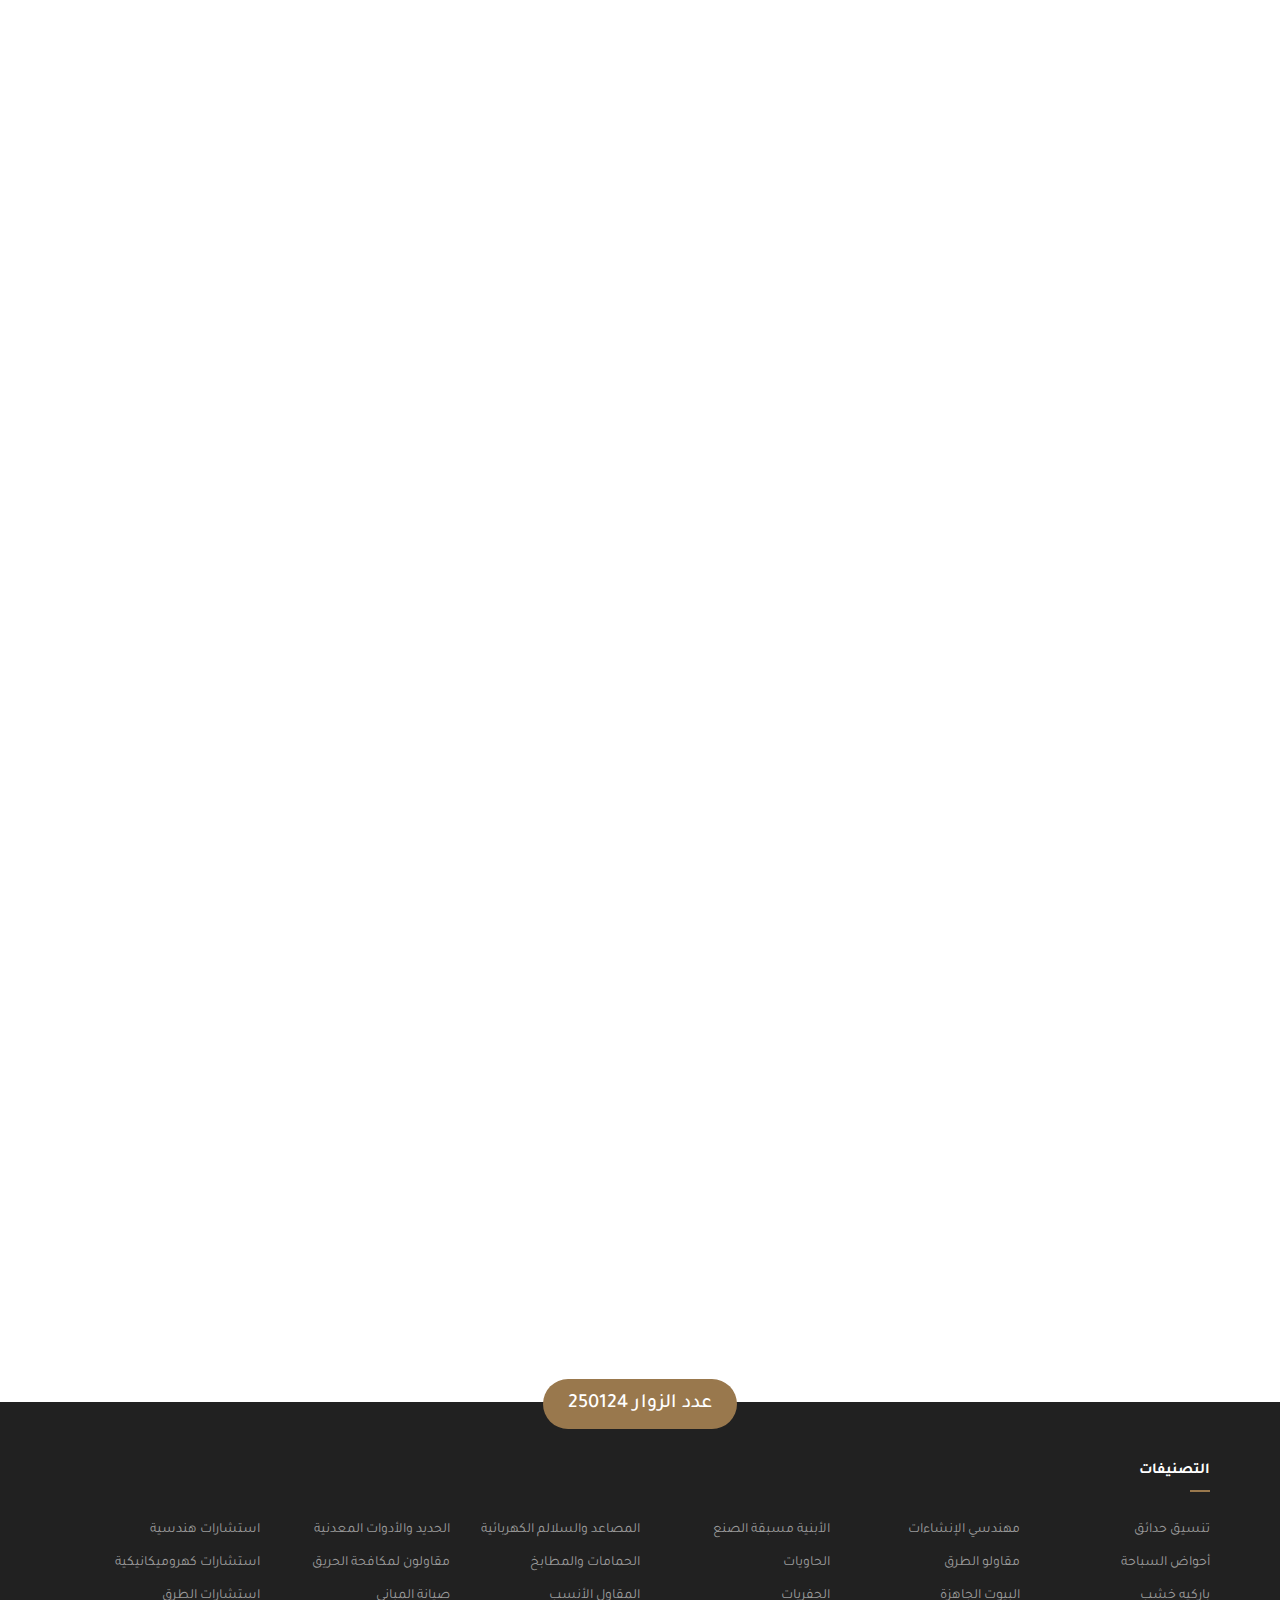
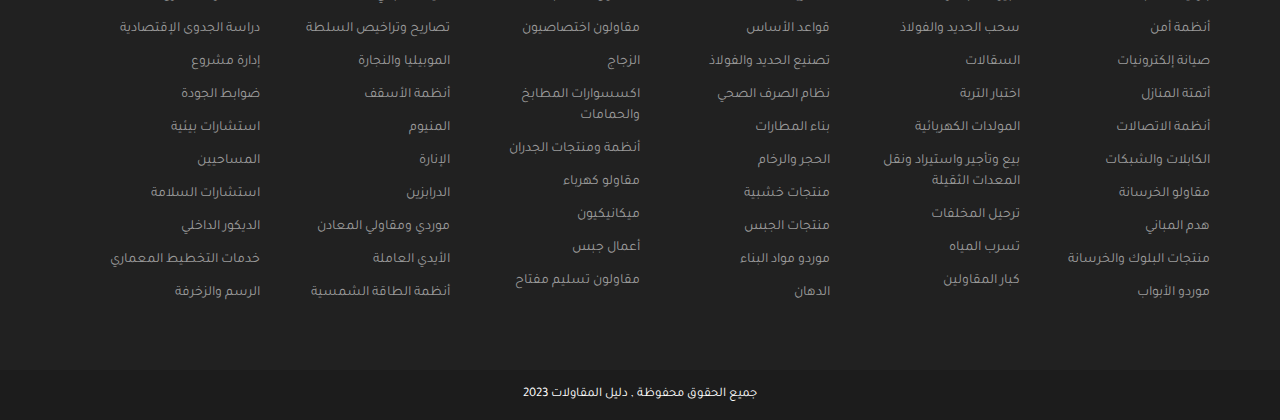
==== commit 7b72aa06: "edit" ====
--- a/index.html
+++ b/index.html
@@ -43,9 +43,12 @@
                      <div class="navgition">
                         <div class="nav-head"></div>
                         <ul class="big-menu list-unstyled">
-                           <li class=" slide-menu">
-                              <a href="solutions.html" class="menu-name  menu-link"> التصنيفات</a>
-                              <ul class="cats-div cats-dispaly cats-display-2 list-unstyled">
+                           <li class=" slide-menu" id="menu-id2">
+                              <a href="#" class="menu-name  menu-link ">
+                                <i class="las la-bars bars2 cat-bars show-icon-2"></i> 
+                                <i class="las la-times times2 hide-icon-2"></i>
+                                التصنيفات</a>
+                              <ul class="cats-div cats-dispaly cats-display-2 list-unstyled navigation-2">
                                  <li class="cat-li has-level-2  ">
                                     <a href="manufacturing.html" class="slide-menu-2 cat-anchor fixall ">
                                     <span class="first-level-link"> تنسيق حدائق</span>
@@ -406,7 +409,7 @@
                      <!-- end menu -->
                      <!-- menu-icon-for-mobile -->
                      <div class="show-icons">
-                        <a class="menu-bars" id="menu-id" href="#!">
+                        <a class="menu-bars menu-id" id="menu-id" href="#!">
                         <i class="las la-bars bar show-icon"></i>
                         <i class="las la-times times hide-icon"></i>
                         </a>
@@ -686,32 +689,136 @@
                         شركة الواحة للتجارة والمقاولات
                         </a>
                      </div>
-                     <div class="supplier-tags">
-                        <span class="badge badge-pill location-badge badges">الخبر</span>
-                        <span class="badge badge-pill other-badges badges">تنسيق حدائق</span>
-                        <span class="badge badge-pill other-badges badges">مقاولات خرسانة</span>
-                        <span class="badge badge-pill other-badges badges">مقاولات الطرق</span>
-                        <span class="badge badge-pill other-badges badges">تسرب المياه</span>
-                     </div>
+                     <ul class="supplier-tags">
+                      <li>
+                        <a href="#" class="location-badge badges">
+                          الخبر
+                        </a>
+                      </li>
+                      <li>
+                        <a href="#" class="other-badges badges">
+                          تنسيق حدائق
+                        </a>
+                      </li>
+                      <li>
+                        <a href="#" class="other-badges badges">
+                          مقاولات خرسانة
+                        </a>
+                      </li>
+                      <li>
+                        <a href="#" class="other-badges badges">
+                         مقاولات الطرق
+                        </a>
+                      </li>
+                      <li>
+                        <a href="#" class="other-badges badges">
+                        تسرب المياه
+                        </a>
+                      </li>
+                       
+                        </ul>
+                     <p class="supplier-text">
+                        هناك حقيقة مثبتة منذ زمن طويل وهي أن المحتوى المقروء لصفحة ما سيلهي القارئ عن التركيز على الشكل الخارجي للنص أو شكل توضع الكلمات في الصفحة التي يقرأها
+                     </p>
+                     <div class="contact-links">
+                      <a href="#" class="contact-link same-link">
+                      <i class="las la-phone-volume ring-icon"></i>
+                      <span>
+                        تواصل معنا
+                      </span>
+                     
+                      </a>
+                      <a href="#" class="other-contact-links same-link">
+                      <i class="las la-envelope ring-icon"></i>
+                      <span>
+                        ارسل بريد إلكتروني
+                      </span>
+                    
+                      </a>
+                      <a href="#" class="other-contact-links same-link">
+                      <i class="las la-globe ring-icon"></i>
+                     <span>
+                      الموقع الإلكتروني
+                     </span>
+                      </a>
+                      <a href="#" class="other-contact-links same-link">
+                      <i class="las la-map-marked ring-icon"></i>
+                      <span>
+                        الموقع على الخريطة
+                      </span>
+                      </a>
+                   </div>
+                  </div>
+               </div>
+               <div class="supplier-block">
+                  <div class="supplier-img">
+                     <img class="img-fluid supplier-image" src="images/suppliers/01.jpg" alt="supplier image">
+                  </div>
+                  <div class="supplier-details">
+                     <div class="supplier-name-block">
+                        <a href="#" class="supplier-name">
+                        شركة الواحة للتجارة والمقاولات
+                        </a>
+                     </div>
+                    
+                      <ul class="supplier-tags">
+                        <li>
+                          <a href="#" class="location-badge badges">
+                            الخبر
+                          </a>
+                        </li>
+                        <li>
+                          <a href="#" class="other-badges badges">
+                            تنسيق حدائق
+                          </a>
+                        </li>
+                        <li>
+                          <a href="#" class="other-badges badges">
+                            مقاولات خرسانة
+                          </a>
+                        </li>
+                        <li>
+                          <a href="#" class="other-badges badges">
+                           مقاولات الطرق
+                          </a>
+                        </li>
+                        <li>
+                          <a href="#" class="other-badges badges">
+                          تسرب المياه
+                          </a>
+                        </li>
+                         
+                          </ul>
+                    
                      <p class="supplier-text">
                         هناك حقيقة مثبتة منذ زمن طويل وهي أن المحتوى المقروء لصفحة ما سيلهي القارئ عن التركيز على الشكل الخارجي للنص أو شكل توضع الكلمات في الصفحة التي يقرأها
                      </p>
                      <div class="contact-links">
                         <a href="#" class="contact-link same-link">
                         <i class="las la-phone-volume ring-icon"></i>
-                        تواصل معنا
+                        <span>
+                          تواصل معنا
+                        </span>
+                       
                         </a>
                         <a href="#" class="other-contact-links same-link">
                         <i class="las la-envelope ring-icon"></i>
-                        ارسل بريد إلكتروني
+                        <span>
+                          ارسل بريد إلكتروني
+                        </span>
+                      
                         </a>
                         <a href="#" class="other-contact-links same-link">
                         <i class="las la-globe ring-icon"></i>
+                       <span>
                         الموقع الإلكتروني
+                       </span>
                         </a>
                         <a href="#" class="other-contact-links same-link">
                         <i class="las la-map-marked ring-icon"></i>
-                        الموقع على الخريطة
+                        <span>
+                          الموقع على الخريطة
+                        </span>
                         </a>
                      </div>
                   </div>
@@ -726,34 +833,67 @@
                         شركة الواحة للتجارة والمقاولات
                         </a>
                      </div>
-                     <div class="supplier-tags">
-                        <span class="badge badge-pill location-badge badges">الخبر</span>
-                        <span class="badge badge-pill other-badges badges">تنسيق حدائق</span>
-                        <span class="badge badge-pill other-badges badges">مقاولات خرسانة</span>
-                        <span class="badge badge-pill other-badges badges">مقاولات الطرق</span>
-                        <span class="badge badge-pill other-badges badges">تسرب المياه</span>
-                     </div>
+                    
+                      <ul class="supplier-tags">
+                        <li>
+                          <a href="#" class="location-badge badges">
+                            الخبر
+                          </a>
+                        </li>
+                        <li>
+                          <a href="#" class="other-badges badges">
+                            تنسيق حدائق
+                          </a>
+                        </li>
+                        <li>
+                          <a href="#" class="other-badges badges">
+                            مقاولات خرسانة
+                          </a>
+                        </li>
+                        <li>
+                          <a href="#" class="other-badges badges">
+                           مقاولات الطرق
+                          </a>
+                        </li>
+                        <li>
+                          <a href="#" class="other-badges badges">
+                          تسرب المياه
+                          </a>
+                        </li>
+                         
+                          </ul>
+                 
                      <p class="supplier-text">
                         هناك حقيقة مثبتة منذ زمن طويل وهي أن المحتوى المقروء لصفحة ما سيلهي القارئ عن التركيز على الشكل الخارجي للنص أو شكل توضع الكلمات في الصفحة التي يقرأها
                      </p>
                      <div class="contact-links">
-                        <a href="#" class="contact-link same-link">
-                        <i class="las la-phone-volume ring-icon"></i>
+                      <a href="#" class="contact-link same-link">
+                      <i class="las la-phone-volume ring-icon"></i>
+                      <span>
                         تواصل معنا
-                        </a>
-                        <a href="#" class="other-contact-links same-link">
-                        <i class="las la-envelope ring-icon"></i>
+                      </span>
+                     
+                      </a>
+                      <a href="#" class="other-contact-links same-link">
+                      <i class="las la-envelope ring-icon"></i>
+                      <span>
                         ارسل بريد إلكتروني
-                        </a>
-                        <a href="#" class="other-contact-links same-link">
-                        <i class="las la-globe ring-icon"></i>
-                        الموقع الإلكتروني
-                        </a>
-                        <a href="#" class="other-contact-links same-link">
-                        <i class="las la-map-marked ring-icon"></i>
+                      </span>
+                    
+                      </a>
+                      <a href="#" class="other-contact-links same-link">
+                      <i class="las la-globe ring-icon"></i>
+                     <span>
+                      الموقع الإلكتروني
+                     </span>
+                      </a>
+                      <a href="#" class="other-contact-links same-link">
+                      <i class="las la-map-marked ring-icon"></i>
+                      <span>
                         الموقع على الخريطة
-                        </a>
-                     </div>
+                      </span>
+                      </a>
+                   </div>
                   </div>
                </div>
                <div class="supplier-block">
@@ -766,74 +906,67 @@
                         شركة الواحة للتجارة والمقاولات
                         </a>
                      </div>
-                     <div class="supplier-tags">
-                        <span class="badge badge-pill location-badge badges">الخبر</span>
-                        <span class="badge badge-pill other-badges badges">تنسيق حدائق</span>
-                        <span class="badge badge-pill other-badges badges">مقاولات خرسانة</span>
-                        <span class="badge badge-pill other-badges badges">مقاولات الطرق</span>
-                        <span class="badge badge-pill other-badges badges">تسرب المياه</span>
-                     </div>
+                     
+                      <ul class="supplier-tags">
+                        <li>
+                          <a href="#" class="location-badge badges">
+                            الخبر
+                          </a>
+                        </li>
+                        <li>
+                          <a href="#" class="other-badges badges">
+                            تنسيق حدائق
+                          </a>
+                        </li>
+                        <li>
+                          <a href="#" class="other-badges badges">
+                            مقاولات خرسانة
+                          </a>
+                        </li>
+                        <li>
+                          <a href="#" class="other-badges badges">
+                           مقاولات الطرق
+                          </a>
+                        </li>
+                        <li>
+                          <a href="#" class="other-badges badges">
+                          تسرب المياه
+                          </a>
+                        </li>
+                         
+                          </ul>
+                     
                      <p class="supplier-text">
                         هناك حقيقة مثبتة منذ زمن طويل وهي أن المحتوى المقروء لصفحة ما سيلهي القارئ عن التركيز على الشكل الخارجي للنص أو شكل توضع الكلمات في الصفحة التي يقرأها
                      </p>
                      <div class="contact-links">
-                        <a href="#" class="contact-link same-link">
-                        <i class="las la-phone-volume ring-icon"></i>
+                      <a href="#" class="contact-link same-link">
+                      <i class="las la-phone-volume ring-icon"></i>
+                      <span>
                         تواصل معنا
-                        </a>
-                        <a href="#" class="other-contact-links same-link">
-                        <i class="las la-envelope ring-icon"></i>
+                      </span>
+                     
+                      </a>
+                      <a href="#" class="other-contact-links same-link">
+                      <i class="las la-envelope ring-icon"></i>
+                      <span>
                         ارسل بريد إلكتروني
-                        </a>
-                        <a href="#" class="other-contact-links same-link">
-                        <i class="las la-globe ring-icon"></i>
-                        الموقع الإلكتروني
-                        </a>
-                        <a href="#" class="other-contact-links same-link">
-                        <i class="las la-map-marked ring-icon"></i>
+                      </span>
+                    
+                      </a>
+                      <a href="#" class="other-contact-links same-link">
+                      <i class="las la-globe ring-icon"></i>
+                     <span>
+                      الموقع الإلكتروني
+                     </span>
+                      </a>
+                      <a href="#" class="other-contact-links same-link">
+                      <i class="las la-map-marked ring-icon"></i>
+                      <span>
                         الموقع على الخريطة
-                        </a>
-                     </div>
-                  </div>
-               </div>
-               <div class="supplier-block">
-                  <div class="supplier-img">
-                     <img class="img-fluid supplier-image" src="images/suppliers/01.jpg" alt="supplier image">
-                  </div>
-                  <div class="supplier-details">
-                     <div class="supplier-name-block">
-                        <a href="#" class="supplier-name">
-                        شركة الواحة للتجارة والمقاولات
-                        </a>
-                     </div>
-                     <div class="supplier-tags">
-                        <span class="badge badge-pill location-badge badges">الخبر</span>
-                        <span class="badge badge-pill other-badges badges">تنسيق حدائق</span>
-                        <span class="badge badge-pill other-badges badges">مقاولات خرسانة</span>
-                        <span class="badge badge-pill other-badges badges">مقاولات الطرق</span>
-                        <span class="badge badge-pill other-badges badges">تسرب المياه</span>
-                     </div>
-                     <p class="supplier-text">
-                        هناك حقيقة مثبتة منذ زمن طويل وهي أن المحتوى المقروء لصفحة ما سيلهي القارئ عن التركيز على الشكل الخارجي للنص أو شكل توضع الكلمات في الصفحة التي يقرأها
-                     </p>
-                     <div class="contact-links">
-                        <a href="#" class="contact-link same-link">
-                        <i class="las la-phone-volume ring-icon"></i>
-                        تواصل معنا
-                        </a>
-                        <a href="#" class="other-contact-links same-link">
-                        <i class="las la-envelope ring-icon"></i>
-                        ارسل بريد إلكتروني
-                        </a>
-                        <a href="#" class="other-contact-links same-link">
-                        <i class="las la-globe ring-icon"></i>
-                        الموقع الإلكتروني
-                        </a>
-                        <a href="#" class="other-contact-links same-link">
-                        <i class="las la-map-marked ring-icon"></i>
-                        الموقع على الخريطة
-                        </a>
-                     </div>
+                      </span>
+                      </a>
+                   </div>
                   </div>
                </div>
             </div>
--- a/css/style.css
+++ b/css/style.css
@@ -11,9 +11,9 @@
   text-decoration: none;
 }
 
-.overflow {
+/* .overflow {
   overflow: hidden;
-}
+} */
 :root {
   --main-color: #212121;
   --main-hover: #99784d;
@@ -88,13 +88,17 @@
 /*preloader*/
 /*                          header section                     */
 
-.menu-name:before {
-  content: "";
-  font-weight: 900;
-  font-family: "Line Awesome Free";
+.cat-bars {
+ 
   font-size: 24px;
   margin-inline-end: 7px;
 }
+.times2 {
+ 
+  font-size: 24px;
+  margin-inline-end: 7px;
+}
+
 
 /*top header*/
 
@@ -124,7 +128,7 @@
 .nav-header {
   display: flex;
   justify-content: space-between;
-  padding: 29px 0 0;
+  padding: 15px 0 0;
   transition: all 0.3s ease-in-out;
   align-items: center;
 }
@@ -155,6 +159,13 @@
 .navgition {
   display: flex;
 }
+.counter-names
+  {
+    display: flex;
+    justify-content: center;
+    align-items: center;
+    gap: 165px;
+}
 
 .slide-menu {
   display: flex;
@@ -166,10 +177,27 @@
 .slide-menu-2.active i {
   transform: rotate(90deg) !important;
 }
-
+.show-icon-2{
+  display: flex;
+}
+.hide-icon-2{
+  display: none;
+}
 .without-arrow:after {
   content: " " !important;
 }
+.navigation-2{
+  opacity: 0;
+  visibility: hidden;
+}
+.reset-left-2 {
+  left: 0;
+  top: 0;
+  clip-path: circle(139.6% at 9% 15%);
+  visibility: visible;
+  opacity: 1;
+}
+
 .cats-dispaly {
   position: absolute;
   left: 0;
@@ -177,8 +205,7 @@
 
   top: calc(100% + 8px);
   z-index: -1;
-  opacity: 0;
-  visibility: hidden;
+  
   width: max-content;
   min-width: 100%;
 
@@ -443,7 +470,7 @@
   width: 45px;
   height: 45px;
   top: 9px;
-
+padding: 0;
   border: 0;
   outline: none;
   color: #fff;
@@ -555,9 +582,13 @@
   text-align: center;
   display: block;
   width: 100%;
+  transition: 0.5s;
 }
 .city-block-link:hover .city-block-image {
   transform: scale(1.2);
+}
+.city-block-link:hover .city-title{
+  color: var(--main-hover);
 }
 
 /*                            cities-section               */
@@ -614,7 +645,7 @@
 .supplier-block {
   border: 2px solid rgb(242, 242, 242);
   box-shadow: 0px 10px 20px 0px rgba(0, 0, 0, 0.05);
-  padding: 8px 11px 0;
+  padding: 8px ;
   display: flex;
   align-items: center;
   justify-content: flex-start;
@@ -635,7 +666,7 @@
 }
 .supplier-name {
   color: var(--main-color);
-  margin-top: 28px;
+ 
   font-size: 18px;
   font-family: "Tajawal-Bold";
   transition: 0.5s;
@@ -648,9 +679,7 @@
   border: 2px solid rgb(230, 230, 230);
   position: relative;
 }
-.contact-links {
-  margin-bottom: 29px;
-}
+
 .location-badge:before {
   content: "";
   font-weight: 900;
@@ -658,26 +687,44 @@
   margin-inline-end: 3px;
   font-size: 18px;
 }
+.location-badge:hover{
+  color: var(--main-hover);
+  border: 2px solid var(--main-hover);
+}
 
 .badges {
   font-size: 14px;
   color: rgb(102, 102, 102);
-  margin-inline-end: 5px;
-  padding: 7px 13px;
+  display: flex;
+  padding: 0 13px;
   border-radius: 5px;
   height: 36px;
-  font-weight: normal;
-  vertical-align: middle;
+ align-items: center;
+ transition: 0.5s;
 }
 .other-badges {
   background-color: #f2f2f2;
-  display: inline-grid;
-  align-items: center;
+ border: 2px solid transparent;
+  align-items: center;
+}
+.other-badges:hover{
+  color: var(--main-hover);
+  border: 2px solid var(--main-hover);
+  background-color: #fff;
 }
 .supplier-tags {
-  margin-bottom: 15px;
-  display: flex;
-}
+    
+  list-style: none;
+  margin: 0 0 15px;
+  padding: 0;
+      width: 100%;
+      max-width: 100%;
+    display: flex;
+    align-items: center;
+    }
+    .supplier-tags li{
+      margin-inline-end: 5px;
+    }
 .supplier-text {
   color: var(--main-color);
   line-height: 1.625;
@@ -698,14 +745,14 @@
   color: #fff;
   display: flex;
   align-items: center;
-  padding: 14px 20px;
+  padding: 0 20px;
   font-size: 14px;
   font-family: "Tajawal-Bold";
   transition: 0.5s;
   height: 45px;
   border-radius: 22.5px;
   margin-inline-end: 5px;
-  text-align: start;
+ 
 }
 .contact-link:hover {
   color: #fff;
@@ -784,13 +831,17 @@
     flex-direction: column;
     max-height: 402px;
     flex-wrap: wrap;
-  }
-}
-
+   
+  }
+}
+.nav-foot-li{
+  max-width: 190px;
+  width: 180px;
+}
 .nav-foot-link {
   color: rgb(155, 155, 155);
   font-size: 14px;
-  max-width: 190px;
+ 
   display: inline-flex;
   text-decoration: none;
   transition: all 0.3s ease-in-out;
@@ -810,7 +861,7 @@
   align-items: center;
   justify-content: center;
   padding: 15px 0;
-  background-color: #000;
+  background-color: rgb(28, 28, 28);
 }
 .copy-right {
   display: -webkit-box;
@@ -872,15 +923,8 @@
     text-align: center;
   }
 
-  .copy-flex {
-    padding-top: 30px;
-    justify-content: center;
-    flex-direction: column;
-    z-index: 9;
-  }
-  .copy-right {
-    margin-bottom: 5px;
-  }
+  
+ 
 }
 
 /*                                   footer                            */
@@ -903,7 +947,7 @@
   .navgition {
     display: block;
     position: fixed;
-    padding: 30px 20px;
+   
     padding-top: 0;
     left: 0;
     top: 0;
@@ -929,6 +973,7 @@
   }
   .cities-grid {
     grid-template-columns: repeat(1, 1fr);
+    grid-gap: 10px;
   }
 
   .nav-header .big-menu {
@@ -937,7 +982,7 @@
     justify-content: flex-start;
     text-align: center;
     align-items: center;
-    padding: 75px 20px 20px;
+    padding: 55px 20px;
     margin-inline-start: 0;
   }
   .nav-header li {
@@ -947,15 +992,31 @@
     width: 100%;
     font-size: 14px;
     height: 50px;
+    padding-inline-start: 10px;
+    padding-inline-end: 49px;
+    font-size: 12px;
   }
   .search-input::placeholder {
-    font-size: 14px;
+    font-size: 12px;
   }
   .search-btn {
-    font-size: 20px;
+    font-size: 18px;
     width: 35px;
     height: 35px;
   }
+  .main-banner-img{
+    min-height: 580px;
+    height: auto;
+  }
+  .main-banner-img-cover{
+    min-height: 580px;
+    height: auto;
+  }
+  .main-banner-image{
+    min-height: 580px;
+    height: auto;
+  }
+ 
   .search-lists-div {
     flex-wrap: wrap;
   }
@@ -968,7 +1029,7 @@
     width: 100%;
   }
   .caption-title {
-    margin-top: 175px;
+    margin-top: 150px;
   }
 
   .caption-title {
@@ -982,7 +1043,7 @@
   }
   .search {
     width: 90%;
-    margin-bottom: 83px;
+    margin-bottom: 65px;
   }
   .most-search-title {
     font-size: 18px;
@@ -1029,40 +1090,48 @@
   }
   .supplier-block {
     flex-wrap: wrap;
-    justify-content: center;
+    padding: 8px 20px;
+    flex-direction: column;
   }
   .supplier-text {
     max-width: 100%;
     width: 100%;
-  }
+    font-size: 14px;
+  }
+  .visitors{
+    height: 40px;
+    font-size: 16px;
+}
   .contact-links {
-    display: grid;
-    grid-template-columns: repeat(2, 1fr);
-    grid-gap: 15px;
+   justify-content: center;
+   margin-bottom: 25px;
   }
   .same-link {
-    margin-inline-end: 0;
-    font-size: 13px;
-    padding: 14px 8px;
+    margin-inline-end: 10px;
+    padding: 0;
     justify-content: center;
-    white-space: nowrap;
+    width: 40px;
+    height: 40px;
   }
   .ring-icon {
     font-size: 20px;
-  }
-  .supplier-tags {
-    margin-bottom: 15px;
-
-    width: 100%;
-    max-width: 100%;
-    display: inline-block;
-    text-align: start;
-  }
+    margin-inline-end: 0;
+  }
+
   .badges {
-    margin-bottom: 8px;
+    margin-bottom: 5px;
+    font-size: 11px;
+    padding: 0 5px;
+    height: 28px;
   }
   .supplier-img {
     margin-inline-end: 0;
+    margin-bottom: 15px;
+  }
+  .supplier-tags{
+    flex-wrap: wrap;
+    margin: 0 0 8px;
+
   }
   .nav-foot-header:after {
     width: 0;
@@ -1071,6 +1140,9 @@
     inset-inline-start: calc(100% - 20px);
     top: 5px;
   }
+  .same-link span{
+    display: none;
+  }
 
   /*                    menu in phone size                      */
 }
@@ -1079,8 +1151,9 @@
 /*                                 arrow-top                           */
 .arrow-top {
   position: fixed;
-  bottom: 75px;
-  inset-inline-end: 21px;
+  bottom: 10px;
+  inset-inline-start: 10px;
+ 
   display: none;
   z-index: 10;
   text-decoration: none !important;
@@ -1129,6 +1202,9 @@
   .nav-header .img-logo img {
     max-width: 190px;
   }
+  .nav-wrap{
+    max-height: 520px;
+  }
   .cat-slider .swiper-wrapper {
     grid-gap: 0 15px;
   }
@@ -1280,14 +1356,17 @@
     transition: all 0.3s ease-in-out;
   }
   .show-icons .menu-bars .bar {
-    color: var(--main-hover);
+    color: var(--main-color);
   }
   .show-icons .menu-bars .times {
     color: var(--main-color);
   }
+  .fixed-header .show-icons .menu-bars .bar {
+    color: var(--main-hover);
+  }
 
   .nav-header .img-logo img {
-    max-width: 110px;
+    max-width: 130px;
   }
   .nav-header li a {
     display: flex;
@@ -1339,9 +1418,7 @@
     display: block;
   }
 
-  .cats-dispaly {
-    padding-top: 14px;
-  }
+  
 
   .cats-dispaly .has-level-2:first-child {
     padding-top: 0;
@@ -1376,7 +1453,7 @@
   }
   .slide-menu-2 .first-level-link {
     font-size: 14px;
-    padding-inline-start: 10px;
+    
     display: block;
     max-width: 100%;
     width: 100%;
@@ -1384,14 +1461,24 @@
   .cats-div {
     max-height: 100%;
   }
-}
-@media (min-width: 992px) {
+  .search-list-icon{
+    width: 100px;
+    height: 100px;
+  }
+  .category-icon{
+    width: 45px;
+  }
+  .category-name{
+    font-size: 14px;
+  }
+}
+/* @media (min-width: 992px) {
   .slide-menu:hover .cats-dispaly {
     opacity: 1;
     visibility: visible;
     z-index: 99;
   }
-}
+} */
 
 @media only screen and (max-width: 994px) and (min-width: 768px) {
   .cities-grid {
@@ -1410,4 +1497,7 @@
   .nav-foot-link {
     font-size: 13px;
   }
-}
+  .supplier-block{
+    margin-bottom: 0;
+  }
+}
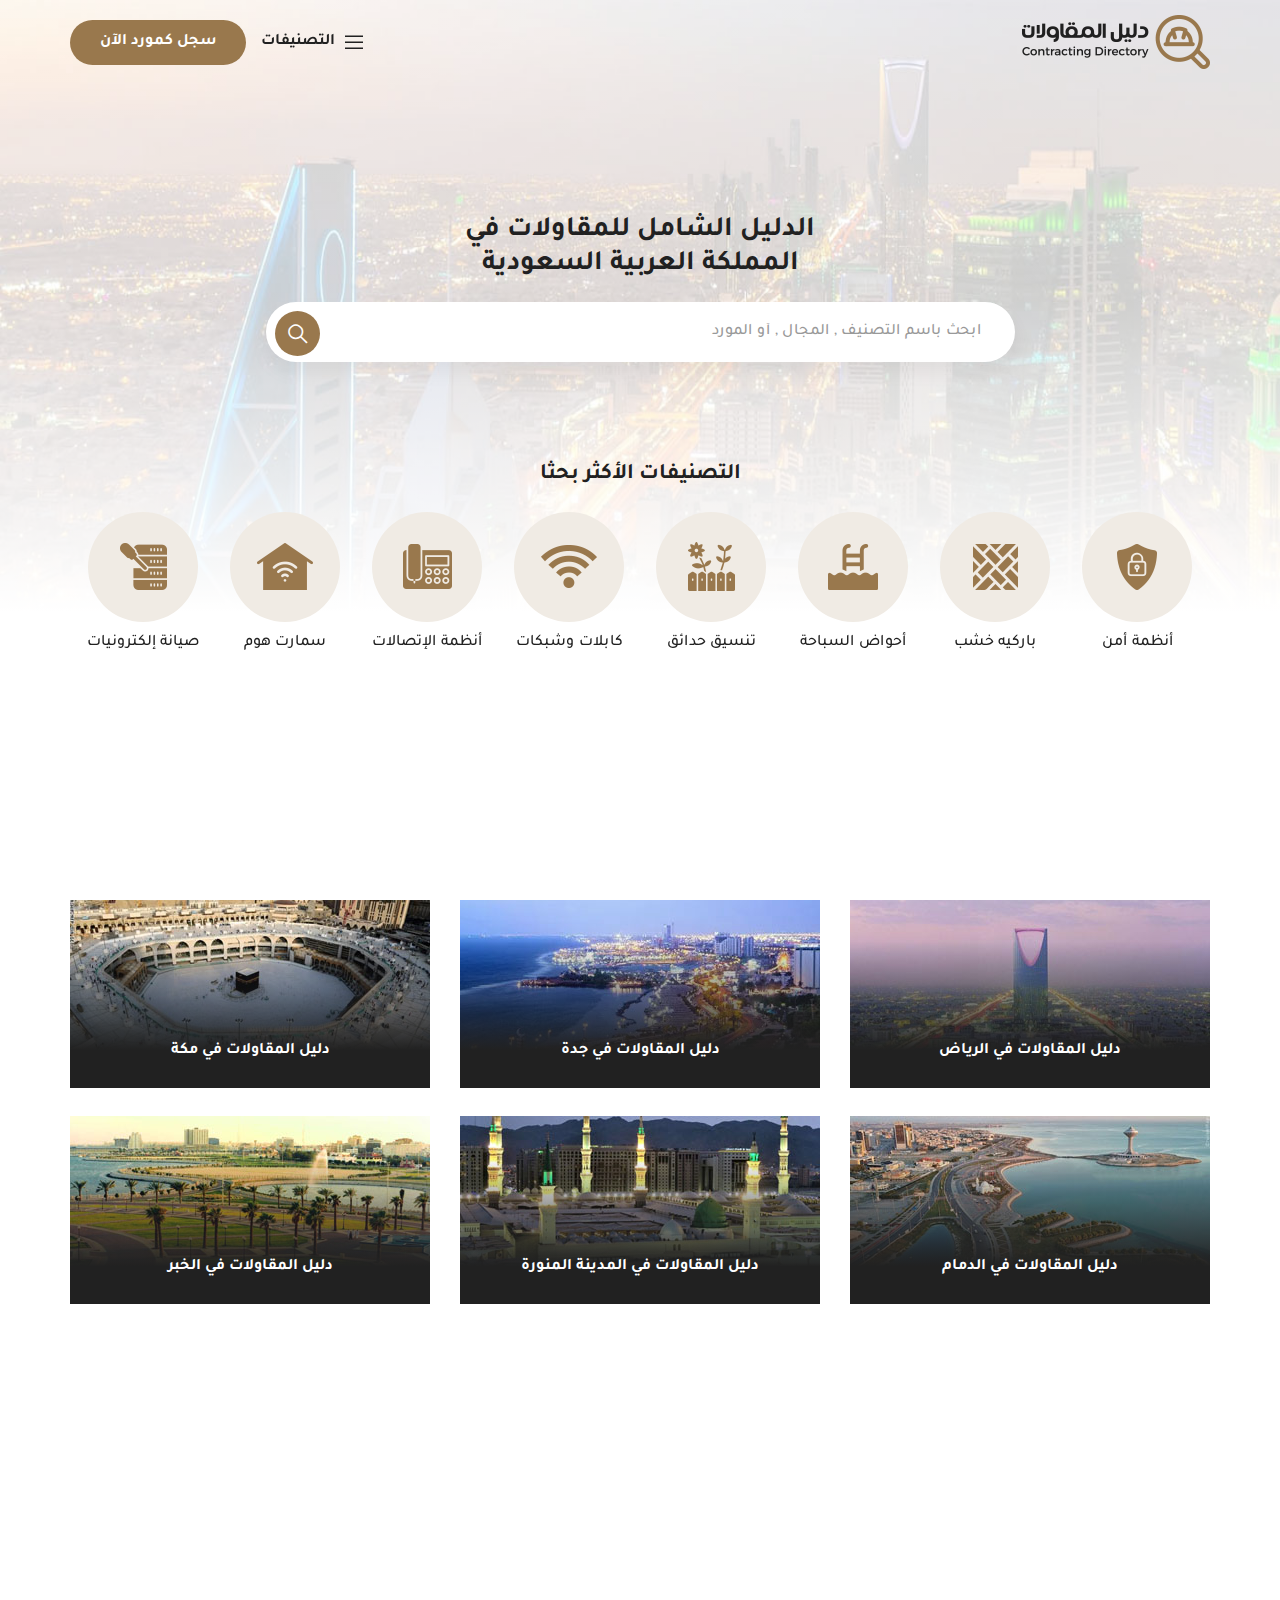
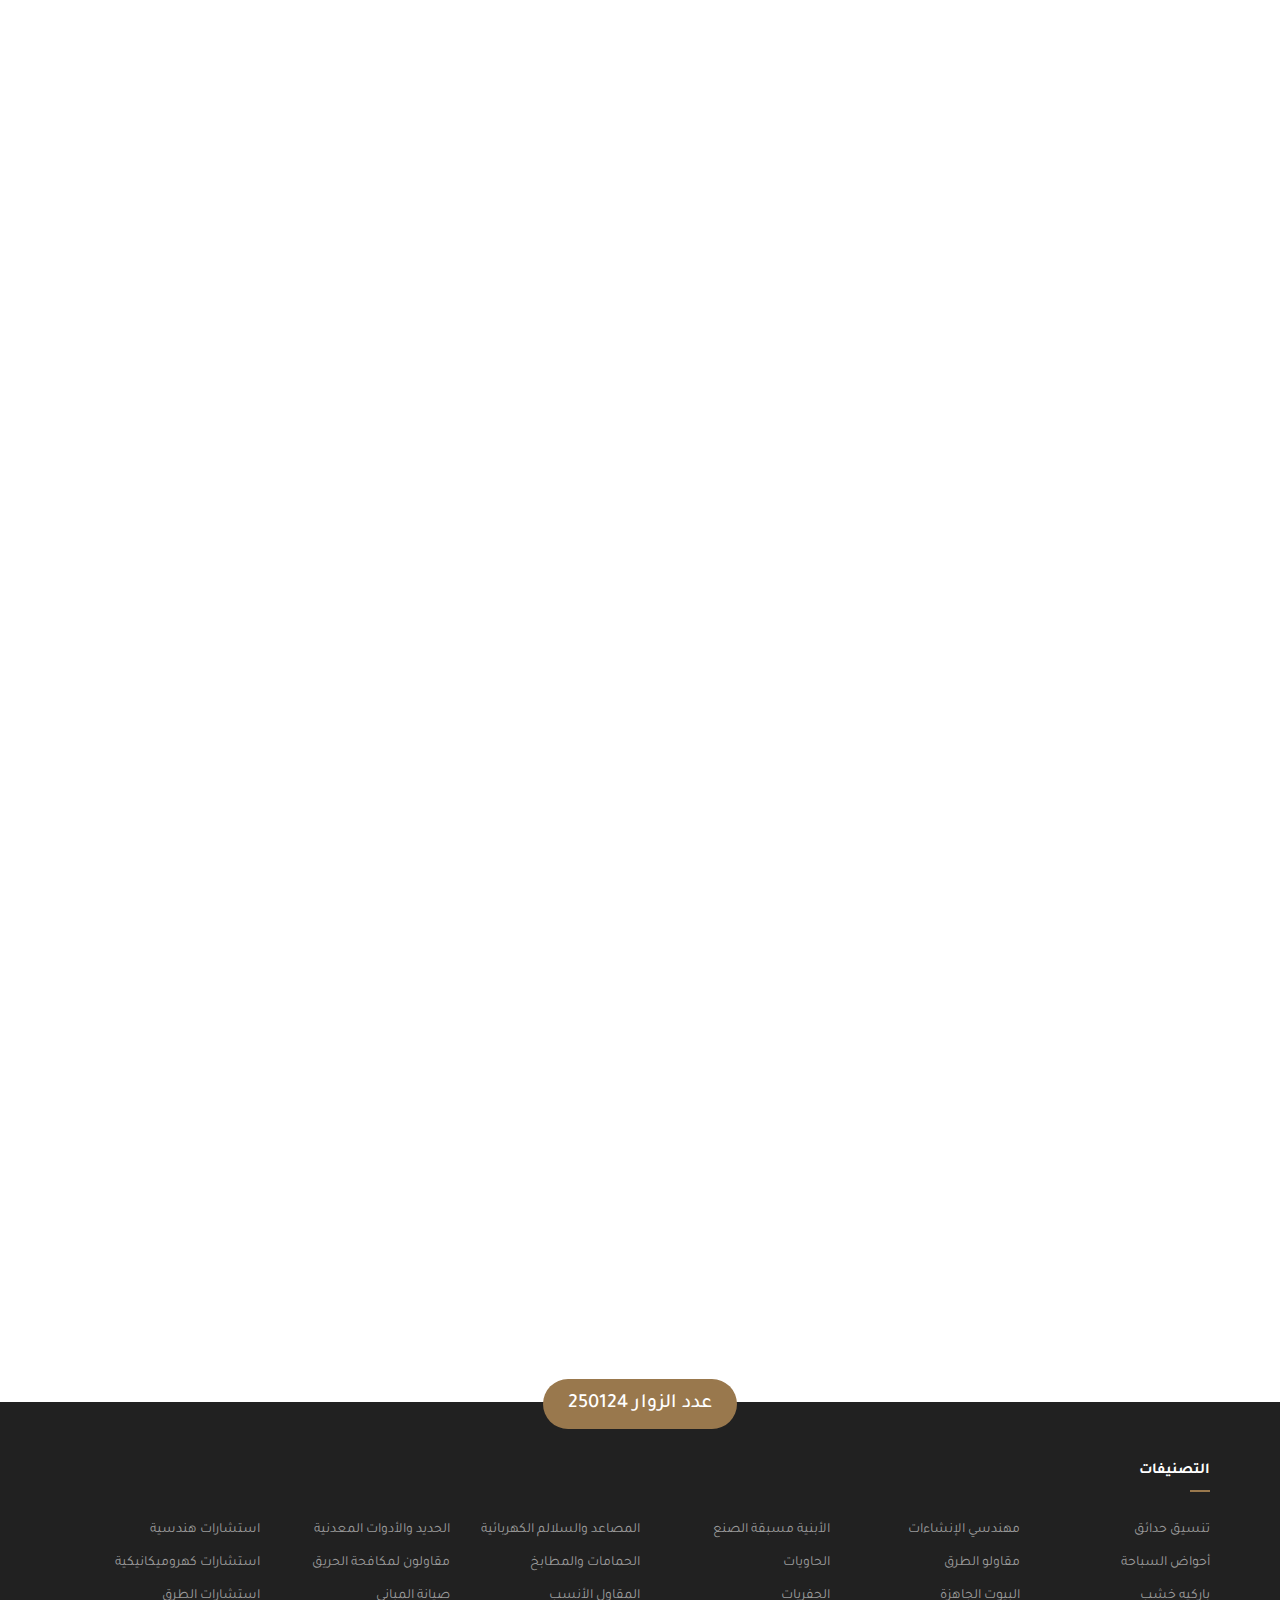
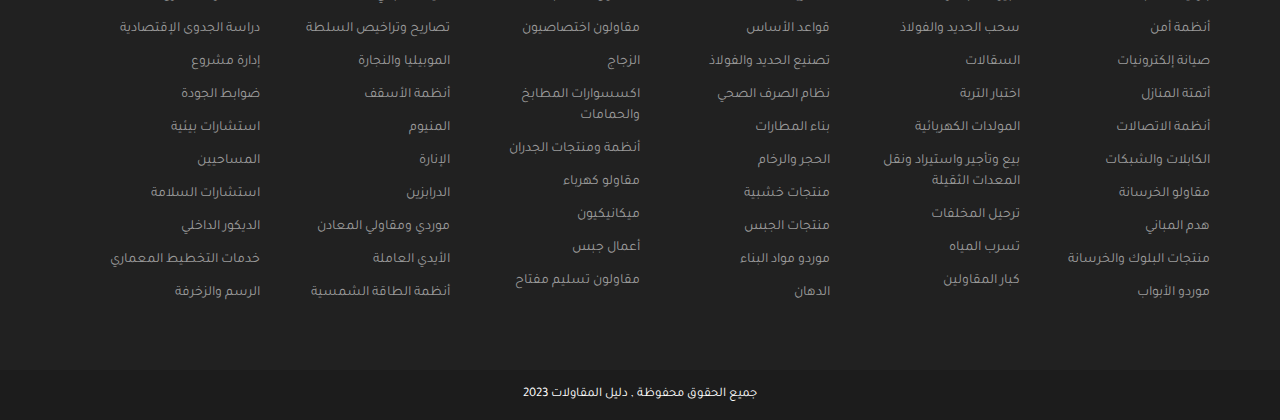
==== commit 0a74e27f: "edit" ====
--- a/index.html
+++ b/index.html
@@ -438,7 +438,7 @@
                <div class="main-caption">
                   <h2 class="caption-title"> الدليل الشامل للمقاولات في المملكة العربية السعودية</h2>
                   <div class="search">
-                     <input type="text" placeholder="ابحث باسم التصنيف , المجال , أو اسم المورد" class="search-input">
+                     <input type="text" placeholder="ابحث باسم التصنيف , المجال , أو المورد" class="search-input">
                      <button class="search-btn">
                      <i class="las la-search search-icon"></i>
                      </button>
@@ -981,7 +981,7 @@
          <div class="container">
             <div class="footer-cont">
                <div class="nav-foot-cont">
-                  <h2 class="nav-foot-header nav-accordion"> التصنيفات</h2>
+                  <h2 class="nav-foot-header "> التصنيفات</h2>
                   <ul class="nav-foot nav-wrap list-unstyled">
                      <li class="nav-foot-li">
                         <a href="#" class="nav-foot-link"> تنسيق حدائق</a>
--- a/css/style.css
+++ b/css/style.css
@@ -110,7 +110,9 @@
   z-index: 200;
   transition: all 0.3s ease-in-out;
 }
-
+.top-header{
+  position: relative;
+}
 .top-header a {
   text-decoration: none;
 }
@@ -349,10 +351,33 @@
 }
 .register-link:hover {
   color: #fff;
-  background-color: var(--main-hover);
+  background-color: var(--main-color);
+}
+.register-link:hover:after{
+  display: flex;
+  background-color: var(--main-color);
+  opacity: 0.102;
+  border-radius: 300px;
+  animation: pulsate 2s ease-out;
+  animation-iteration-count: infinite;
+  opacity: 0;
+  content: "";
+  z-index: -1;
+  margin: auto;
+  position: absolute;
+  top: 0;
+  left: -3px;
+  right: -3px;
+  bottom: 0;
+  width: 179px;
+  height: 48px;
 }
 .fixed-nav .register-link {
   height: 35px;
+  background:var(--main-hover);
+}
+.fixed-nav .register-link:hover{
+  background-color: var(--main-hover);
 }
 @keyframes pulsate {
   0% {
@@ -474,7 +499,7 @@
   border: 0;
   outline: none;
   color: #fff;
-  font-size: 30px;
+  font-size: 24px;
   transform: scaleX(-1);
   transition: 0.5s;
 }
@@ -577,7 +602,7 @@
 }
 .city-title {
   color: #fff;
-  font-size: 18px;
+  font-size: 16px;
   font-family: "Tajawal-Bold";
   text-align: center;
   display: block;
@@ -604,13 +629,14 @@
   display: flex;
   justify-content: center;
   align-items: center;
-  gap: 165px;
+  gap: 130px;
 }
 .count {
   display: flex;
   justify-content: center;
   flex-direction: column;
   align-items: center;
+ width: 140px;
 }
 .counter-number {
   color: var(--main-hover);
@@ -873,46 +899,7 @@
   color: #fff;
 }
 
-/*                             footer accordion                 */
-.footer-accordion.nav-foot-header {
-  margin-bottom: 0;
-  display: flex;
-  align-items: center;
-  justify-content: space-between;
-}
-
-.footer-accordion {
-  cursor: pointer;
-  width: 100%;
-  transition: 0.4s;
-  display: flex;
-  align-items: center;
-  justify-content: space-between;
-}
-
-.footer-panel {
-  max-height: 0;
-  overflow: hidden;
-  transition: all 0.5s ease-out;
-  padding: 0 15px;
-}
-
-.footer-accordion:after {
-  content: "";
-  font-family: "line Awesome Free";
-  font-weight: 900;
-  font-size: 13px;
-  inset-inline-end: 20px;
-  transition: all 0.5s ease-out;
-}
-
-.footer-accordion.active:after {
-  transform: rotate(90deg);
-}
-html[dir="rtl"] .footer-accordion.active:after {
-  transform: rotate(-90deg);
-}
-/*                             footer accordion                 */
+
 
 @media (max-width: 767px) {
   .nav-foot-cont {
@@ -933,6 +920,20 @@
 /*                    menu in phone size                      */
 
 @media (max-width: 991px) {
+  body{
+    overflow-x: hidden;
+  }
+  .nav-foot{
+    display: flex;
+    flex-direction: column;
+    max-height: 1265px;
+    flex-wrap: wrap;
+    margin-bottom: 0;
+  }
+  .nav-foot-li{
+    width: 159px;
+    max-width: 159px;
+  }
   .register-link {
     width: 120px;
     height: 35px;
@@ -943,6 +944,9 @@
   .register-link:after {
     width: 123px;
     height: 38px;
+  }
+  .count{
+    width: auto;
   }
   .navgition {
     display: block;
@@ -992,7 +996,7 @@
     width: 100%;
     font-size: 14px;
     height: 50px;
-    padding-inline-start: 10px;
+    padding-inline-start: 15px;
     padding-inline-end: 49px;
     font-size: 12px;
   }
@@ -1000,9 +1004,12 @@
     font-size: 12px;
   }
   .search-btn {
-    font-size: 18px;
+    font-size: 17px;
     width: 35px;
     height: 35px;
+  }
+  .supplier-name{
+    text-align: center;
   }
   .main-banner-img{
     min-height: 580px;
@@ -1097,7 +1104,9 @@
     max-width: 100%;
     width: 100%;
     font-size: 14px;
-  }
+    text-align: center;
+  }
+
   .visitors{
     height: 40px;
     font-size: 16px;
@@ -1131,7 +1140,7 @@
   .supplier-tags{
     flex-wrap: wrap;
     margin: 0 0 8px;
-
+   justify-content: center;
   }
   .nav-foot-header:after {
     width: 0;
@@ -1452,11 +1461,14 @@
     padding-top: 0;
   }
   .slide-menu-2 .first-level-link {
-    font-size: 14px;
+    font-size: 16px;
     
     display: block;
     max-width: 100%;
     width: 100%;
+  }
+  .cat-anchor{
+    padding-bottom: 20px;
   }
   .cats-div {
     max-height: 100%;
@@ -1481,6 +1493,9 @@
 } */
 
 @media only screen and (max-width: 994px) and (min-width: 768px) {
+  .nav-foot{
+    max-height: 800px;
+  }
   .cities-grid {
     grid-template-columns: repeat(2, 1fr);
   }
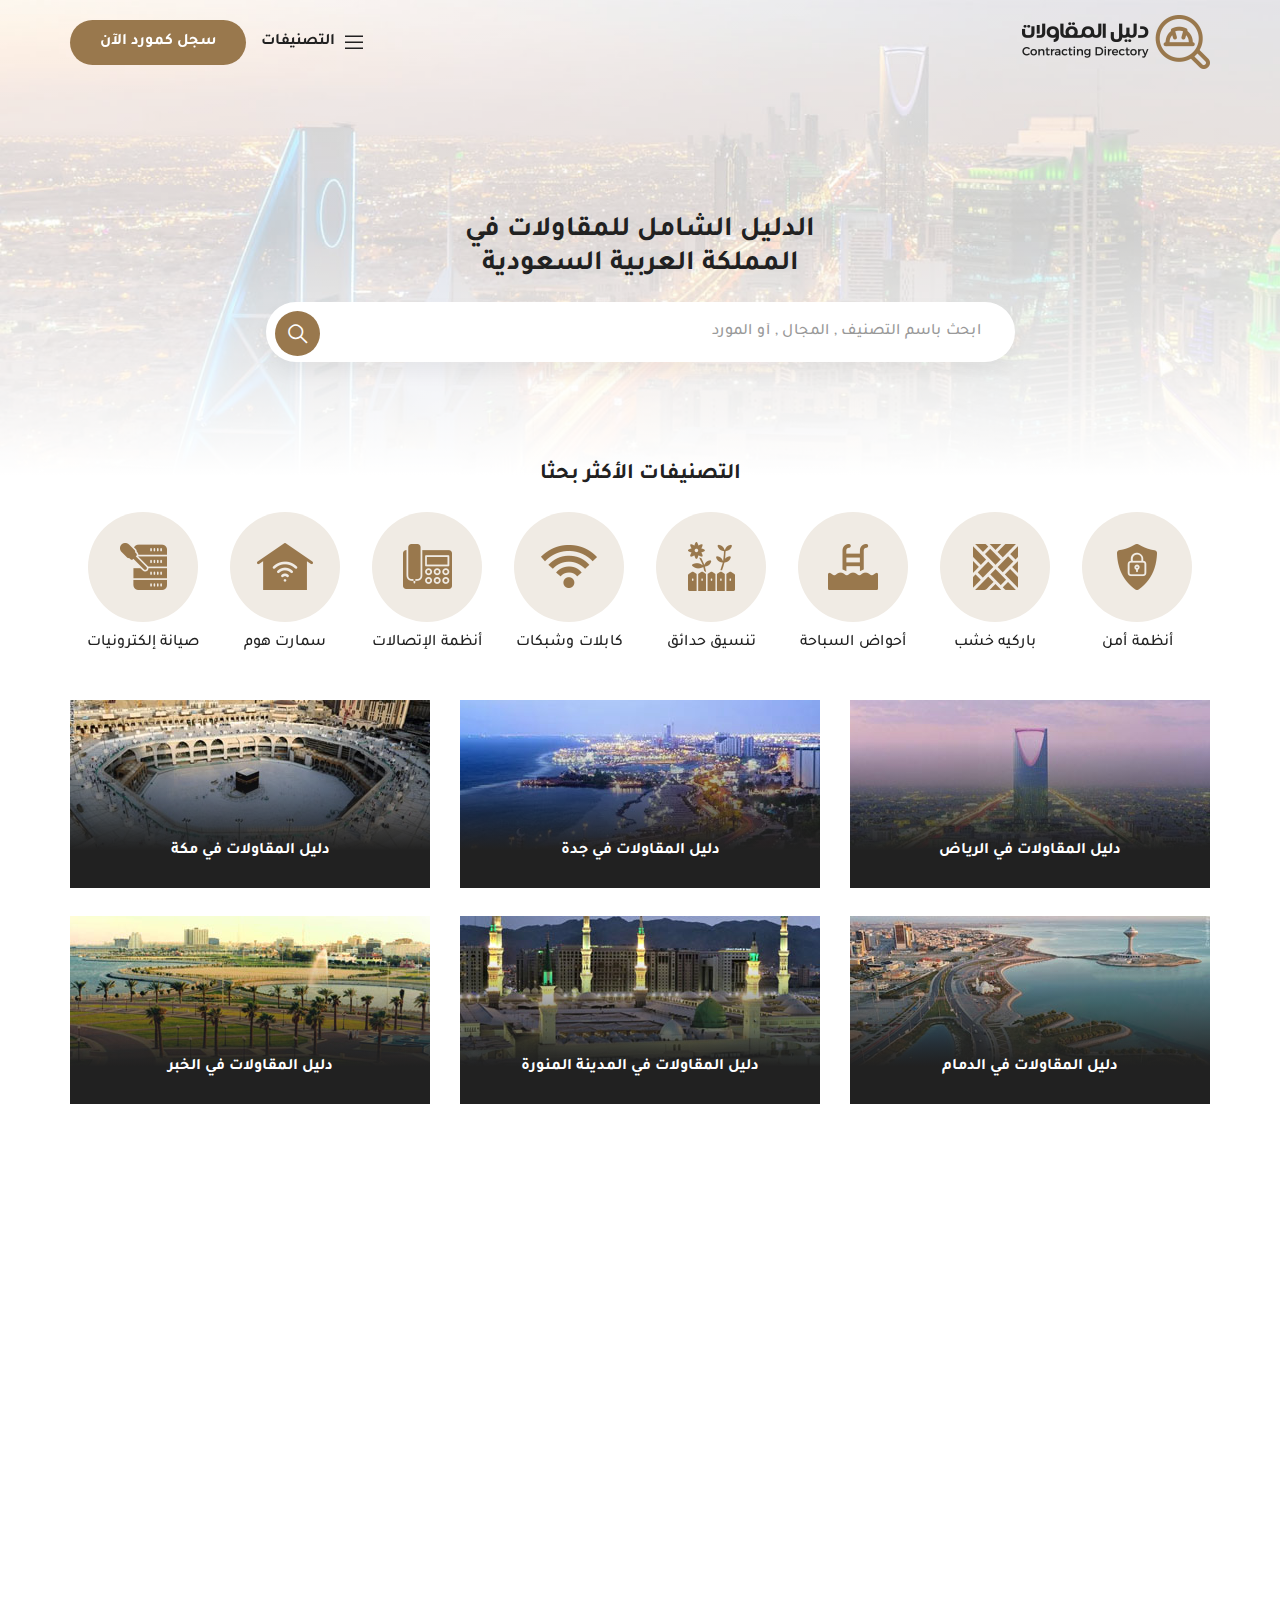
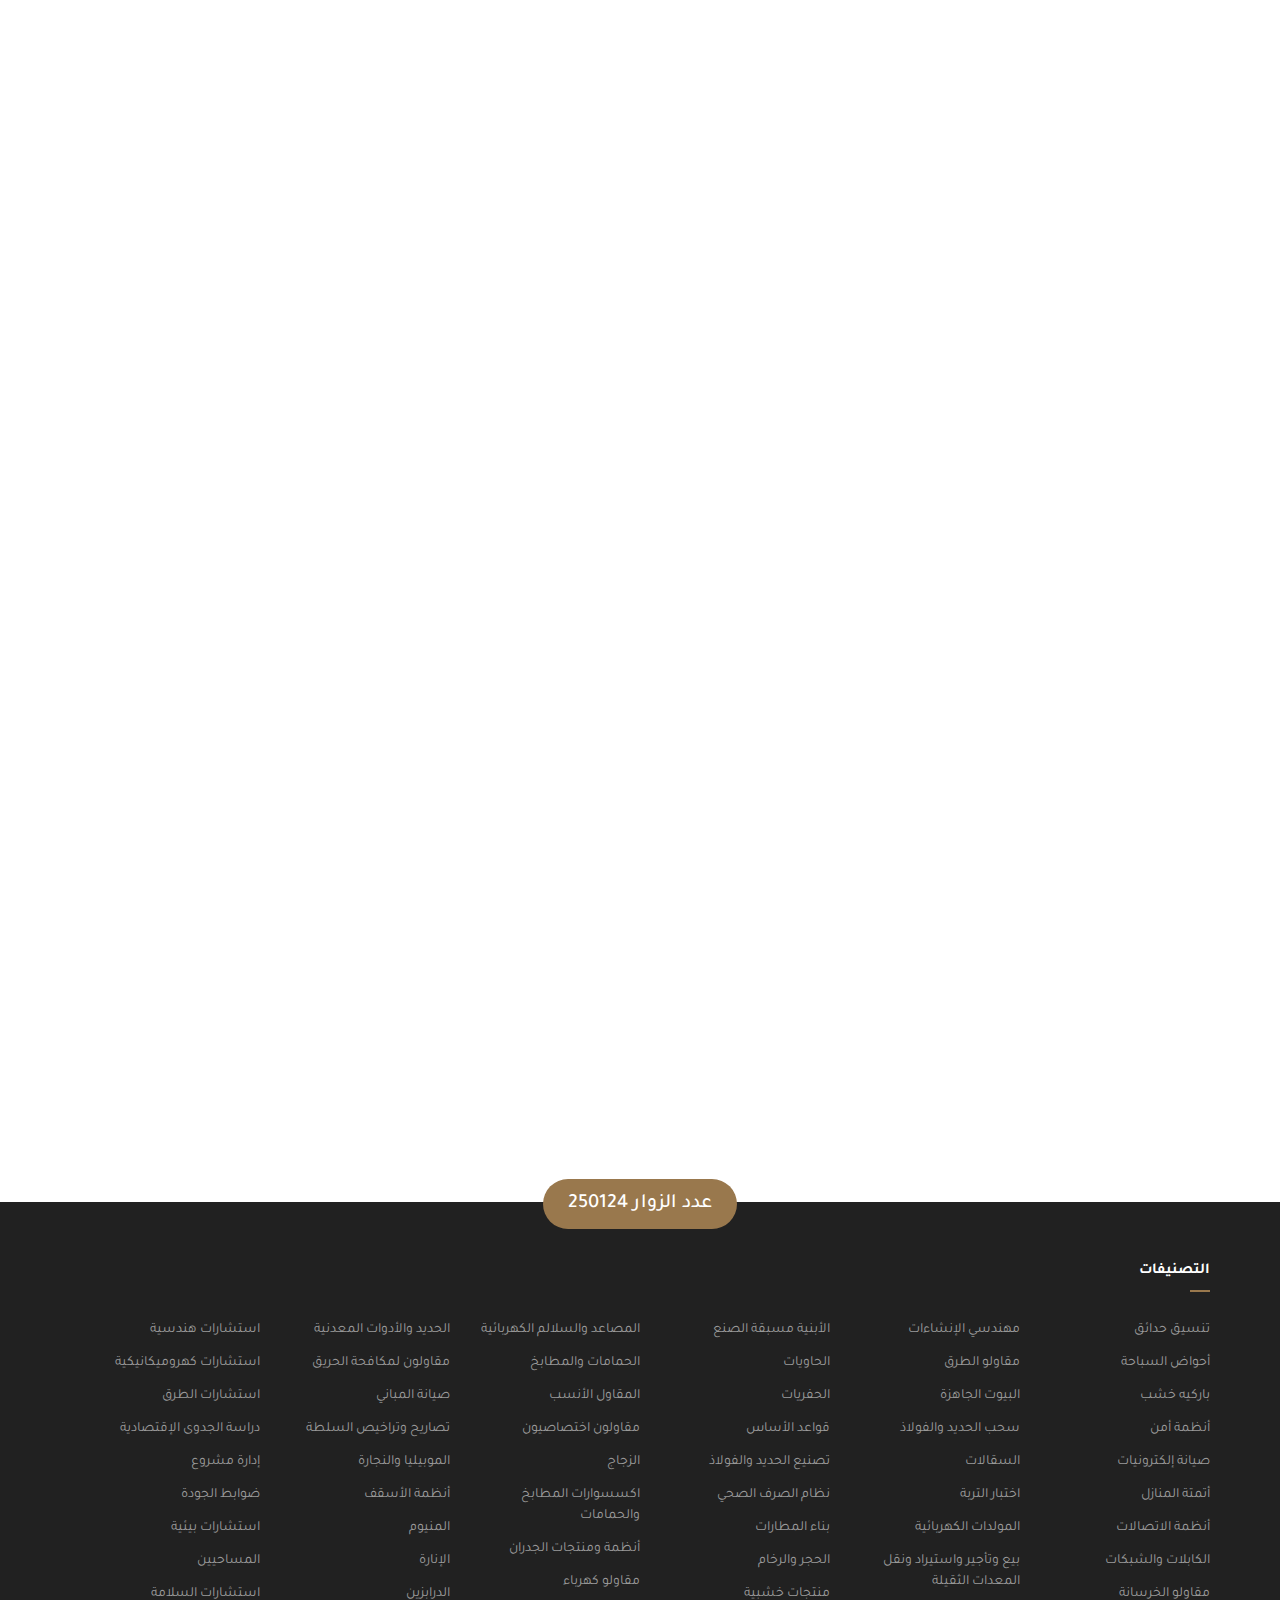
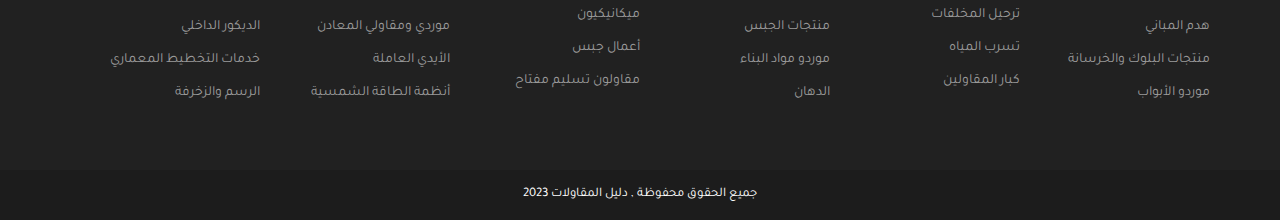
==== commit 7a95a474: "edit" ====
--- a/index.html
+++ b/index.html
@@ -50,22 +50,22 @@
                                 التصنيفات</a>
                               <ul class="cats-div cats-dispaly cats-display-2 list-unstyled navigation-2">
                                  <li class="cat-li has-level-2  ">
-                                    <a href="manufacturing.html" class="slide-menu-2 cat-anchor fixall ">
+                                    <a href="#" class="slide-menu-2 cat-anchor fixall ">
                                     <span class="first-level-link"> تنسيق حدائق</span>
                                     </a>
                                  </li>
                                  <li class="cat-li has-level-2  ">
-                                    <a href="design.html" class="slide-menu-2 cat-anchor fixall ">
+                                    <a href="#" class="slide-menu-2 cat-anchor fixall ">
                                     <span class="first-level-link"> أحواض السباحة</span>
                                     </a>
                                  </li>
                                  <li class="cat-li has-level-2  ">
-                                    <a href="fit-out.html" class="slide-menu-2 cat-anchor fixall ">
+                                    <a href="#" class="slide-menu-2 cat-anchor fixall ">
                                     <span class="first-level-link"> باركيه خشب</span>
                                     </a>
                                  </li>
                                  <li class="cat-li has-level-2  ">
-                                    <a href="it-solution.html" class="slide-menu-2 cat-anchor fixall ">
+                                    <a href="#" class="slide-menu-2 cat-anchor fixall ">
                                     <span class="first-level-link"> أنظمة أمن</span>
                                     </a>
                                  </li>
@@ -415,7 +415,7 @@
                         </a>
                      </div>
                      <!-- end menu-icon-for-mobile -->
-                     <a href="#" class="register-link">
+                     <a href="join-as-vendor.html" class="register-link">
                      سجل كمورد الآن
                      </a>
                   </div>
@@ -489,7 +489,7 @@
                                     </a>
                                  </div>
                                  <div class="swiper-slide">
-                                    <a href="#" class="category-block-link">
+                                    <a href="category.html" class="category-block-link">
                                        <div class="search-list-block">
                                           <div class="search-list-icon">
                                              <img class="category-icon" src="images/categories-icons/04.png" alt="category icon">
@@ -564,7 +564,7 @@
       <div class="cities-section wow fadeInDown">
          <div class="container">
             <div class="cities-grid">
-               <a href="#" class="city-block-link">
+               <a href="by-city.html" class="city-block-link">
                   <div class="city-block">
                      <div class="city-block-img">
                         <img class="img-fluid city-block-image" src="images/cities/01.jpg" alt="city">
@@ -576,7 +576,7 @@
                      </div>
                   </div>
                </a>
-               <a href="#" class="city-block-link">
+               <a href="by-city.html" class="city-block-link">
                   <div class="city-block">
                      <div class="city-block-img">
                         <img class="img-fluid city-block-image" src="images/cities/02.jpg" alt="city">
@@ -588,7 +588,7 @@
                      </div>
                   </div>
                </a>
-               <a href="#" class="city-block-link">
+               <a href="by-city.html" class="city-block-link">
                   <div class="city-block">
                      <div class="city-block-img">
                         <img class="img-fluid city-block-image" src="images/cities/03.jpg" alt="city">
@@ -600,7 +600,7 @@
                      </div>
                   </div>
                </a>
-               <a href="#" class="city-block-link">
+               <a href="by-city.html" class="city-block-link">
                   <div class="city-block">
                      <div class="city-block-img">
                         <img class="img-fluid city-block-image" src="images/cities/04.jpg" alt="city">
@@ -612,7 +612,7 @@
                      </div>
                   </div>
                </a>
-               <a href="#" class="city-block-link">
+               <a href="by-city.html" class="city-block-link">
                   <div class="city-block">
                      <div class="city-block-img">
                         <img class="img-fluid city-block-image" src="images/cities/05.jpg" alt="city">
@@ -624,7 +624,7 @@
                      </div>
                   </div>
                </a>
-               <a href="#" class="city-block-link">
+               <a href="by-city.html" class="city-block-link">
                   <div class="city-block">
                      <div class="city-block-img">
                         <img class="img-fluid city-block-image" src="images/cities/06.jpg" alt="city">
@@ -685,7 +685,7 @@
                   </div>
                   <div class="supplier-details">
                      <div class="supplier-name-block">
-                        <a href="#" class="supplier-name">
+                        <a href="vendor-details.html" class="supplier-name">
                         شركة الواحة للتجارة والمقاولات
                         </a>
                      </div>
@@ -756,7 +756,7 @@
                   </div>
                   <div class="supplier-details">
                      <div class="supplier-name-block">
-                        <a href="#" class="supplier-name">
+                        <a href="vendor-details.html" class="supplier-name">
                         شركة الواحة للتجارة والمقاولات
                         </a>
                      </div>
@@ -829,7 +829,7 @@
                   </div>
                   <div class="supplier-details">
                      <div class="supplier-name-block">
-                        <a href="#" class="supplier-name">
+                        <a href="vendor-details.html" class="supplier-name">
                         شركة الواحة للتجارة والمقاولات
                         </a>
                      </div>
@@ -902,7 +902,7 @@
                   </div>
                   <div class="supplier-details">
                      <div class="supplier-name-block">
-                        <a href="#" class="supplier-name">
+                        <a href="vendor-details.html" class="supplier-name">
                         شركة الواحة للتجارة والمقاولات
                         </a>
                      </div>
--- a/css/style.css
+++ b/css/style.css
@@ -205,7 +205,7 @@
   left: 0;
   right: 0;
 
-  top: calc(100% + 8px);
+  top: calc(100%);
   z-index: -1;
   
   width: max-content;
@@ -231,6 +231,7 @@
   padding-top: 46px;
   padding-bottom: 45px;
   flex-direction: column;
+ 
 }
 
 .cats-dispaly .cat-li {
@@ -273,14 +274,18 @@
 
   display: flex;
   flex-wrap: wrap;
+ 
+}
+.cat-li{
   max-width: 190px;
+    width: 180px
 }
 .cat-anchor span:hover {
   color: var(--main-hover);
 }
 
 .fixed-nav {
-  background-color: var(--main-color);
+  background-color: var(--main-color) !important;
   margin-top: -112px;
   transition: all 0.3s ease-in-out;
 }
@@ -325,7 +330,7 @@
   display: flex;
   align-items: center;
   justify-content: center;
-
+z-index: 7;
   transition: 0.5s;
   margin-inline-start: 15px;
 }
@@ -778,7 +783,7 @@
   height: 45px;
   border-radius: 22.5px;
   margin-inline-end: 5px;
- 
+ text-align: start;
 }
 .contact-link:hover {
   color: #fff;
@@ -817,6 +822,119 @@
   white-space: nowrap;
 }
 
+/*                           vendor details                    */
+.vendor-details{
+  padding: 48px 0 0;
+}
+.vendor-details .supplier-block{
+  border: 0;
+  box-shadow: none;
+  padding: 0;
+  align-items: center;
+}
+.vendor-details .supplier-img{
+  order: 2;
+    margin-inline-end: 0;
+    margin-inline-start: 30px;
+    width: 360px;
+}
+.vendor-details .supplier-name-block{
+  margin: 0 0 20px;
+}
+.vendor-details .supplier-name{
+  font-size: 24px;
+  margin: 0;
+}
+.vendor-details .supplier-name:hover{
+  color: var(--main-color);
+}
+.vendor-details .supplier-details{
+  border-bottom: 1px solid rgb(230, 230, 230);
+  padding-bottom: 35px;
+}
+.social{
+  display: flex;
+  align-items: center;
+  padding-top: 17px;
+}
+.social-text{
+  color: var(--main-color);
+  margin-inline-end: 15px;
+  font-size: 16px;
+  font-family: "Tajawal-Bold";
+}
+.social-icons{
+  list-style: none;
+  margin: 0;
+  padding: 0;
+  display: flex;
+  align-items: center;
+  
+}
+.social-icons li{
+  margin-inline-end: 5px;
+}
+.social-icons li:last-child{
+  margin-inline-end: 0;
+}
+.social-icons li a{
+  width: 36px;
+  height: 36px;
+  background-color: rgb(230, 230, 230);
+  display: flex;
+  align-items: center;
+  justify-content: center;
+  flex-shrink: 0;
+  transition: 0.5s;
+  border-radius: 50%;
+}
+.social-icons li a:hover{
+  background-color: var(--main-hover);
+}
+.social-icon{
+font-size: 18px;
+color: var(--main-color);
+transition: 0.5s;
+}
+.social-icons li a:hover .social-icon{
+  color:#fff;
+}
+/*                        vendor details                          */
+
+
+/*                       by-city                                        */
+.vendor-details .custom-select{
+  margin: 0;
+  width: 204px;
+}
+.vendor-details .select-items div, .vendor-details .select-selected{
+  width: 204px;
+  height: 45px;
+  border-radius: 22.5px;
+}
+.city-note{
+  font-size: 16px;
+  font-family: "Tajawal-Medium";
+  color: var(--main-hover);
+  display: flex;
+  margin-inline-start: 15px;
+  display: flex;
+}
+.no-border{
+  border-bottom: 0 !important;
+}
+.pt0{
+  padding-top: 0;
+}
+.align-top{
+  align-items: flex-start !important;
+}
+.w100{
+  max-width: 100%;
+}
+
+/*                       by-city                                        */
+
 /*                                   footer                            */
 .footer {
   padding: 60px 0 40px;
@@ -906,15 +1024,386 @@
     text-align: start;
     margin-bottom: 20px;
   }
-  .nav-foot-header {
-    text-align: center;
-  }
+ 
 
   
  
 }
 
 /*                                   footer                            */
+
+/*                                   join-as-vendor                            */
+.white-bg{
+  background-color: #fff;
+}
+.join-as-vendor{
+  background-color: #fff;
+  padding: 50px 0 143px;
+}
+.join-vendor-form-block{
+  display: flex;
+  justify-content: center;
+}
+.join-as-vendor-form{
+  width: 555px;
+  display: flex;
+  flex-direction: column;
+ 
+}
+.join-vendor-title{
+  color: var(--main-color);
+  font-size: 24px;
+  font-family: "Tajawal-Bold";
+  margin: 0 0 35px;
+ text-align: center;
+}
+.vendor-form-label{
+  color: var(--main-color);
+  font-size: 16px;
+  font-family: "Tajawal-Medium";
+  margin: 0 0 8px;
+  padding: 0;
+ text-align: start;
+ display: flex;
+ padding-inline-start: 20px;
+ display: flex;
+ align-items: center;
+}
+.required-field:after{
+  content:"*";
+  color: #fe0000;
+}
+.join-form-input{
+  border: 2px solid transparent;
+  outline: none;
+  transition: 0.5s;
+  width: 100%;
+  height:50px ;
+  border-radius: 25px;
+  background-color: rgb(242, 242, 242);
+  display: flex;
+  align-items: center;
+  padding: 0 20px;
+  margin: 0 0 16px;
+}
+.join-form-input:focus{
+  border: 2px solid var(--main-hover);
+}
+.custom-select {
+  position: relative;
+ padding: 0;
+ border: 0;
+ margin: 0 0 16px;
+ height: auto;
+}
+
+.custom-select select {
+  display: none; /*hide original SELECT element:*/
+}
+
+.select-selected {
+  background-color: #f2f2f2;
+ 
+}
+
+/*style the arrow inside the select element:*/
+.select-selected:after {
+  position: absolute;
+  content: "";
+  font-weight: 900;
+  font-family: "Line Awesome Free";
+  inset-inline-end: 26px;
+  color: rgb(128, 128, 128);
+  font-size: 16px;
+}
+
+.select-arrow-active{
+  border: 2px solid var(--main-hover);
+}
+
+/*style the items (options), including the selected item:*/
+
+.select-items div,.select-selected {
+  font-size: 16px;
+  color: rgb(128, 128, 128);
+  font-family: "Tajawal-Medium";
+  height: 50px;
+  display: flex;
+  align-items: center;
+  border-radius: 25px;
+border:2px solid transparent;
+ padding: 0 20px;
+  cursor: pointer;
+  user-select: none;
+}
+
+/*style items (options):*/
+.select-items {
+  position: absolute;
+  background-color: #f2f2f2;
+  top: 50px;
+  left: 0;
+  right: 0;
+  z-index: 99;
+}
+.same-as-selected{
+  border-radius: 0 !important;
+}
+
+/*hide the items when the select box is closed:*/
+.select-hide {
+  display: none;
+}
+
+.select-items div:hover, .same-as-selected {
+  background-color: rgba(0, 0, 0, 0.1);
+  border-radius: 0;
+}
+.logo-label{
+  display: flex;
+  align-items: center;
+  margin: 0 0 8px;
+}
+.logo-label .vendor-form-label{
+  margin: 0;
+}
+.logo-size{
+  color: #fe0000;
+  font-size: 14px;
+  font-family: "Tajawal-Medium";
+  display: flex;
+  margin-inline-start: 5px;
+  text-align: start;
+}
+.upload__btn{
+  width: 100%;
+  position: relative;
+}
+.upload-image{
+  position: absolute;
+  display: flex;
+  align-items: center;
+  height:36px ;
+  border-radius: 18px;
+  padding: 0 25px;
+  top:50%;
+  transform: translateY(-50%);
+  cursor: pointer;
+  inset-inline-end: 9px;
+  color: var(--main-color);
+  font-size: 14px;
+  font-family: "Tajawal-Medium";
+  background-color: #d9d9d9;
+}
+
+.upload__img-box {
+  width: 84px ;
+}
+.upload__inputfile {
+  width: 0.1px;
+  height: 0.1px;
+  opacity: 0;
+  overflow: hidden;
+  position: absolute;
+  z-index: -1;
+}
+.upload__img-close {
+  width: 20px;
+  height: 20px;
+  
+  background-color: rgb(251, 63, 63);
+  position: absolute;
+  top: 0;
+  inset-inline-start: 0;
+  display: flex;
+  align-items: center;
+  justify-content: center;
+  z-index: 1;
+  cursor: pointer;
+}
+.upload__img-close:after {
+  content: "";
+  font-size: 16px;
+  color: #fff;
+  font-family: "Line Awesome Free";
+  font-weight: 700;
+}
+
+.img-bg {
+  background-repeat: no-repeat;
+  background-position: center;
+  background-size: cover;
+  position: relative;
+  padding-bottom: 100%;
+}
+/* Chrome, Safari, Edge, Opera */
+input::-webkit-outer-spin-button,
+input::-webkit-inner-spin-button {
+  -webkit-appearance: none;
+  margin: 0;
+}
+
+/* Firefox */
+input[type=number] {
+  -moz-appearance: textfield;
+}
+.categories-grid{
+  display: grid;
+  grid-template-columns: repeat(2,1fr);
+  grid-gap: 0 69px;
+  margin: 0 0 5px;
+}
+.check-block input {
+  width: 20px;
+  height: 20px;
+  position: relative;
+  border-radius: 3px;
+  background-color: rgb(242, 242, 242);
+  margin-inline-end: 9px;
+  flex-shrink: 0;
+}
+.check-block input::before{
+  content: "";
+  display: block;
+  border: 0;
+  text-align: center;
+  height: 20px;
+  width: 20px;
+  left: 0;
+  top: 5px;
+  background-color: rgb(242, 242, 242);
+  border-radius: 3px;
+ 
+}
+.mb16{
+  margin-bottom: 16px !important;
+}
+.check-block input:checked::before{
+  content: "";
+  display: block;
+  border-radius: 3px;
+  text-align: center;
+  height: 20px;
+  width: 20px;
+  left: 0;
+  top: 5px;
+  background-color: var(--main-hover);
+ 
+}
+.check-block input:checked::after{
+  content: "";
+  font-family: "Line Awesome Free";
+  font-weight: 900;
+  font-size: 16px;
+  position: absolute;
+  color: #fff;
+  top: 50%;
+  transform: translateY(-50%);
+  inset-inline-start: 1px;
+}
+.check-block label{
+  margin: 0;
+  margin: 0;
+  font-size: 16px;
+  color: rgb(128, 128, 128);
+  font-family: "Tajawal-Medium";
+  text-align: start;
+}
+.check-block{
+  display: flex;
+   
+    padding-inline-start: 20px;
+    margin-bottom: 15px;
+}
+.vendor-form-textarea{
+  border: 2px solid transparent;
+  outline: none;
+  transition: 0.5s;
+  width: 100%;
+  height:100px ;
+  border-radius: 25px;
+  background-color: rgb(242, 242, 242);
+  display: flex;
+  align-items: center;
+  padding: 0 20px;
+  margin: 0 0 16px;
+  padding-top: 15px;
+  color: rgb(128, 128, 128);
+}
+.vendor-form-textarea:focus{
+  border: 2px solid var(--main-hover);
+}
+.send-btn{
+  background-color: var(--main-color);
+  color: #fff;
+  display: flex;
+  align-items: center;
+  justify-content: center;
+  margin: 0 auto;
+  width: 176px;
+    height: 45px;
+    border-radius: 22.5px;
+    font-size: 16px;
+    font-family: "Tajawal-Bold";
+    border: 0;
+    outline: none;
+    transition: 0.5s;
+}
+.send-btn:hover{
+  background-color: var(--main-hover);
+}
+.send-btn:focus{
+  border: 0;
+  outline: none;
+}
+/*                                   join-as-vendor                           */
+
+/*                  breadcrumb                        */
+.breadcrumb-sec {
+  position: relative;
+    background-color: #f2f2f2;
+    display: flex;
+    align-items: center;
+   
+   
+    padding: 30px 0;
+    margin-top: 90px;
+}
+
+ol.breadcrumb {
+  background-color: transparent;
+  border: none;
+  border-radius: 0;
+  position: relative;
+  margin: 0;
+  padding: 0;
+  display: flex;
+  align-items: center;
+ 
+  z-index: 2;
+}
+ ol.breadcrumb li a,  ol.breadcrumb li span,  ol.breadcrumb li {
+  font-size: 14px;
+  font-family: 'Tajawal-Regular';
+  color: rgb(128, 128, 128);
+  text-decoration: none;
+}
+
+ol.breadcrumb li:not(.active):after {
+  content: "/";
+  padding: 0 7px;
+}
+
+@media (max-width: 991px){
+  .custum-breadcrumb, .breadcrumb-sec {
+    padding: 50px 0 40px;
+    margin-top: 66px;
+    height: 80px;
+    /* margin-bottom: 50px; */
+}
+
+}
+/*                         breadcrumb-section                    */
 
 /*                                    media query                                    */
 /*                    menu in phone size                      */
@@ -922,6 +1411,27 @@
 @media (max-width: 991px) {
   body{
     overflow-x: hidden;
+  }
+  .city-note{
+    margin-inline-start: 0;
+    margin-top: 5px;
+  }
+  ol.breadcrumb{
+    justify-content: center;
+  }
+  .vendor-details .supplier-img{
+    order: 0;
+    margin-inline-start: 0;
+    width: 300px;
+  }
+  .vendor-details .supplier-name{
+    font-size: 20px;
+  }
+  .vendor-details .supplier-details{
+    padding-bottom: 0;
+  }
+  .social{
+    justify-content: center;
   }
   .nav-foot{
     display: flex;
@@ -942,6 +1452,10 @@
     margin-inline-start: 0;
   }
   .register-link:after {
+    width: 123px;
+    height: 38px;
+  }
+  .register-link:hover:after{
     width: 123px;
     height: 38px;
   }
@@ -1033,7 +1547,7 @@
   }
 
   .most-search-div {
-    width: 100%;
+    width: 80%;
   }
   .caption-title {
     margin-top: 150px;
@@ -1049,7 +1563,7 @@
     justify-content: center;
   }
   .search {
-    width: 90%;
+    width:80%;
     margin-bottom: 65px;
   }
   .most-search-title {
@@ -1142,13 +1656,7 @@
     margin: 0 0 8px;
    justify-content: center;
   }
-  .nav-foot-header:after {
-    width: 0;
-    height: 0;
-    bottom: 0;
-    inset-inline-start: calc(100% - 20px);
-    top: 5px;
-  }
+ 
   .same-link span{
     display: none;
   }
@@ -1185,7 +1693,30 @@
   background-color: #fff;
   color: var(--main-color);
 }
-
+@media (min-width: 1015px) and (max-width: 1178px) {
+  .main-banner-img-cover{
+    height: 650px;
+
+  }
+  .main-banner-img{
+    height: 650px;
+  }
+  .main-banner-image{
+    height: auto;
+  }
+}
+@media (min-width: 1200px) and (max-width: 1500px) {
+  .main-banner-img-cover{
+    height: 700px;
+
+  }
+  .main-banner-img{
+    height: 700px;
+  }
+  .main-banner-image{
+    height: 700px;
+  }
+}
 @media (min-width: 1200px) {
   .container,
   .container-lg,
@@ -1194,6 +1725,7 @@
   .container-xl {
     max-width: 1170px;
   }
+ 
 }
 @media (max-width: 767px) {
   .container,
@@ -1208,6 +1740,12 @@
 }
 
 @media (min-width: 992px) and (max-width: 1199px) {
+  .vendor-details .supplier-img{
+    width: 290px;
+  }
+  .cats-div{
+    max-height: 600px;
+  }
   .nav-header .img-logo img {
     max-width: 190px;
   }
@@ -1224,9 +1762,7 @@
   .same-link {
     font-size: 12px;
   }
-  .nav-foot-link {
-    padding-inline-end: 5px;
-  }
+ 
 
   .nav-header li {
     margin: 0 10px;
@@ -1335,12 +1871,78 @@
     max-width: 60%;
   }
 }
-
+@media (min-width: 1024px) and (max-width: 1180px) {
+  .search-list-icon{
+    width: 90px;
+    height: 90px;
+  }
+  .cat-slider .swiper-wrapper{
+    grid-gap: 0 10px;
+  }
+  .category-icon{
+    width: 38px;
+  }
+  .main-banner-image{
+    height: 620px;
+  }
+  .main-banner-img{
+    height: 620px;
+  }
+  .main-banner-img-cover{
+    height: 620px;
+  }
+  .search-list-icon{
+    width: 90px;
+    height: 90px;
+  }
+}
+@media (min-width: 1180px) and (max-width: 1200px) {
+  .main-banner-image{
+    height: 640px;
+  }
+  .main-banner-img{
+    height: 640px;
+  }
+  .main-banner-img-cover{
+    height: 640px;
+  }
+  .search-list-icon{
+    width: 90px;
+    height: 90px;
+  }
+  .cat-slider .swiper-wrapper{
+    grid-gap: 0 10px;
+  }
+  .category-icon{
+    width: 38px;
+  }
+}
 @media (max-width: 991px) {
   body {
     position: relative;
   }
-
+  .vendor-details .supplier-block{
+    align-items: center !important;
+  }
+  .wrap{
+    flex-wrap: wrap;
+  }
+  .join-vendor-title{
+    font-size: 20px;
+  }
+  .join-form-input{
+    height: 45px;
+  }
+  .logo-label{
+    flex-wrap: wrap;
+  }
+  .categories-grid{
+    grid-gap: 0 15px;
+  }
+  .check-block label{
+    font-size: 14px;
+  }
+ 
   .show-icons {
     position: relative;
     font-size: 24px;
@@ -1474,24 +2076,54 @@
     max-height: 100%;
   }
   .search-list-icon{
+    width:80px;
+    height: 80px;
+  }
+  .category-icon{
+    width: 35px;
+  }
+  .category-name{
+    font-size: 14px;
+  }
+}
+
+@media only screen and (max-width: 720px) and (min-width: 667px) {
+  .search{
+    width: 70%;
+  }
+}
+@media only screen and (max-width: 768px) and (min-width: 720px) {
+  .search-list-icon{
     width: 100px;
     height: 100px;
   }
   .category-icon{
     width: 45px;
   }
-  .category-name{
-    font-size: 14px;
-  }
-}
-/* @media (min-width: 992px) {
-  .slide-menu:hover .cats-dispaly {
-    opacity: 1;
-    visibility: visible;
-    z-index: 99;
-  }
-} */
-
+  .search{
+    width: 65%;
+  }
+  .city-note{
+    margin-inline-start: 15px;
+  }
+}
+@media only screen and (max-width: 896px) and (min-width: 768px) {
+  .search{
+    width: 75%;
+  }
+  .city-note{
+    margin-inline-start: 15px;
+  }
+ 
+}
+@media only screen and (max-width: 991px) and (min-width: 912px) {
+  .search{
+    width: 70%;
+  }
+  .city-note{
+    margin-inline-start: 15px;
+  }
+}
 @media only screen and (max-width: 994px) and (min-width: 768px) {
   .nav-foot{
     max-height: 800px;
@@ -1499,7 +2131,9 @@
   .cities-grid {
     grid-template-columns: repeat(2, 1fr);
   }
-
+  .vendor-details .supplier-block{
+    align-items: center !important;
+  }
   .all-suppliers {
     display: grid;
     grid-template-columns: repeat(2, 1fr);
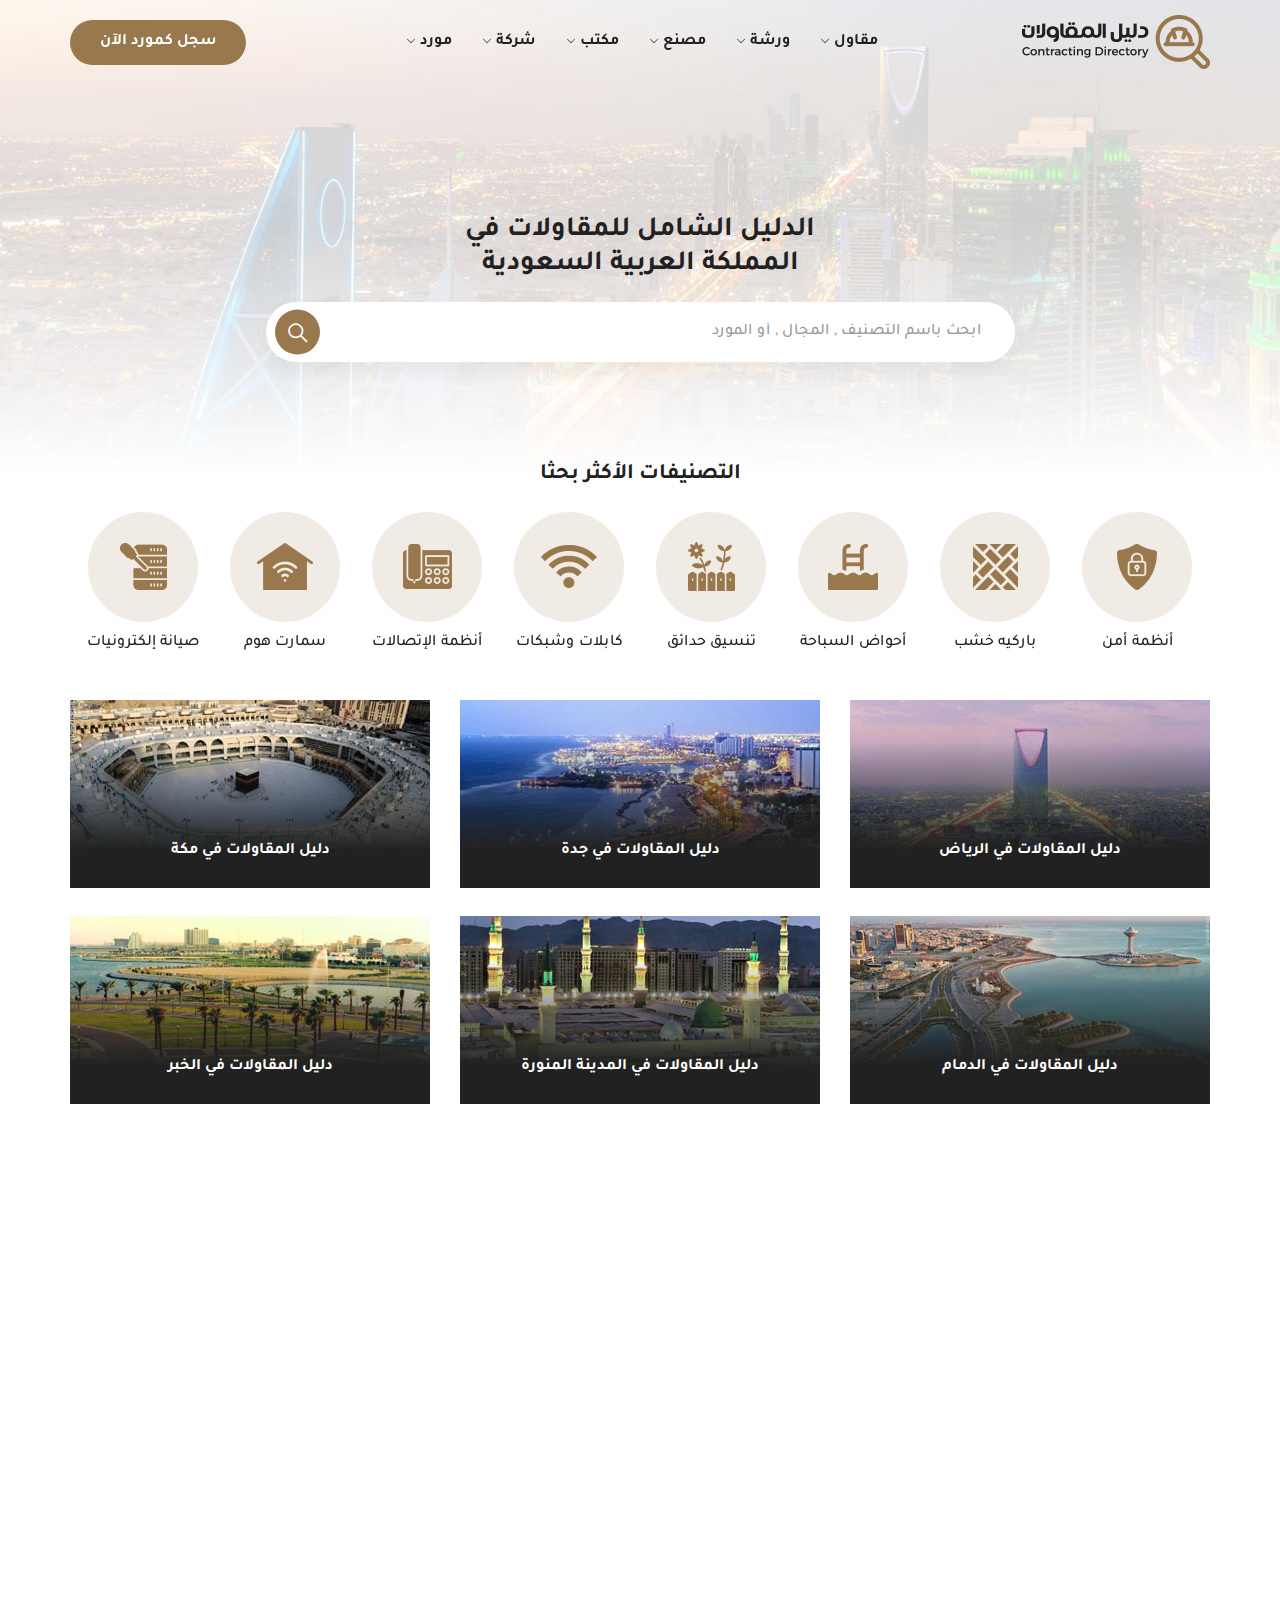
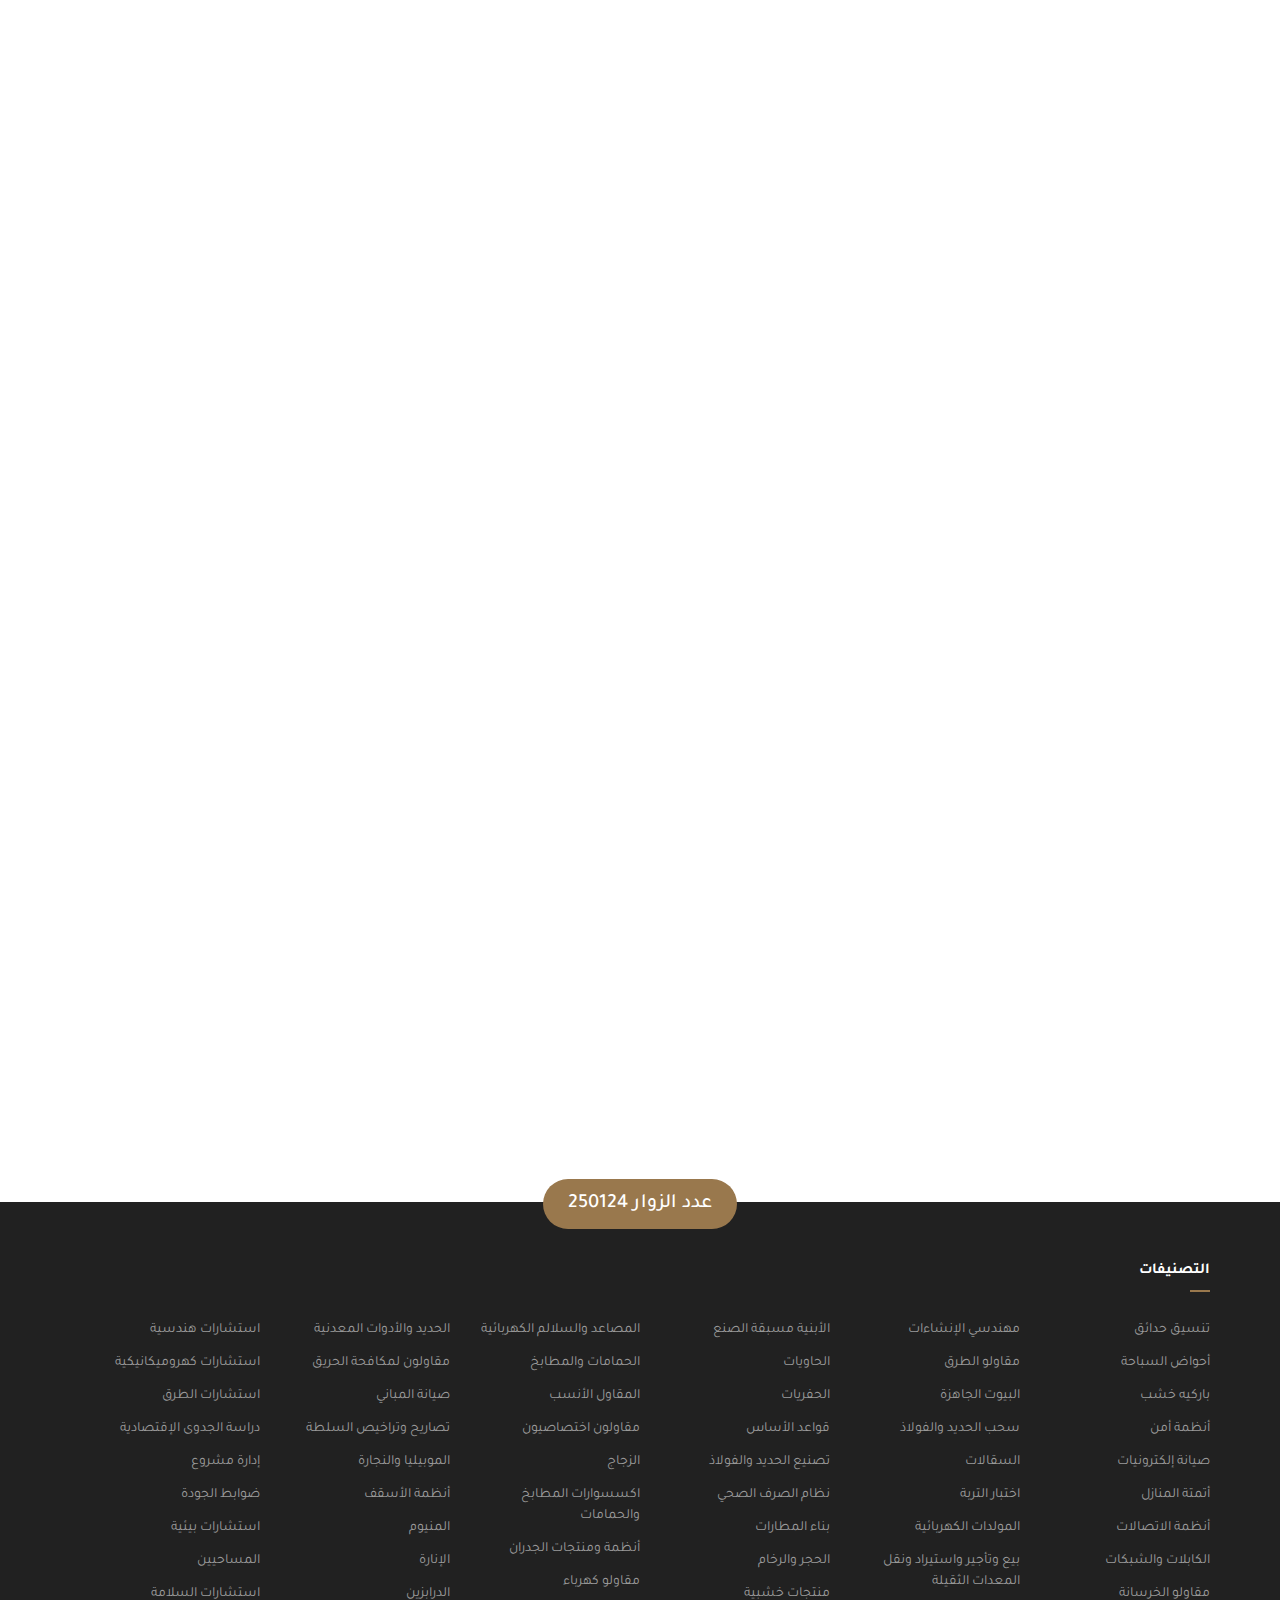
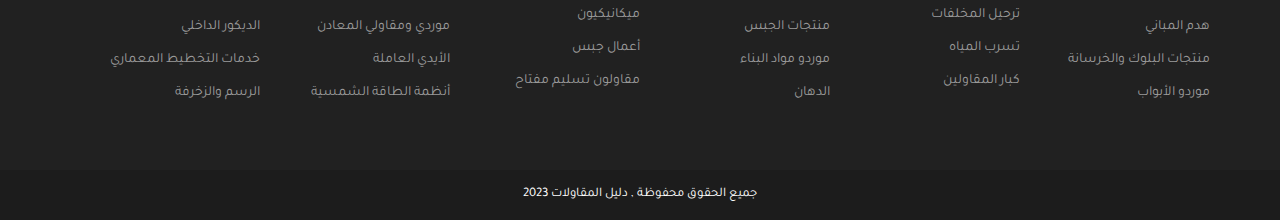
==== commit 4f503214: "edit" ====
--- a/index.html
+++ b/index.html
@@ -37,376 +37,659 @@
                      </a>
                   </div>
                   <!-- end logo section -->
+                           <!-- start menu -->
+                           <div class="navgition">
+                              <div class="nav-head"></div>
+                              <ul class="big-menu list-unstyled">
+                                 <li class=" slide-menu" id="menu-id2">
+                                    <a href="#" class="menu-name  menu-link ">
+                                      
+                                    مقاول</a>
+                                    <ul class="cats-div cats-dispaly cats-display-2 list-unstyled navigation-2">
+                                       <li class="cat-li has-level-2  ">
+                                          <a href="#" class="slide-menu-2 cat-anchor fixall ">
+                                          <span class="first-level-link"> مقاول عام</span>
+                                          </a>
+                                       </li>
+                                       <li class="cat-li has-level-2  ">
+                                          <a href="#" class="slide-menu-2 cat-anchor fixall ">
+                                          <span class="first-level-link"> مقاول عظم</span>
+                                          </a>
+                                       </li>
+                                       <li class="cat-li has-level-2  ">
+                                          <a href="#" class="slide-menu-2 cat-anchor fixall ">
+                                          <span class="first-level-link"> مقاول دفان</span>
+                                          </a>
+                                       </li>
+                                       <li class="cat-li has-level-2  ">
+                                          <a href="#" class="slide-menu-2 cat-anchor fixall ">
+                                          <span class="first-level-link"> مقاول كهرباء</span>
+                                          </a>
+                                       </li>
+                                       <li class="cat-li has-level-2  ">
+                                          <a href="#" class="slide-menu-2 cat-anchor fixall ">
+                                          <span class="first-level-link">مقاول دهانات</span>
+                                          </a>
+                                       </li>
+                                       <li class="cat-li has-level-2  ">
+                                          <a href="#" class="slide-menu-2 cat-anchor fixall ">
+                                          <span class="first-level-link"> أعمال تأسيس الكهرباء والسباكة</span>
+                                          </a>
+                                       </li>
+                                       <li class="cat-li has-level-2  ">
+                                          <a href="#" class="slide-menu-2 cat-anchor fixall ">
+                                          <span class="first-level-link"> أعمال التكييف</span>
+                                          </a>
+                                       </li>
+                                       <li class="cat-li has-level-2  ">
+                                          <a href="#" class="slide-menu-2 cat-anchor fixall ">
+                                          <span class="first-level-link"> أعمال اللباسة</span>
+                                          </a>
+                                       </li>
+                                       <li class="cat-li has-level-2  ">
+                                          <a href="#" class="slide-menu-2 cat-anchor fixall ">
+                                          <span class="first-level-link"> أعمال الحديد والألمنيوم</span>
+                                          </a>
+                                       </li>
+                                       <li class="cat-li has-level-2  ">
+                                          <a href="#" class="slide-menu-2 cat-anchor fixall ">
+                                          <span class="first-level-link"> أعمال الواجهات الرخام</span>
+                                          </a>
+                                       </li>
+                                       <li class="cat-li has-level-2  ">
+                                          <a href="#" class="slide-menu-2 cat-anchor fixall ">
+                                          <span class="first-level-link"> أعمال الحدائق والجلسات الخارجية</span>
+                                          </a>
+                                       </li>
+                                       <li class="cat-li has-level-2  ">
+                                          <a href="#" class="slide-menu-2 cat-anchor fixall ">
+                                          <span class="first-level-link"> أعمال الجبسوم بورد</span>
+                                          </a>
+                                       </li>
+                                       <li class="cat-li has-level-2  ">
+                                          <a href="#" class="slide-menu-2 cat-anchor fixall ">
+                                          <span class="first-level-link"> أعمال الدهانات</span>
+                                          </a>
+                                       </li>
+                                       <li class="cat-li has-level-2  ">
+                                          <a href="#" class="slide-menu-2 cat-anchor fixall ">
+                                          <span class="first-level-link"> أعمال الديكورات الجبسية</span>
+                                          </a>
+                                       </li>
+                                       <li class="cat-li has-level-2  ">
+                                          <a href="#" class="slide-menu-2 cat-anchor fixall ">
+                                          <span class="first-level-link"> أعمال السمارت هوم</span>
+                                          </a>
+                                       </li>
+                                       <li class="cat-li has-level-2  ">
+                                          <a href="#" class="slide-menu-2 cat-anchor fixall ">
+                                          <span class="first-level-link"> أعمال الكاميرات والأنظمة الأمنية والشبكات</span>
+                                          </a>
+                                       </li>
+                                       <li class="cat-li has-level-2  ">
+                                          <a href="#" class="slide-menu-2 cat-anchor fixall ">
+                                          <span class="first-level-link"> أعمال حمامات السباحة والعزل</span>
+                                          </a>
+                                       </li>
+                                       <li class="cat-li has-level-2  ">
+                                          <a href="#" class="slide-menu-2 cat-anchor fixall ">
+                                          <span class="first-level-link"> أعمال الأرضيات المطاطية</span>
+                                          </a>
+                                       </li>
+                                       <li class="cat-li has-level-2  ">
+                                          <a href="#" class="slide-menu-2 cat-anchor fixall ">
+                                          <span class="first-level-link"> الستائر</span>
+                                          </a>
+                                       </li>
+                                       
+                                      
+                                    </ul>
+                                    <!-- slidedown-menu -->
+                                    <div class="cats-dispaly"></div>
+                                    <!-- slidedown-menu -->
+                                 </li>
+      
+                                 <li class=" slide-menu" id="menu-id2">
+                                    <a href="#" class="menu-name  menu-link ">
+                                      
+                                   ورشة</a>
+                                    <ul class="cats-div cats-dispaly cats-display-2 list-unstyled navigation-2">
+                                       <li class="cat-li has-level-2  ">
+                                          <a href="#" class="slide-menu-2 cat-anchor fixall ">
+                                          <span class="first-level-link"> مقاول عام</span>
+                                          </a>
+                                       </li>
+                                       <li class="cat-li has-level-2  ">
+                                          <a href="#" class="slide-menu-2 cat-anchor fixall ">
+                                          <span class="first-level-link"> مقاول عظم</span>
+                                          </a>
+                                       </li>
+                                       <li class="cat-li has-level-2  ">
+                                          <a href="#" class="slide-menu-2 cat-anchor fixall ">
+                                          <span class="first-level-link"> مقاول دفان</span>
+                                          </a>
+                                       </li>
+                                       <li class="cat-li has-level-2  ">
+                                          <a href="#" class="slide-menu-2 cat-anchor fixall ">
+                                          <span class="first-level-link"> مقاول كهرباء</span>
+                                          </a>
+                                       </li>
+                                       <li class="cat-li has-level-2  ">
+                                          <a href="#" class="slide-menu-2 cat-anchor fixall ">
+                                          <span class="first-level-link">مقاول دهانات</span>
+                                          </a>
+                                       </li>
+                                       <li class="cat-li has-level-2  ">
+                                          <a href="#" class="slide-menu-2 cat-anchor fixall ">
+                                          <span class="first-level-link"> أعمال تأسيس الكهرباء والسباكة</span>
+                                          </a>
+                                       </li>
+                                       <li class="cat-li has-level-2  ">
+                                          <a href="#" class="slide-menu-2 cat-anchor fixall ">
+                                          <span class="first-level-link"> أعمال التكييف</span>
+                                          </a>
+                                       </li>
+                                       <li class="cat-li has-level-2  ">
+                                          <a href="#" class="slide-menu-2 cat-anchor fixall ">
+                                          <span class="first-level-link"> أعمال اللباسة</span>
+                                          </a>
+                                       </li>
+                                       <li class="cat-li has-level-2  ">
+                                          <a href="#" class="slide-menu-2 cat-anchor fixall ">
+                                          <span class="first-level-link"> أعمال الحديد والألمنيوم</span>
+                                          </a>
+                                       </li>
+                                       <li class="cat-li has-level-2  ">
+                                          <a href="#" class="slide-menu-2 cat-anchor fixall ">
+                                          <span class="first-level-link"> أعمال الواجهات الرخام</span>
+                                          </a>
+                                       </li>
+                                       <li class="cat-li has-level-2  ">
+                                          <a href="#" class="slide-menu-2 cat-anchor fixall ">
+                                          <span class="first-level-link"> أعمال الحدائق والجلسات الخارجية</span>
+                                          </a>
+                                       </li>
+                                       <li class="cat-li has-level-2  ">
+                                          <a href="#" class="slide-menu-2 cat-anchor fixall ">
+                                          <span class="first-level-link"> أعمال الجبسوم بورد</span>
+                                          </a>
+                                       </li>
+                                       <li class="cat-li has-level-2  ">
+                                          <a href="#" class="slide-menu-2 cat-anchor fixall ">
+                                          <span class="first-level-link"> أعمال الدهانات</span>
+                                          </a>
+                                       </li>
+                                       <li class="cat-li has-level-2  ">
+                                          <a href="#" class="slide-menu-2 cat-anchor fixall ">
+                                          <span class="first-level-link"> أعمال الديكورات الجبسية</span>
+                                          </a>
+                                       </li>
+                                       <li class="cat-li has-level-2  ">
+                                          <a href="#" class="slide-menu-2 cat-anchor fixall ">
+                                          <span class="first-level-link"> أعمال السمارت هوم</span>
+                                          </a>
+                                       </li>
+                                       <li class="cat-li has-level-2  ">
+                                          <a href="#" class="slide-menu-2 cat-anchor fixall ">
+                                          <span class="first-level-link"> أعمال الكاميرات والأنظمة الأمنية والشبكات</span>
+                                          </a>
+                                       </li>
+                                       <li class="cat-li has-level-2  ">
+                                          <a href="#" class="slide-menu-2 cat-anchor fixall ">
+                                          <span class="first-level-link"> أعمال حمامات السباحة والعزل</span>
+                                          </a>
+                                       </li>
+                                       <li class="cat-li has-level-2  ">
+                                          <a href="#" class="slide-menu-2 cat-anchor fixall ">
+                                          <span class="first-level-link"> أعمال الأرضيات المطاطية</span>
+                                          </a>
+                                       </li>
+                                       <li class="cat-li has-level-2  ">
+                                          <a href="#" class="slide-menu-2 cat-anchor fixall ">
+                                          <span class="first-level-link"> الستائر</span>
+                                          </a>
+                                       </li>
+                                       
+                                      
+                                    </ul>
+                                    <!-- slidedown-menu -->
+                                    <div class="cats-dispaly"></div>
+                                    <!-- slidedown-menu -->
+                                 </li>
+                                 <li class=" slide-menu" id="menu-id2">
+                                    <a href="#" class="menu-name  menu-link ">
+                                      
+                                   مصنع</a>
+                                    <ul class="cats-div cats-dispaly cats-display-2 list-unstyled navigation-2">
+                                       <li class="cat-li has-level-2  ">
+                                          <a href="#" class="slide-menu-2 cat-anchor fixall ">
+                                          <span class="first-level-link"> مقاول عام</span>
+                                          </a>
+                                       </li>
+                                       <li class="cat-li has-level-2  ">
+                                          <a href="#" class="slide-menu-2 cat-anchor fixall ">
+                                          <span class="first-level-link"> مقاول عظم</span>
+                                          </a>
+                                       </li>
+                                       <li class="cat-li has-level-2  ">
+                                          <a href="#" class="slide-menu-2 cat-anchor fixall ">
+                                          <span class="first-level-link"> مقاول دفان</span>
+                                          </a>
+                                       </li>
+                                       <li class="cat-li has-level-2  ">
+                                          <a href="#" class="slide-menu-2 cat-anchor fixall ">
+                                          <span class="first-level-link"> مقاول كهرباء</span>
+                                          </a>
+                                       </li>
+                                       <li class="cat-li has-level-2  ">
+                                          <a href="#" class="slide-menu-2 cat-anchor fixall ">
+                                          <span class="first-level-link">مقاول دهانات</span>
+                                          </a>
+                                       </li>
+                                       <li class="cat-li has-level-2  ">
+                                          <a href="#" class="slide-menu-2 cat-anchor fixall ">
+                                          <span class="first-level-link"> أعمال تأسيس الكهرباء والسباكة</span>
+                                          </a>
+                                       </li>
+                                       <li class="cat-li has-level-2  ">
+                                          <a href="#" class="slide-menu-2 cat-anchor fixall ">
+                                          <span class="first-level-link"> أعمال التكييف</span>
+                                          </a>
+                                       </li>
+                                       <li class="cat-li has-level-2  ">
+                                          <a href="#" class="slide-menu-2 cat-anchor fixall ">
+                                          <span class="first-level-link"> أعمال اللباسة</span>
+                                          </a>
+                                       </li>
+                                       <li class="cat-li has-level-2  ">
+                                          <a href="#" class="slide-menu-2 cat-anchor fixall ">
+                                          <span class="first-level-link"> أعمال الحديد والألمنيوم</span>
+                                          </a>
+                                       </li>
+                                       <li class="cat-li has-level-2  ">
+                                          <a href="#" class="slide-menu-2 cat-anchor fixall ">
+                                          <span class="first-level-link"> أعمال الواجهات الرخام</span>
+                                          </a>
+                                       </li>
+                                       <li class="cat-li has-level-2  ">
+                                          <a href="#" class="slide-menu-2 cat-anchor fixall ">
+                                          <span class="first-level-link"> أعمال الحدائق والجلسات الخارجية</span>
+                                          </a>
+                                       </li>
+                                       <li class="cat-li has-level-2  ">
+                                          <a href="#" class="slide-menu-2 cat-anchor fixall ">
+                                          <span class="first-level-link"> أعمال الجبسوم بورد</span>
+                                          </a>
+                                       </li>
+                                       <li class="cat-li has-level-2  ">
+                                          <a href="#" class="slide-menu-2 cat-anchor fixall ">
+                                          <span class="first-level-link"> أعمال الدهانات</span>
+                                          </a>
+                                       </li>
+                                       <li class="cat-li has-level-2  ">
+                                          <a href="#" class="slide-menu-2 cat-anchor fixall ">
+                                          <span class="first-level-link"> أعمال الديكورات الجبسية</span>
+                                          </a>
+                                       </li>
+                                       <li class="cat-li has-level-2  ">
+                                          <a href="#" class="slide-menu-2 cat-anchor fixall ">
+                                          <span class="first-level-link"> أعمال السمارت هوم</span>
+                                          </a>
+                                       </li>
+                                       <li class="cat-li has-level-2  ">
+                                          <a href="#" class="slide-menu-2 cat-anchor fixall ">
+                                          <span class="first-level-link"> أعمال الكاميرات والأنظمة الأمنية والشبكات</span>
+                                          </a>
+                                       </li>
+                                       <li class="cat-li has-level-2  ">
+                                          <a href="#" class="slide-menu-2 cat-anchor fixall ">
+                                          <span class="first-level-link"> أعمال حمامات السباحة والعزل</span>
+                                          </a>
+                                       </li>
+                                       <li class="cat-li has-level-2  ">
+                                          <a href="#" class="slide-menu-2 cat-anchor fixall ">
+                                          <span class="first-level-link"> أعمال الأرضيات المطاطية</span>
+                                          </a>
+                                       </li>
+                                       <li class="cat-li has-level-2  ">
+                                          <a href="#" class="slide-menu-2 cat-anchor fixall ">
+                                          <span class="first-level-link"> الستائر</span>
+                                          </a>
+                                       </li>
+                                       
+                                      
+                                    </ul>
+                                    <!-- slidedown-menu -->
+                                    <div class="cats-dispaly"></div>
+                                    <!-- slidedown-menu -->
+                                 </li>
+                                 <li class=" slide-menu" id="menu-id2">
+                                    <a href="#" class="menu-name  menu-link ">
+                                      
+                                    مكتب</a>
+                                    <ul class="cats-div cats-dispaly cats-display-2 list-unstyled navigation-2">
+                                       <li class="cat-li has-level-2  ">
+                                          <a href="#" class="slide-menu-2 cat-anchor fixall ">
+                                          <span class="first-level-link"> مقاول عام</span>
+                                          </a>
+                                       </li>
+                                       <li class="cat-li has-level-2  ">
+                                          <a href="#" class="slide-menu-2 cat-anchor fixall ">
+                                          <span class="first-level-link"> مقاول عظم</span>
+                                          </a>
+                                       </li>
+                                       <li class="cat-li has-level-2  ">
+                                          <a href="#" class="slide-menu-2 cat-anchor fixall ">
+                                          <span class="first-level-link"> مقاول دفان</span>
+                                          </a>
+                                       </li>
+                                       <li class="cat-li has-level-2  ">
+                                          <a href="#" class="slide-menu-2 cat-anchor fixall ">
+                                          <span class="first-level-link"> مقاول كهرباء</span>
+                                          </a>
+                                       </li>
+                                       <li class="cat-li has-level-2  ">
+                                          <a href="#" class="slide-menu-2 cat-anchor fixall ">
+                                          <span class="first-level-link">مقاول دهانات</span>
+                                          </a>
+                                       </li>
+                                       <li class="cat-li has-level-2  ">
+                                          <a href="#" class="slide-menu-2 cat-anchor fixall ">
+                                          <span class="first-level-link"> أعمال تأسيس الكهرباء والسباكة</span>
+                                          </a>
+                                       </li>
+                                       <li class="cat-li has-level-2  ">
+                                          <a href="#" class="slide-menu-2 cat-anchor fixall ">
+                                          <span class="first-level-link"> أعمال التكييف</span>
+                                          </a>
+                                       </li>
+                                       <li class="cat-li has-level-2  ">
+                                          <a href="#" class="slide-menu-2 cat-anchor fixall ">
+                                          <span class="first-level-link"> أعمال اللباسة</span>
+                                          </a>
+                                       </li>
+                                       <li class="cat-li has-level-2  ">
+                                          <a href="#" class="slide-menu-2 cat-anchor fixall ">
+                                          <span class="first-level-link"> أعمال الحديد والألمنيوم</span>
+                                          </a>
+                                       </li>
+                                       <li class="cat-li has-level-2  ">
+                                          <a href="#" class="slide-menu-2 cat-anchor fixall ">
+                                          <span class="first-level-link"> أعمال الواجهات الرخام</span>
+                                          </a>
+                                       </li>
+                                       <li class="cat-li has-level-2  ">
+                                          <a href="#" class="slide-menu-2 cat-anchor fixall ">
+                                          <span class="first-level-link"> أعمال الحدائق والجلسات الخارجية</span>
+                                          </a>
+                                       </li>
+                                       <li class="cat-li has-level-2  ">
+                                          <a href="#" class="slide-menu-2 cat-anchor fixall ">
+                                          <span class="first-level-link"> أعمال الجبسوم بورد</span>
+                                          </a>
+                                       </li>
+                                       <li class="cat-li has-level-2  ">
+                                          <a href="#" class="slide-menu-2 cat-anchor fixall ">
+                                          <span class="first-level-link"> أعمال الدهانات</span>
+                                          </a>
+                                       </li>
+                                       <li class="cat-li has-level-2  ">
+                                          <a href="#" class="slide-menu-2 cat-anchor fixall ">
+                                          <span class="first-level-link"> أعمال الديكورات الجبسية</span>
+                                          </a>
+                                       </li>
+                                       <li class="cat-li has-level-2  ">
+                                          <a href="#" class="slide-menu-2 cat-anchor fixall ">
+                                          <span class="first-level-link"> أعمال السمارت هوم</span>
+                                          </a>
+                                       </li>
+                                       <li class="cat-li has-level-2  ">
+                                          <a href="#" class="slide-menu-2 cat-anchor fixall ">
+                                          <span class="first-level-link"> أعمال الكاميرات والأنظمة الأمنية والشبكات</span>
+                                          </a>
+                                       </li>
+                                       <li class="cat-li has-level-2  ">
+                                          <a href="#" class="slide-menu-2 cat-anchor fixall ">
+                                          <span class="first-level-link"> أعمال حمامات السباحة والعزل</span>
+                                          </a>
+                                       </li>
+                                       <li class="cat-li has-level-2  ">
+                                          <a href="#" class="slide-menu-2 cat-anchor fixall ">
+                                          <span class="first-level-link"> أعمال الأرضيات المطاطية</span>
+                                          </a>
+                                       </li>
+                                       <li class="cat-li has-level-2  ">
+                                          <a href="#" class="slide-menu-2 cat-anchor fixall ">
+                                          <span class="first-level-link"> الستائر</span>
+                                          </a>
+                                       </li>
+                                       
+                                      
+                                    </ul>
+                                    <!-- slidedown-menu -->
+                                    <div class="cats-dispaly"></div>
+                                    <!-- slidedown-menu -->
+                                 </li>
+                                 <li class=" slide-menu" id="menu-id2">
+                                    <a href="#" class="menu-name  menu-link ">
+                                      
+                                   شركة</a>
+                                    <ul class="cats-div cats-dispaly cats-display-2 list-unstyled navigation-2">
+                                       <li class="cat-li has-level-2  ">
+                                          <a href="#" class="slide-menu-2 cat-anchor fixall ">
+                                          <span class="first-level-link"> مقاول عام</span>
+                                          </a>
+                                       </li>
+                                       <li class="cat-li has-level-2  ">
+                                          <a href="#" class="slide-menu-2 cat-anchor fixall ">
+                                          <span class="first-level-link"> مقاول عظم</span>
+                                          </a>
+                                       </li>
+                                       <li class="cat-li has-level-2  ">
+                                          <a href="#" class="slide-menu-2 cat-anchor fixall ">
+                                          <span class="first-level-link"> مقاول دفان</span>
+                                          </a>
+                                       </li>
+                                       <li class="cat-li has-level-2  ">
+                                          <a href="#" class="slide-menu-2 cat-anchor fixall ">
+                                          <span class="first-level-link"> مقاول كهرباء</span>
+                                          </a>
+                                       </li>
+                                       <li class="cat-li has-level-2  ">
+                                          <a href="#" class="slide-menu-2 cat-anchor fixall ">
+                                          <span class="first-level-link">مقاول دهانات</span>
+                                          </a>
+                                       </li>
+                                       <li class="cat-li has-level-2  ">
+                                          <a href="#" class="slide-menu-2 cat-anchor fixall ">
+                                          <span class="first-level-link"> أعمال تأسيس الكهرباء والسباكة</span>
+                                          </a>
+                                       </li>
+                                       <li class="cat-li has-level-2  ">
+                                          <a href="#" class="slide-menu-2 cat-anchor fixall ">
+                                          <span class="first-level-link"> أعمال التكييف</span>
+                                          </a>
+                                       </li>
+                                       <li class="cat-li has-level-2  ">
+                                          <a href="#" class="slide-menu-2 cat-anchor fixall ">
+                                          <span class="first-level-link"> أعمال اللباسة</span>
+                                          </a>
+                                       </li>
+                                       <li class="cat-li has-level-2  ">
+                                          <a href="#" class="slide-menu-2 cat-anchor fixall ">
+                                          <span class="first-level-link"> أعمال الحديد والألمنيوم</span>
+                                          </a>
+                                       </li>
+                                       <li class="cat-li has-level-2  ">
+                                          <a href="#" class="slide-menu-2 cat-anchor fixall ">
+                                          <span class="first-level-link"> أعمال الواجهات الرخام</span>
+                                          </a>
+                                       </li>
+                                       <li class="cat-li has-level-2  ">
+                                          <a href="#" class="slide-menu-2 cat-anchor fixall ">
+                                          <span class="first-level-link"> أعمال الحدائق والجلسات الخارجية</span>
+                                          </a>
+                                       </li>
+                                       <li class="cat-li has-level-2  ">
+                                          <a href="#" class="slide-menu-2 cat-anchor fixall ">
+                                          <span class="first-level-link"> أعمال الجبسوم بورد</span>
+                                          </a>
+                                       </li>
+                                       <li class="cat-li has-level-2  ">
+                                          <a href="#" class="slide-menu-2 cat-anchor fixall ">
+                                          <span class="first-level-link"> أعمال الدهانات</span>
+                                          </a>
+                                       </li>
+                                       <li class="cat-li has-level-2  ">
+                                          <a href="#" class="slide-menu-2 cat-anchor fixall ">
+                                          <span class="first-level-link"> أعمال الديكورات الجبسية</span>
+                                          </a>
+                                       </li>
+                                       <li class="cat-li has-level-2  ">
+                                          <a href="#" class="slide-menu-2 cat-anchor fixall ">
+                                          <span class="first-level-link"> أعمال السمارت هوم</span>
+                                          </a>
+                                       </li>
+                                       <li class="cat-li has-level-2  ">
+                                          <a href="#" class="slide-menu-2 cat-anchor fixall ">
+                                          <span class="first-level-link"> أعمال الكاميرات والأنظمة الأمنية والشبكات</span>
+                                          </a>
+                                       </li>
+                                       <li class="cat-li has-level-2  ">
+                                          <a href="#" class="slide-menu-2 cat-anchor fixall ">
+                                          <span class="first-level-link"> أعمال حمامات السباحة والعزل</span>
+                                          </a>
+                                       </li>
+                                       <li class="cat-li has-level-2  ">
+                                          <a href="#" class="slide-menu-2 cat-anchor fixall ">
+                                          <span class="first-level-link"> أعمال الأرضيات المطاطية</span>
+                                          </a>
+                                       </li>
+                                       <li class="cat-li has-level-2  ">
+                                          <a href="#" class="slide-menu-2 cat-anchor fixall ">
+                                          <span class="first-level-link"> الستائر</span>
+                                          </a>
+                                       </li>
+                                       
+                                      
+                                    </ul>
+                                    <!-- slidedown-menu -->
+                                    <div class="cats-dispaly"></div>
+                                    <!-- slidedown-menu -->
+                                 </li>
+                                 <li class=" slide-menu" id="menu-id2">
+                                    <a href="#" class="menu-name  menu-link ">
+                                      
+                                    مورد</a>
+                                    <ul class="cats-div cats-dispaly cats-display-2 list-unstyled navigation-2">
+                                       <li class="cat-li has-level-2  ">
+                                          <a href="#" class="slide-menu-2 cat-anchor fixall ">
+                                          <span class="first-level-link"> مقاول عام</span>
+                                          </a>
+                                       </li>
+                                       <li class="cat-li has-level-2  ">
+                                          <a href="#" class="slide-menu-2 cat-anchor fixall ">
+                                          <span class="first-level-link"> مقاول عظم</span>
+                                          </a>
+                                       </li>
+                                       <li class="cat-li has-level-2  ">
+                                          <a href="#" class="slide-menu-2 cat-anchor fixall ">
+                                          <span class="first-level-link"> مقاول دفان</span>
+                                          </a>
+                                       </li>
+                                       <li class="cat-li has-level-2  ">
+                                          <a href="#" class="slide-menu-2 cat-anchor fixall ">
+                                          <span class="first-level-link"> مقاول كهرباء</span>
+                                          </a>
+                                       </li>
+                                       <li class="cat-li has-level-2  ">
+                                          <a href="#" class="slide-menu-2 cat-anchor fixall ">
+                                          <span class="first-level-link">مقاول دهانات</span>
+                                          </a>
+                                       </li>
+                                       <li class="cat-li has-level-2  ">
+                                          <a href="#" class="slide-menu-2 cat-anchor fixall ">
+                                          <span class="first-level-link"> أعمال تأسيس الكهرباء والسباكة</span>
+                                          </a>
+                                       </li>
+                                       <li class="cat-li has-level-2  ">
+                                          <a href="#" class="slide-menu-2 cat-anchor fixall ">
+                                          <span class="first-level-link"> أعمال التكييف</span>
+                                          </a>
+                                       </li>
+                                       <li class="cat-li has-level-2  ">
+                                          <a href="#" class="slide-menu-2 cat-anchor fixall ">
+                                          <span class="first-level-link"> أعمال اللباسة</span>
+                                          </a>
+                                       </li>
+                                       <li class="cat-li has-level-2  ">
+                                          <a href="#" class="slide-menu-2 cat-anchor fixall ">
+                                          <span class="first-level-link"> أعمال الحديد والألمنيوم</span>
+                                          </a>
+                                       </li>
+                                       <li class="cat-li has-level-2  ">
+                                          <a href="#" class="slide-menu-2 cat-anchor fixall ">
+                                          <span class="first-level-link"> أعمال الواجهات الرخام</span>
+                                          </a>
+                                       </li>
+                                       <li class="cat-li has-level-2  ">
+                                          <a href="#" class="slide-menu-2 cat-anchor fixall ">
+                                          <span class="first-level-link"> أعمال الحدائق والجلسات الخارجية</span>
+                                          </a>
+                                       </li>
+                                       <li class="cat-li has-level-2  ">
+                                          <a href="#" class="slide-menu-2 cat-anchor fixall ">
+                                          <span class="first-level-link"> أعمال الجبسوم بورد</span>
+                                          </a>
+                                       </li>
+                                       <li class="cat-li has-level-2  ">
+                                          <a href="#" class="slide-menu-2 cat-anchor fixall ">
+                                          <span class="first-level-link"> أعمال الدهانات</span>
+                                          </a>
+                                       </li>
+                                       <li class="cat-li has-level-2  ">
+                                          <a href="#" class="slide-menu-2 cat-anchor fixall ">
+                                          <span class="first-level-link"> أعمال الديكورات الجبسية</span>
+                                          </a>
+                                       </li>
+                                       <li class="cat-li has-level-2  ">
+                                          <a href="#" class="slide-menu-2 cat-anchor fixall ">
+                                          <span class="first-level-link"> أعمال السمارت هوم</span>
+                                          </a>
+                                       </li>
+                                       <li class="cat-li has-level-2  ">
+                                          <a href="#" class="slide-menu-2 cat-anchor fixall ">
+                                          <span class="first-level-link"> أعمال الكاميرات والأنظمة الأمنية والشبكات</span>
+                                          </a>
+                                       </li>
+                                       <li class="cat-li has-level-2  ">
+                                          <a href="#" class="slide-menu-2 cat-anchor fixall ">
+                                          <span class="first-level-link"> أعمال حمامات السباحة والعزل</span>
+                                          </a>
+                                       </li>
+                                       <li class="cat-li has-level-2  ">
+                                          <a href="#" class="slide-menu-2 cat-anchor fixall ">
+                                          <span class="first-level-link"> أعمال الأرضيات المطاطية</span>
+                                          </a>
+                                       </li>
+                                       <li class="cat-li has-level-2  ">
+                                          <a href="#" class="slide-menu-2 cat-anchor fixall ">
+                                          <span class="first-level-link"> الستائر</span>
+                                          </a>
+                                       </li>
+                                       
+                                      
+                                    </ul>
+                                    <!-- slidedown-menu -->
+                                    <div class="cats-dispaly"></div>
+                                    <!-- slidedown-menu -->
+                                 </li>
+                              </ul>
+                           </div>
+                           <!-- end menu -->
                   <!-- menu-and-register-link-section-->
                   <div class="menu-register-link-section">
-                     <!-- start menu -->
-                     <div class="navgition">
-                        <div class="nav-head"></div>
-                        <ul class="big-menu list-unstyled">
-                           <li class=" slide-menu" id="menu-id2">
-                              <a href="#" class="menu-name  menu-link ">
-                                <i class="las la-bars bars2 cat-bars show-icon-2"></i> 
-                                <i class="las la-times times2 hide-icon-2"></i>
-                                التصنيفات</a>
-                              <ul class="cats-div cats-dispaly cats-display-2 list-unstyled navigation-2">
-                                 <li class="cat-li has-level-2  ">
-                                    <a href="#" class="slide-menu-2 cat-anchor fixall ">
-                                    <span class="first-level-link"> تنسيق حدائق</span>
-                                    </a>
-                                 </li>
-                                 <li class="cat-li has-level-2  ">
-                                    <a href="#" class="slide-menu-2 cat-anchor fixall ">
-                                    <span class="first-level-link"> أحواض السباحة</span>
-                                    </a>
-                                 </li>
-                                 <li class="cat-li has-level-2  ">
-                                    <a href="#" class="slide-menu-2 cat-anchor fixall ">
-                                    <span class="first-level-link"> باركيه خشب</span>
-                                    </a>
-                                 </li>
-                                 <li class="cat-li has-level-2  ">
-                                    <a href="#" class="slide-menu-2 cat-anchor fixall ">
-                                    <span class="first-level-link"> أنظمة أمن</span>
-                                    </a>
-                                 </li>
-                                 <li class="cat-li has-level-2  ">
-                                    <a href="#" class="slide-menu-2 cat-anchor fixall ">
-                                    <span class="first-level-link"> صيانة إلكترونيات</span>
-                                    </a>
-                                 </li>
-                                 <li class="cat-li has-level-2  ">
-                                    <a href="#" class="slide-menu-2 cat-anchor fixall ">
-                                    <span class="first-level-link"> أتمتة المنازل</span>
-                                    </a>
-                                 </li>
-                                 <li class="cat-li has-level-2  ">
-                                    <a href="#" class="slide-menu-2 cat-anchor fixall ">
-                                    <span class="first-level-link"> أنظمة الاتصالات</span>
-                                    </a>
-                                 </li>
-                                 <li class="cat-li has-level-2  ">
-                                    <a href="#" class="slide-menu-2 cat-anchor fixall ">
-                                    <span class="first-level-link"> الكابلات والشركات</span>
-                                    </a>
-                                 </li>
-                                 <li class="cat-li has-level-2  ">
-                                    <a href="#" class="slide-menu-2 cat-anchor fixall ">
-                                    <span class="first-level-link"> مقاولو الخرسانة</span>
-                                    </a>
-                                 </li>
-                                 <li class="cat-li has-level-2  ">
-                                    <a href="#" class="slide-menu-2 cat-anchor fixall ">
-                                    <span class="first-level-link"> هدم المباني</span>
-                                    </a>
-                                 </li>
-                                 <li class="cat-li has-level-2  ">
-                                    <a href="#" class="slide-menu-2 cat-anchor fixall ">
-                                    <span class="first-level-link"> منتجات البلوك والخرسانة</span>
-                                    </a>
-                                 </li>
-                                 <li class="cat-li has-level-2  ">
-                                    <a href="#" class="slide-menu-2 cat-anchor fixall ">
-                                    <span class="first-level-link"> موردو الأبواب</span>
-                                    </a>
-                                 </li>
-                                 <li class="cat-li has-level-2  ">
-                                    <a href="#" class="slide-menu-2 cat-anchor fixall ">
-                                    <span class="first-level-link"> مهندسي الإنشاءات</span>
-                                    </a>
-                                 </li>
-                                 <li class="cat-li has-level-2  ">
-                                    <a href="#" class="slide-menu-2 cat-anchor fixall ">
-                                    <span class="first-level-link"> مقاولو الطرق</span>
-                                    </a>
-                                 </li>
-                                 <li class="cat-li has-level-2  ">
-                                    <a href="#" class="slide-menu-2 cat-anchor fixall ">
-                                    <span class="first-level-link"> البيوت الجاهزة</span>
-                                    </a>
-                                 </li>
-                                 <li class="cat-li has-level-2  ">
-                                    <a href="#" class="slide-menu-2 cat-anchor fixall ">
-                                    <span class="first-level-link"> سحب الحديد والفولاذ</span>
-                                    </a>
-                                 </li>
-                                 <li class="cat-li has-level-2  ">
-                                    <a href="#" class="slide-menu-2 cat-anchor fixall ">
-                                    <span class="first-level-link"> السقالات</span>
-                                    </a>
-                                 </li>
-                                 <li class="cat-li has-level-2  ">
-                                    <a href="#" class="slide-menu-2 cat-anchor fixall ">
-                                    <span class="first-level-link"> إختبار التربة</span>
-                                    </a>
-                                 </li>
-                                 <li class="cat-li has-level-2  ">
-                                    <a href="#" class="slide-menu-2 cat-anchor fixall ">
-                                    <span class="first-level-link"> المولدات الكهربائية</span>
-                                    </a>
-                                 </li>
-                                 <li class="cat-li has-level-2  ">
-                                    <a href="#" class="slide-menu-2 cat-anchor fixall ">
-                                    <span class="first-level-link"> بيع وتأجير واستيراد ونقل المعدات الثقيلة</span>
-                                    </a>
-                                 </li>
-                                 <li class="cat-li has-level-2  ">
-                                    <a href="#" class="slide-menu-2 cat-anchor fixall ">
-                                    <span class="first-level-link"> ترحيل المخلفات</span>
-                                    </a>
-                                 </li>
-                                 <li class="cat-li has-level-2  ">
-                                    <a href="#" class="slide-menu-2 cat-anchor fixall ">
-                                    <span class="first-level-link"> تسرب المياه</span>
-                                    </a>
-                                 </li>
-                                 <li class="cat-li has-level-2  ">
-                                    <a href="#" class="slide-menu-2 cat-anchor fixall ">
-                                    <span class="first-level-link"> كبار المقاولين</span>
-                                    </a>
-                                 </li>
-                                 <li class="cat-li has-level-2  ">
-                                    <a href="#" class="slide-menu-2 cat-anchor fixall ">
-                                    <span class="first-level-link"> الأبنية مسبقة الصنع</span>
-                                    </a>
-                                 </li>
-                                 <li class="cat-li has-level-2  ">
-                                    <a href="#" class="slide-menu-2 cat-anchor fixall ">
-                                    <span class="first-level-link"> الحاويات</span>
-                                    </a>
-                                 </li>
-                                 <li class="cat-li has-level-2  ">
-                                    <a href="#" class="slide-menu-2 cat-anchor fixall ">
-                                    <span class="first-level-link"> الحفريات</span>
-                                    </a>
-                                 </li>
-                                 <li class="cat-li has-level-2  ">
-                                    <a href="#" class="slide-menu-2 cat-anchor fixall ">
-                                    <span class="first-level-link"> قواعد الأساس</span>
-                                    </a>
-                                 </li>
-                                 <li class="cat-li has-level-2  ">
-                                    <a href="#" class="slide-menu-2 cat-anchor fixall ">
-                                    <span class="first-level-link"> تصنيع الحديد والفولاذ</span>
-                                    </a>
-                                 </li>
-                                 <li class="cat-li has-level-2  ">
-                                    <a href="#" class="slide-menu-2 cat-anchor fixall ">
-                                    <span class="first-level-link"> نظام الصرف الصحي</span>
-                                    </a>
-                                 </li>
-                                 <li class="cat-li has-level-2  ">
-                                    <a href="#" class="slide-menu-2 cat-anchor fixall ">
-                                    <span class="first-level-link"> بناء المطارات</span>
-                                    </a>
-                                 </li>
-                                 <li class="cat-li has-level-2  ">
-                                    <a href="#" class="slide-menu-2 cat-anchor fixall ">
-                                    <span class="first-level-link"> الحجر والرخام</span>
-                                    </a>
-                                 </li>
-                                 <li class="cat-li has-level-2  ">
-                                    <a href="#" class="slide-menu-2 cat-anchor fixall ">
-                                    <span class="first-level-link"> منتجات خشبية</span>
-                                    </a>
-                                 </li>
-                                 <li class="cat-li has-level-2  ">
-                                    <a href="#" class="slide-menu-2 cat-anchor fixall ">
-                                    <span class="first-level-link"> منتجات الجبس</span>
-                                    </a>
-                                 </li>
-                                 <li class="cat-li has-level-2  ">
-                                    <a href="#" class="slide-menu-2 cat-anchor fixall ">
-                                    <span class="first-level-link"> موردو مواد البناء</span>
-                                    </a>
-                                 </li>
-                                 <li class="cat-li has-level-2  ">
-                                    <a href="#" class="slide-menu-2 cat-anchor fixall ">
-                                    <span class="first-level-link"> الدهان</span>
-                                    </a>
-                                 </li>
-                                 <li class="cat-li has-level-2  ">
-                                    <a href="#" class="slide-menu-2 cat-anchor fixall ">
-                                    <span class="first-level-link"> المصاعد والسلالم الكهربائية</span>
-                                    </a>
-                                 </li>
-                                 <li class="cat-li has-level-2  ">
-                                    <a href="#" class="slide-menu-2 cat-anchor fixall ">
-                                    <span class="first-level-link"> الحمامات والمطابخ</span>
-                                    </a>
-                                 </li>
-                                 <li class="cat-li has-level-2  ">
-                                    <a href="#" class="slide-menu-2 cat-anchor fixall ">
-                                    <span class="first-level-link"> المقاول الأنسب</span>
-                                    </a>
-                                 </li>
-                                 <li class="cat-li has-level-2  ">
-                                    <a href="#" class="slide-menu-2 cat-anchor fixall ">
-                                    <span class="first-level-link"> مقاولون اختصاصيون</span>
-                                    </a>
-                                 </li>
-                                 <li class="cat-li has-level-2  ">
-                                    <a href="#" class="slide-menu-2 cat-anchor fixall ">
-                                    <span class="first-level-link"> الزجاج</span>
-                                    </a>
-                                 </li>
-                                 <li class="cat-li has-level-2  ">
-                                    <a href="#" class="slide-menu-2 cat-anchor fixall ">
-                                    <span class="first-level-link"> إكسسوارات المطابخ والحمامات</span>
-                                    </a>
-                                 </li>
-                                 <li class="cat-li has-level-2  ">
-                                    <a href="#" class="slide-menu-2 cat-anchor fixall ">
-                                    <span class="first-level-link"> أنظمة ومنتجات الجدران</span>
-                                    </a>
-                                 </li>
-                                 <li class="cat-li has-level-2  ">
-                                    <a href="#" class="slide-menu-2 cat-anchor fixall ">
-                                    <span class="first-level-link"> مقاولو كهرباء</span>
-                                    </a>
-                                 </li>
-                                 <li class="cat-li has-level-2  ">
-                                    <a href="#" class="slide-menu-2 cat-anchor fixall ">
-                                    <span class="first-level-link"> ميكانيكيون</span>
-                                    </a>
-                                 </li>
-                                 <li class="cat-li has-level-2  ">
-                                    <a href="#" class="slide-menu-2 cat-anchor fixall ">
-                                    <span class="first-level-link"> أعمال جبس</span>
-                                    </a>
-                                 </li>
-                                 <li class="cat-li has-level-2  ">
-                                    <a href="#" class="slide-menu-2 cat-anchor fixall ">
-                                    <span class="first-level-link"> مقاولون تسليم مفتاح</span>
-                                    </a>
-                                 </li>
-                                 <li class="cat-li has-level-2  ">
-                                    <a href="#" class="slide-menu-2 cat-anchor fixall ">
-                                    <span class="first-level-link"> الحديد والأدوات المعدنية</span>
-                                    </a>
-                                 </li>
-                                 <li class="cat-li has-level-2  ">
-                                    <a href="#" class="slide-menu-2 cat-anchor fixall ">
-                                    <span class="first-level-link"> مقاولون لمكافحة الحريق</span>
-                                    </a>
-                                 </li>
-                                 <li class="cat-li has-level-2  ">
-                                    <a href="#" class="slide-menu-2 cat-anchor fixall ">
-                                    <span class="first-level-link"> صيانة المباني</span>
-                                    </a>
-                                 </li>
-                                 <li class="cat-li has-level-2  ">
-                                    <a href="#" class="slide-menu-2 cat-anchor fixall ">
-                                    <span class="first-level-link"> تصاريح وتراخيص السلطة</span>
-                                    </a>
-                                 </li>
-                                 <li class="cat-li has-level-2  ">
-                                    <a href="#" class="slide-menu-2 cat-anchor fixall ">
-                                    <span class="first-level-link"> الموبيليا والنجارة</span>
-                                    </a>
-                                 </li>
-                                 <li class="cat-li has-level-2  ">
-                                    <a href="#" class="slide-menu-2 cat-anchor fixall ">
-                                    <span class="first-level-link"> أنظمة الأسقف</span>
-                                    </a>
-                                 </li>
-                                 <li class="cat-li has-level-2  ">
-                                    <a href="#" class="slide-menu-2 cat-anchor fixall ">
-                                    <span class="first-level-link"> المنيوم</span>
-                                    </a>
-                                 </li>
-                                 <li class="cat-li has-level-2  ">
-                                    <a href="#" class="slide-menu-2 cat-anchor fixall ">
-                                    <span class="first-level-link"> الإنارة</span>
-                                    </a>
-                                 </li>
-                                 <li class="cat-li has-level-2  ">
-                                    <a href="#" class="slide-menu-2 cat-anchor fixall ">
-                                    <span class="first-level-link"> الدرابزين</span>
-                                    </a>
-                                 </li>
-                                 <li class="cat-li has-level-2  ">
-                                    <a href="#" class="slide-menu-2 cat-anchor fixall ">
-                                    <span class="first-level-link"> موردي ومقاولي المعادن</span>
-                                    </a>
-                                 </li>
-                                 <li class="cat-li has-level-2  ">
-                                    <a href="#" class="slide-menu-2 cat-anchor fixall ">
-                                    <span class="first-level-link"> الأيدي العاملة</span>
-                                    </a>
-                                 </li>
-                                 <li class="cat-li has-level-2  ">
-                                    <a href="#" class="slide-menu-2 cat-anchor fixall ">
-                                    <span class="first-level-link"> أنظمة الطاقة الشمسية</span>
-                                    </a>
-                                 </li>
-                                 <li class="cat-li has-level-2  ">
-                                    <a href="#" class="slide-menu-2 cat-anchor fixall ">
-                                    <span class="first-level-link"> استشارات هندسية</span>
-                                    </a>
-                                 </li>
-                                 <li class="cat-li has-level-2  ">
-                                    <a href="#" class="slide-menu-2 cat-anchor fixall ">
-                                    <span class="first-level-link"> استشارات كهروميكانيكية</span>
-                                    </a>
-                                 </li>
-                                 <li class="cat-li has-level-2  ">
-                                    <a href="#" class="slide-menu-2 cat-anchor fixall ">
-                                    <span class="first-level-link"> استشارات الطرق</span>
-                                    </a>
-                                 </li>
-                                 <li class="cat-li has-level-2  ">
-                                    <a href="#" class="slide-menu-2 cat-anchor fixall ">
-                                    <span class="first-level-link"> دراسة الجدوى الإقتصادية</span>
-                                    </a>
-                                 </li>
-                                 <li class="cat-li has-level-2  ">
-                                    <a href="#" class="slide-menu-2 cat-anchor fixall ">
-                                    <span class="first-level-link"> إدارة مشروع</span>
-                                    </a>
-                                 </li>
-                                 <li class="cat-li has-level-2  ">
-                                    <a href="#" class="slide-menu-2 cat-anchor fixall ">
-                                    <span class="first-level-link"> ضوابط الجودة</span>
-                                    </a>
-                                 </li>
-                                 <li class="cat-li has-level-2  ">
-                                    <a href="#" class="slide-menu-2 cat-anchor fixall ">
-                                    <span class="first-level-link"> استشارات بيئية</span>
-                                    </a>
-                                 </li>
-                                 <li class="cat-li has-level-2  ">
-                                    <a href="#" class="slide-menu-2 cat-anchor fixall ">
-                                    <span class="first-level-link"> المساحيين</span>
-                                    </a>
-                                 </li>
-                                 <li class="cat-li has-level-2  ">
-                                    <a href="#" class="slide-menu-2 cat-anchor fixall ">
-                                    <span class="first-level-link"> استشارات السلامة</span>
-                                    </a>
-                                 </li>
-                                 <li class="cat-li has-level-2  ">
-                                    <a href="#" class="slide-menu-2 cat-anchor fixall ">
-                                    <span class="first-level-link"> الديكور الداخلي</span>
-                                    </a>
-                                 </li>
-                                 <li class="cat-li has-level-2  ">
-                                    <a href="#" class="slide-menu-2 cat-anchor fixall ">
-                                    <span class="first-level-link"> خدمات التخطيط المعماري</span>
-                                    </a>
-                                 </li>
-                                 <li class="cat-li has-level-2  ">
-                                    <a href="#" class="slide-menu-2 cat-anchor fixall ">
-                                    <span class="first-level-link"> الرسم والزخرفة</span>
-                                    </a>
-                                 </li>
-                              </ul>
-                              <!-- slidedown-menu -->
-                              <div class="cats-dispaly"></div>
-                              <!-- slidedown-menu -->
-                           </li>
-                        </ul>
-                     </div>
-                     <!-- end menu -->
+            
                      <!-- menu-icon-for-mobile -->
                      <div class="show-icons">
                         <a class="menu-bars menu-id" id="menu-id" href="#!">
--- a/css/style.css
+++ b/css/style.css
@@ -31,6 +31,9 @@
 /* Track */
 ::-webkit-scrollbar-track {
   background: #fff;
+}
+::-webkit-scrollbar {
+  width: 3px;
 }
 
 /* Handle */
@@ -141,7 +144,7 @@
   transition: all 0.3s ease-in-out;
   font-family: "Tajawal-Bold";
   display: flex;
-  align-items: center;
+  align-items: baseline;
 }
 .fixed-nav .menu-link {
   color: #fff;
@@ -172,6 +175,10 @@
 .slide-menu {
   display: flex;
   align-items: center;
+  margin-inline-end: 30px;
+}
+.slide-menu:last-child{
+  margin-inline-end: 0;
 }
 .slide-menu-2 {
   position: relative;
@@ -202,15 +209,15 @@
 
 .cats-dispaly {
   position: absolute;
-  left: 0;
-  right: 0;
+  left: 47%;
+  transform: translateX(-52%);
 
   top: calc(100%);
   z-index: -1;
   
   width: max-content;
-  min-width: 100%;
-
+ visibility: hidden;
+opacity: 0;
   background-color: #fff;
   color: rgb(137, 166, 192);
   display: flex;
@@ -224,12 +231,13 @@
 .cats-div {
   display: flex;
   flex-wrap: wrap;
-  max-height: 515px;
-  width: 100%;
-  padding-inline-start: calc((100vw - 1140px) / 2);
-  padding-inline-end: calc((100vw - 1140px) / 2);
-  padding-top: 46px;
-  padding-bottom: 45px;
+ 
+  max-height: 420px;
+  width: 660px;
+  padding-inline-start: 30px;
+  padding-inline-end: 30px;
+  padding-top: 30px;
+  padding-bottom: 30px;
   flex-direction: column;
  
 }
@@ -255,7 +263,13 @@
 .cats-dispaly .cat-li:last-child .cat-anchor {
   padding-bottom: 0;
 }
-
+.menu-name:after {
+  content: "";
+  font-weight: 900;
+  font-family: "Line Awesome Free";
+  font-size: 10px;
+  margin-inline-start: 4px;
+}
 .first-level-link:after {
   font-weight: 900;
   font-family: "Line Awesome Free";
@@ -276,10 +290,7 @@
   flex-wrap: wrap;
  
 }
-.cat-li{
-  max-width: 190px;
-    width: 180px
-}
+
 .cat-anchor span:hover {
   color: var(--main-hover);
 }
@@ -489,6 +500,10 @@
 .search-input:focus {
   border: 2px solid var(--main-hover);
 }
+.upload-image b{
+  font-weight: normal;
+  margin-top: -2px;
+}
 .search-btn {
   position: absolute;
   inset-inline-end: 9px;
@@ -499,13 +514,14 @@
   border-radius: 50%;
   width: 45px;
   height: 45px;
-  top: 9px;
+  top: 50%;
+  transform: translateY(-50%) scaleX(-1);
 padding: 0;
   border: 0;
   outline: none;
   color: #fff;
   font-size: 24px;
-  transform: scaleX(-1);
+ 
   transition: 0.5s;
 }
 .search-btn:hover {
@@ -932,6 +948,121 @@
 .w100{
   max-width: 100%;
 }
+@keyframes shake {
+  0%, 100% {
+    transform: translateX(0);
+  }
+  10%, 30%, 50%, 70% {
+    transform: translateX(-5px);
+  }
+  20%, 40%, 60%, 80% {
+    transform: translateX(5px);
+  }
+}
+* {
+  box-sizing: border-box;
+}
+
+
+
+
+
+
+.dropdown-content {
+  display: none;
+  position: absolute;
+  background-color: #f6f6f6;
+  min-width: 230px;
+  max-width: 250px;
+  overflow: auto;
+  border: 1px solid #ddd;
+  z-index: 1;
+  overflow-y: hidden;
+  border-radius: 25px;
+  padding: 10px;
+}
+.show {display: block;}
+.join-form-input:focus ~ .counter {
+  opacity: 0.1;
+  transition: opacity 1s ease-in;
+}
+.radius-0{
+  border-radius: 0 !important;
+}
+.select-arrow{
+  position: absolute;
+  inset-inline-end: 20px;
+}
+
+.search-in-select{
+  position: relative;
+  display: block;
+  width: 204px;
+ height: 50px;
+}
+.dropbtn{
+  transition: 0.5s;
+  margin: 0 !important;
+}
+.dropbtn:focus{
+  border: 2px solid var(--main-hover);
+  outline: none;
+}
+
+.list-wrap {
+  margin-top: 0.4em;
+  overflow-y: auto;
+  overflow-x: hidden;
+ 
+}
+
+.list {
+  max-height: 220px;
+  padding: 0 5px;
+}
+
+.list-item {
+  font-size: 14px;
+  padding: 0.5em 0;
+  border-bottom: 1px solid #d4d7e1;
+  border-top: 1px solid white;
+ 
+  word-wrap: normal;
+  max-width: 100%;
+  text-align: start;
+}
+.list-item:first-child {
+  border-top: none;
+}
+.list-item:last-child {
+  border-bottom: none;
+}
+
+.list-item-link {
+  color: #444;
+  text-decoration: none;
+  transition: 0.5s;
+}
+.list-item-link:hover{
+  color: var(--main-hover);
+}
+
+.item-list-subtext {
+  font-size: 85%;
+  color: grey;
+}
+
+
+
+#myInput{
+  font-size: 14px;
+  margin: 0;
+  background-color: #fff;
+  height: 40px;
+}
+#myInput::placeholder{
+  font-size: 14px;
+}
 
 /*                       by-city                                        */
 
@@ -1146,6 +1277,9 @@
   right: 0;
   z-index: 99;
 }
+.vendor-details .select-items{
+  top:45px;
+}
 .same-as-selected{
   border-radius: 0 !important;
 }
@@ -1178,6 +1312,7 @@
 .upload__btn{
   width: 100%;
   position: relative;
+  border: 0;
 }
 .upload-image{
   position: absolute;
@@ -1500,7 +1635,7 @@
     justify-content: flex-start;
     text-align: center;
     align-items: center;
-    padding: 55px 20px;
+    padding: 70px 20px;
     margin-inline-start: 0;
   }
   .nav-header li {
@@ -1738,14 +1873,23 @@
     padding-right: 20px;
   }
 }
-
+@media (min-width: 992px) {
+  .slide-menu:hover .cats-dispaly {
+    opacity: 1;
+    visibility: visible;
+    z-index: 99;
+  }
+  .slide-menu-3:hover .cats-dispaly-3 {
+    opacity: 1;
+    visibility: visible;
+    z-index: 99;
+  }
+}
 @media (min-width: 992px) and (max-width: 1199px) {
   .vendor-details .supplier-img{
     width: 290px;
   }
-  .cats-div{
-    max-height: 600px;
-  }
+ 
   .nav-header .img-logo img {
     max-width: 190px;
   }
@@ -1921,6 +2065,9 @@
   body {
     position: relative;
   }
+  .upload-image{
+    transform: translateY(-51%);
+  }
   .vendor-details .supplier-block{
     align-items: center !important;
   }
@@ -1930,9 +2077,7 @@
   .join-vendor-title{
     font-size: 20px;
   }
-  .join-form-input{
-    height: 45px;
-  }
+  
   .logo-label{
     flex-wrap: wrap;
   }
@@ -1983,7 +2128,7 @@
     display: flex;
     justify-content: flex-start;
     align-items: center;
-    font-size: 16px;
+    font-size: 20px;
   }
   .show-icon {
     display: block;
@@ -1996,7 +2141,7 @@
     margin-inline-start: 3px;
     transition: 0.5s;
     position: absolute;
-    inset-inline-end: 0;
+    inset-inline-end: 20px;
   }
   .cats-dispaly {
     position: static;
@@ -2027,6 +2172,7 @@
     width: 100%;
     overflow-x: hidden;
     display: block;
+    max-width: 100%;
   }
 
   
@@ -2035,9 +2181,7 @@
     padding-top: 0;
   }
 
-  .nav-header li a {
-    display: none;
-  }
+ 
 
   .counter-section {
     display: grid;
@@ -2074,6 +2218,8 @@
   }
   .cats-div {
     max-height: 100%;
+    margin-top: 15px;
+    margin-inline-start: 15px;
   }
   .search-list-icon{
     width:80px;
@@ -2085,6 +2231,19 @@
   .category-name{
     font-size: 14px;
   }
+  .cats-dispaly {
+    position: static;
+    display: none;
+    opacity: 1;
+    visibility: visible;
+    transition: none;
+    box-shadow: none;
+    border-radius: 0;
+    left: 0;
+    right: 0;
+    transform: translateX(0);
+    background-color: transparent;
+}
 }
 
 @media only screen and (max-width: 720px) and (min-width: 667px) {
